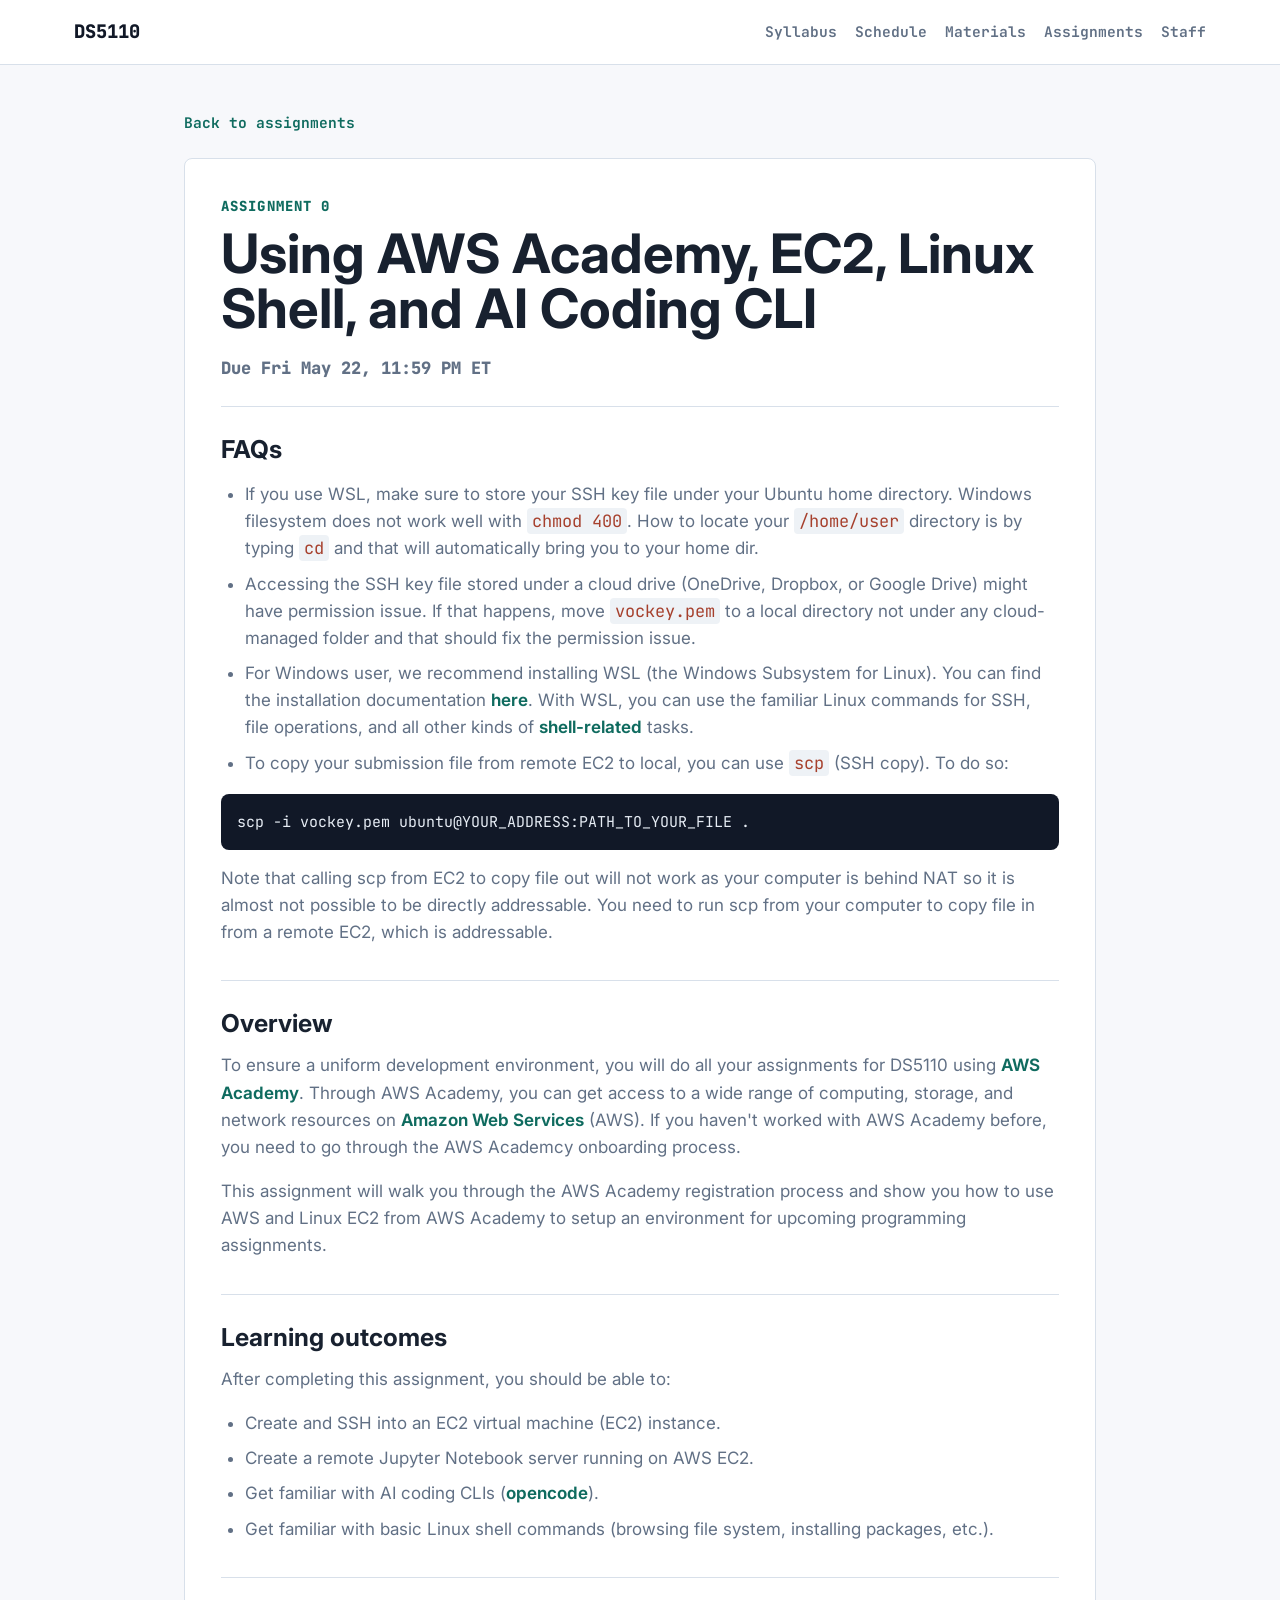
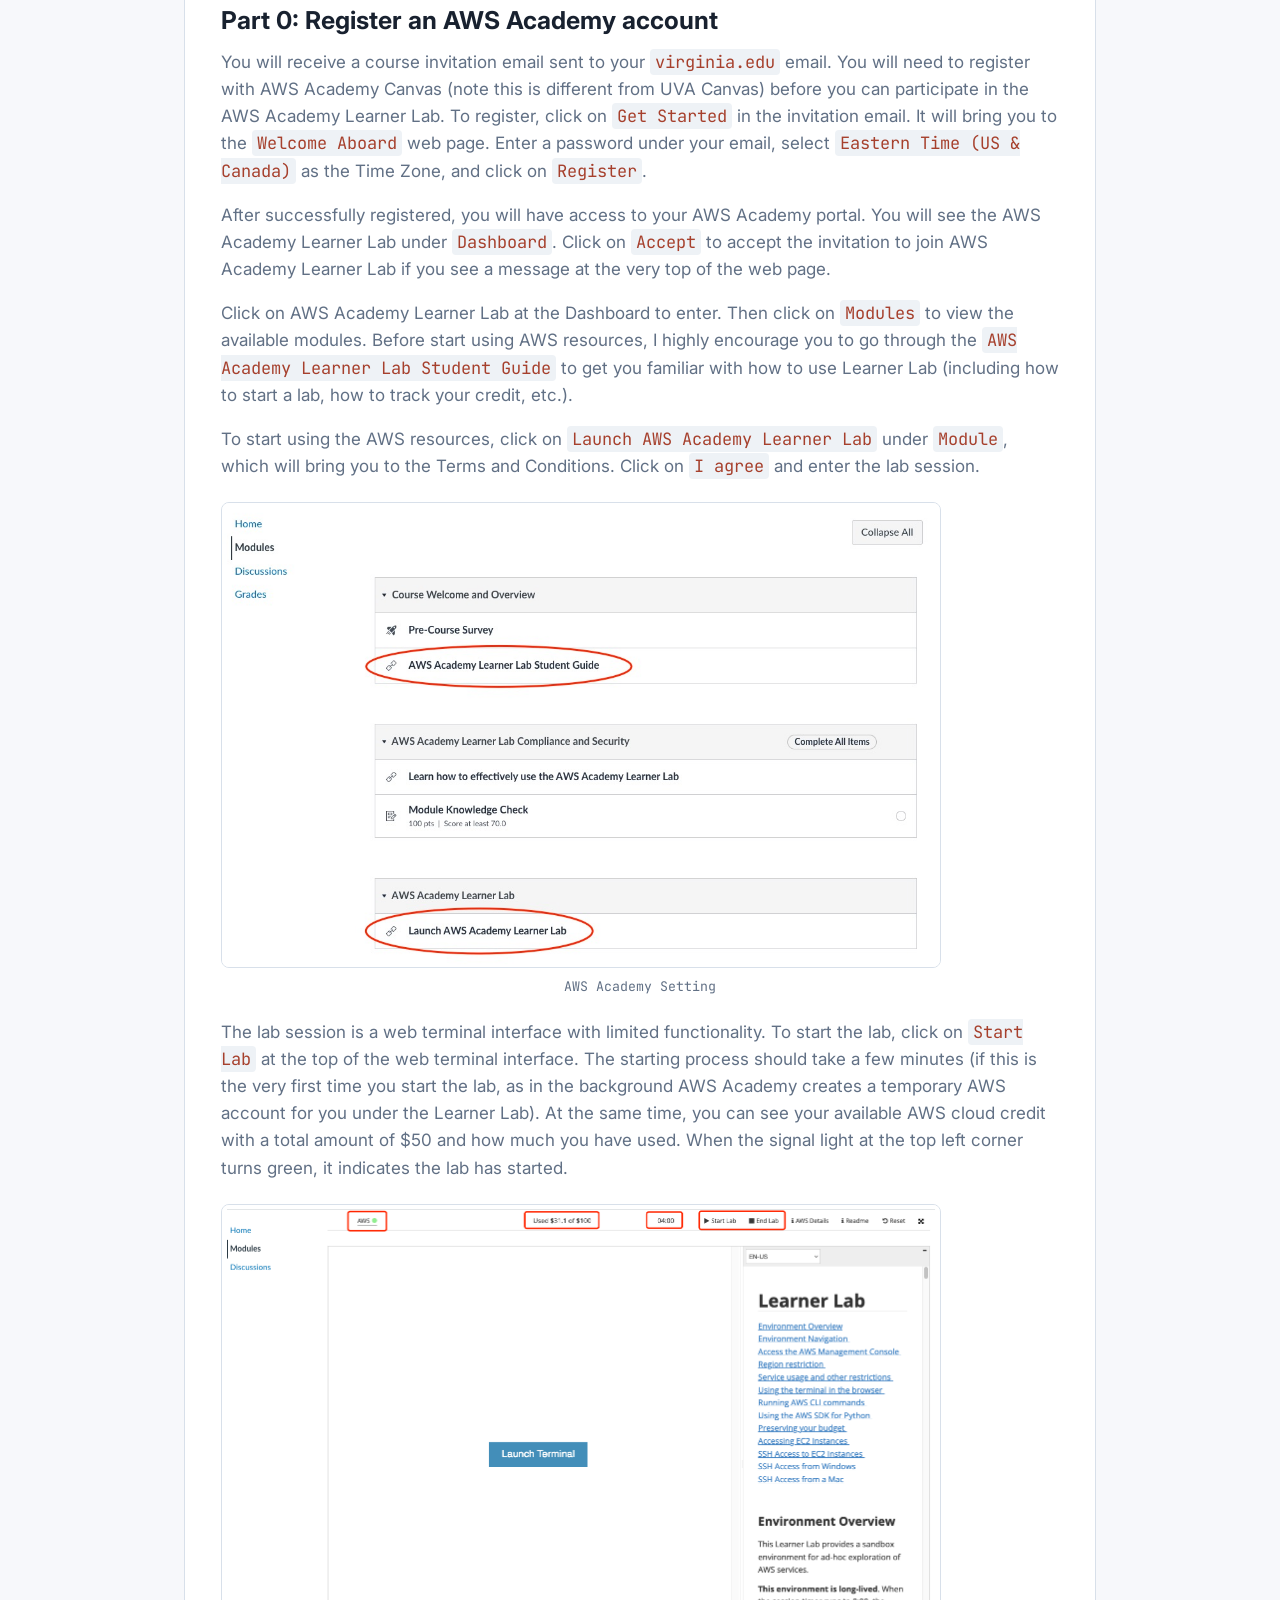
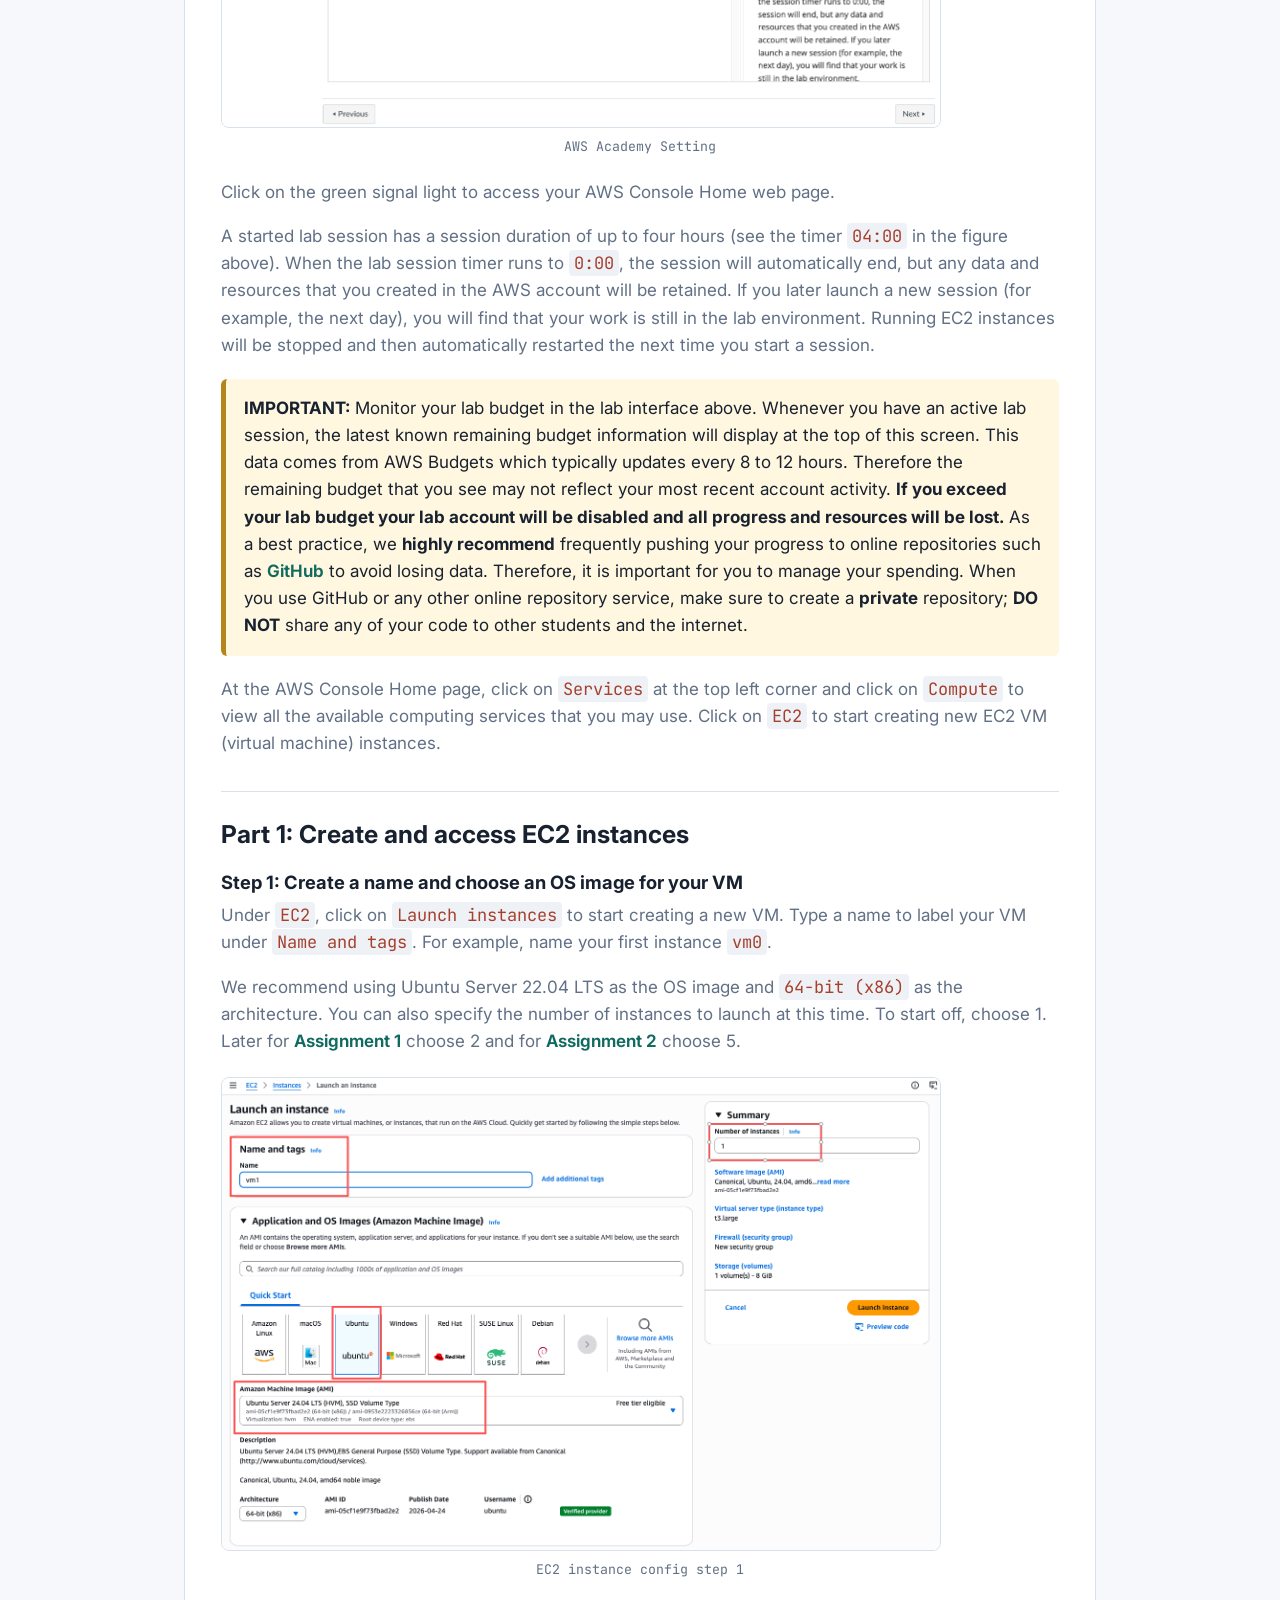
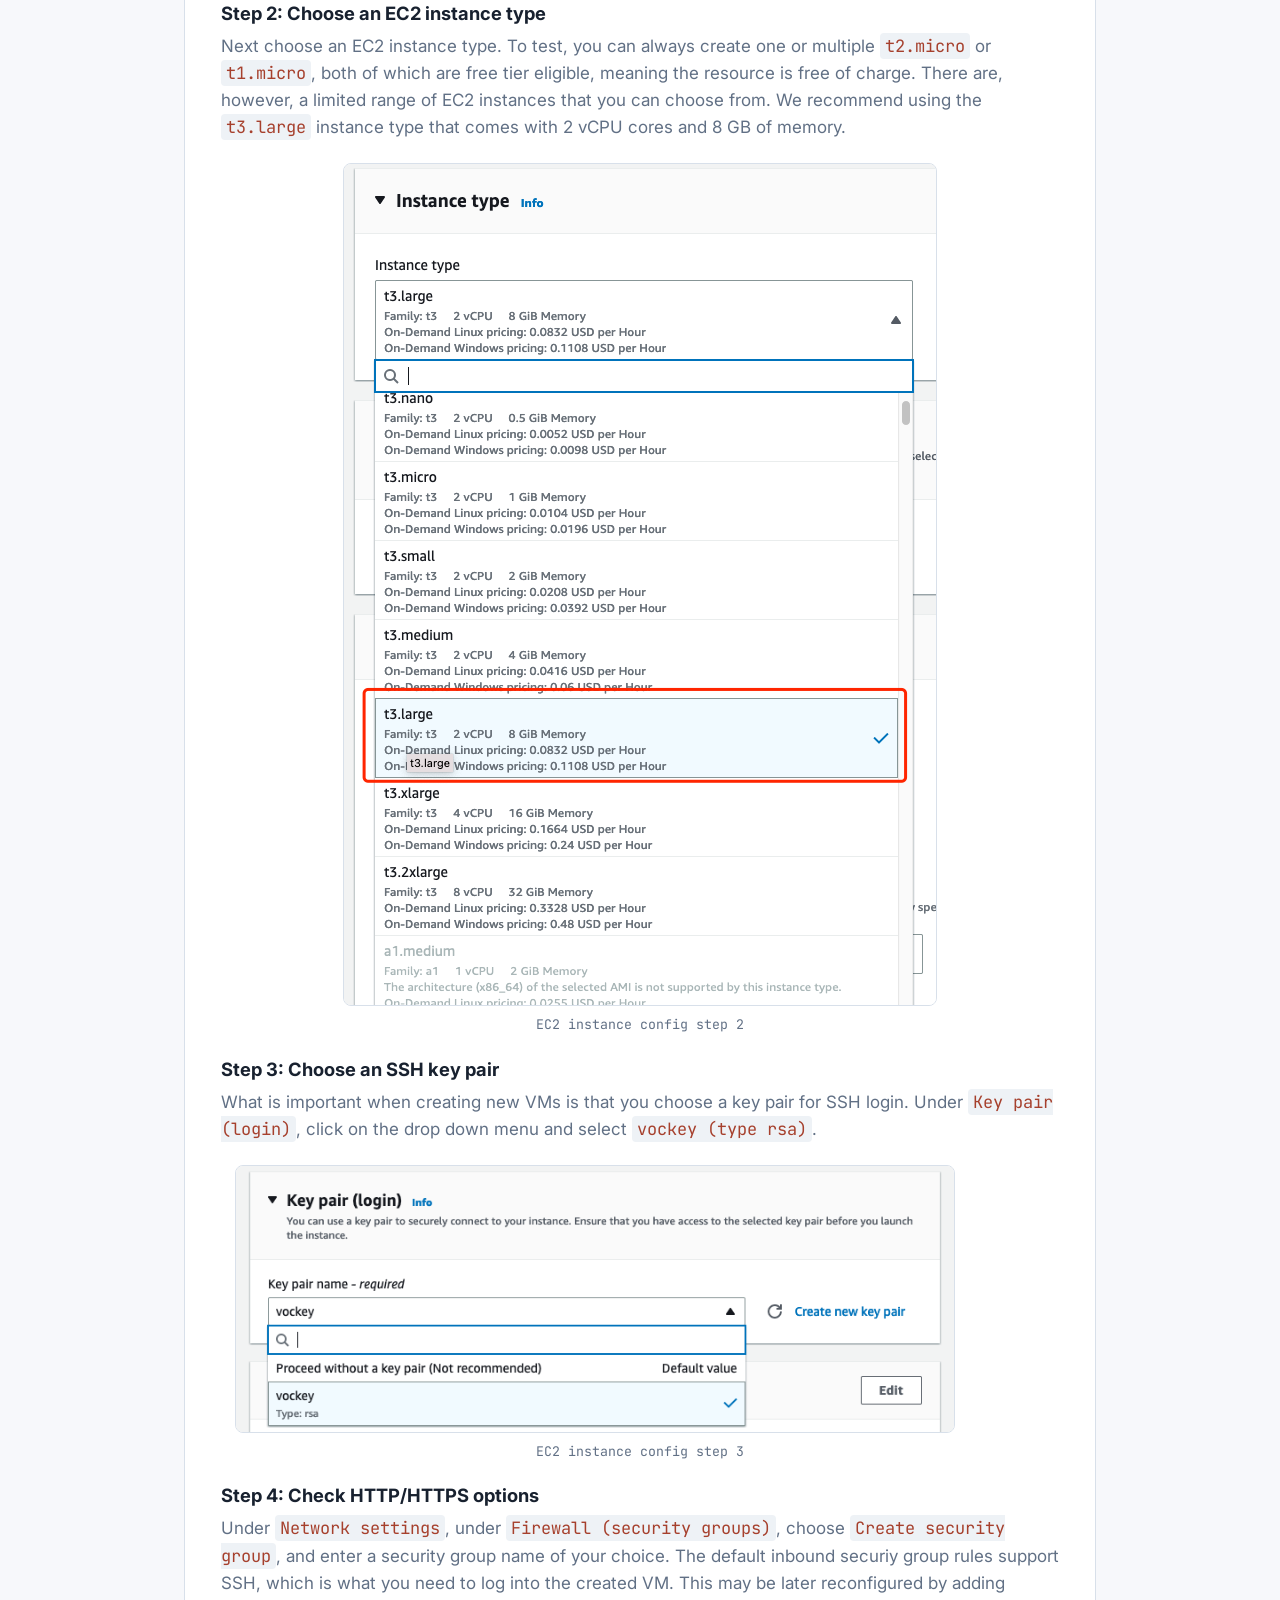
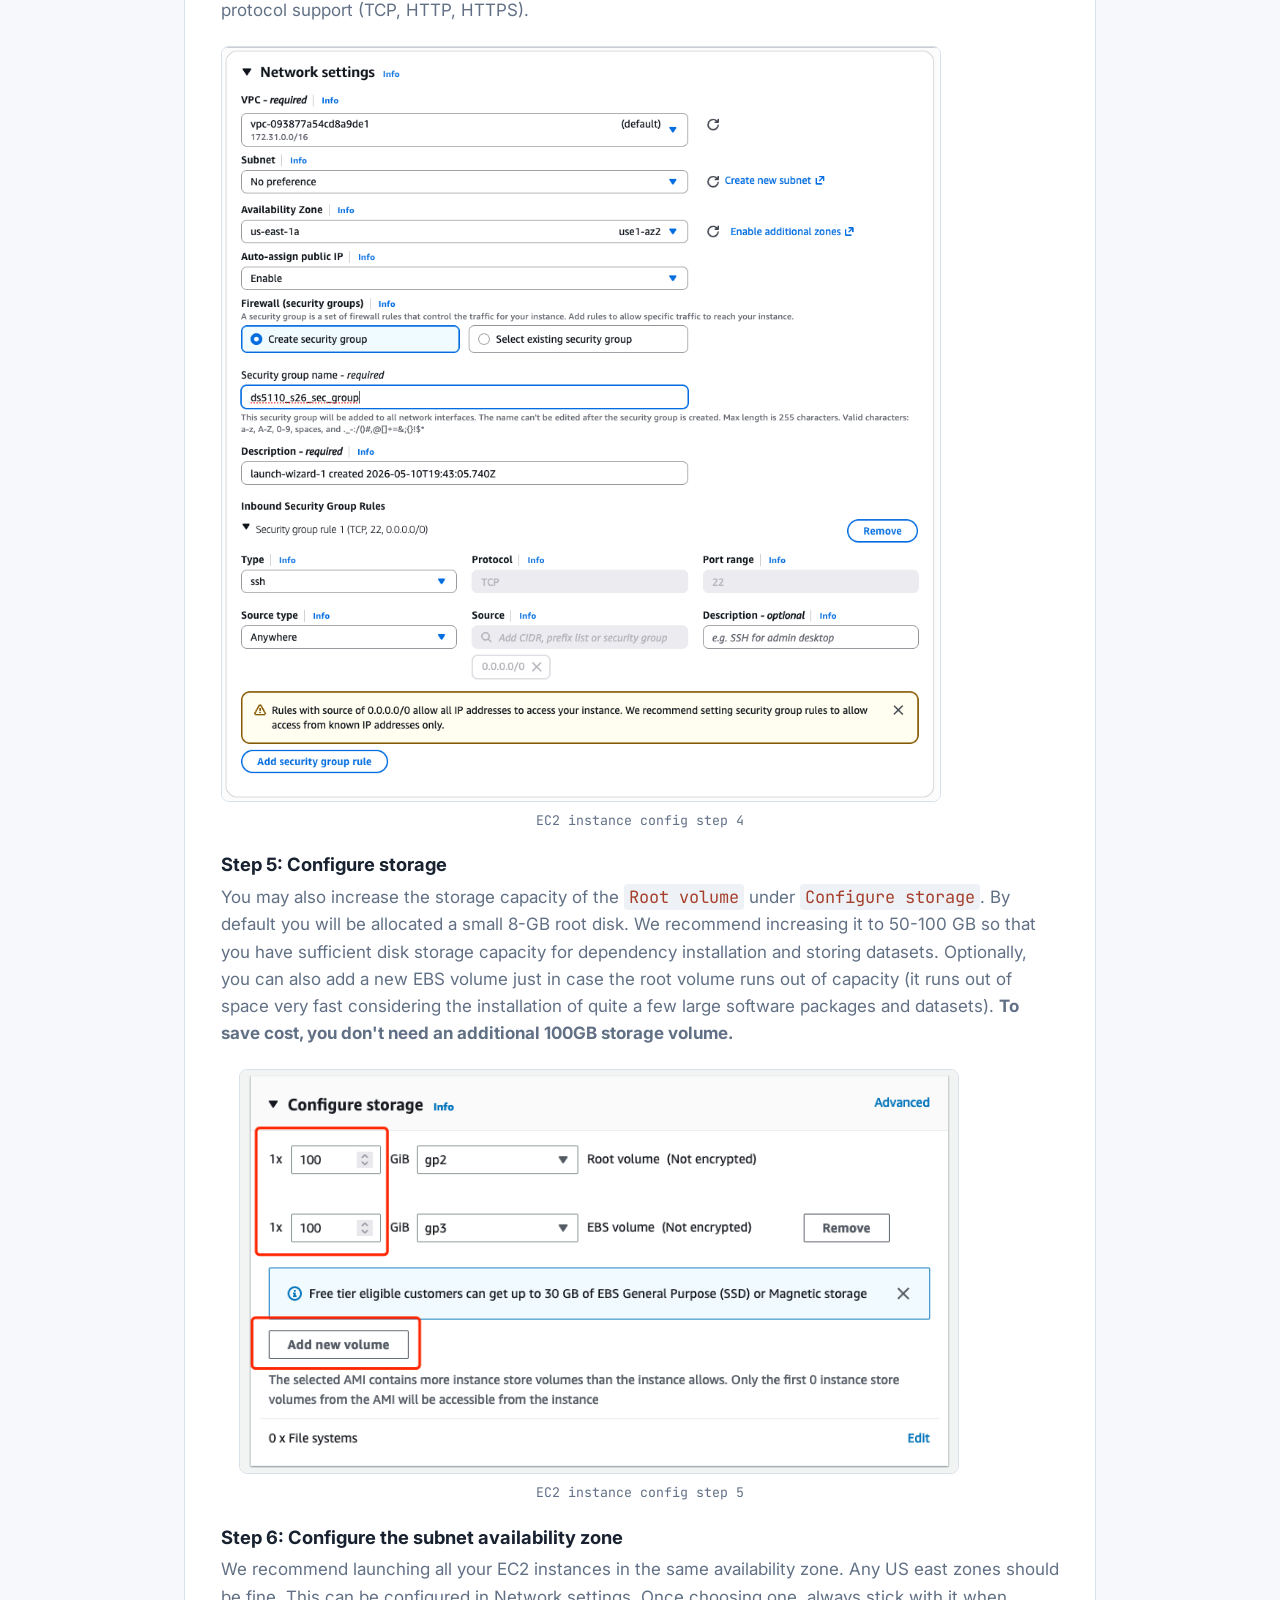
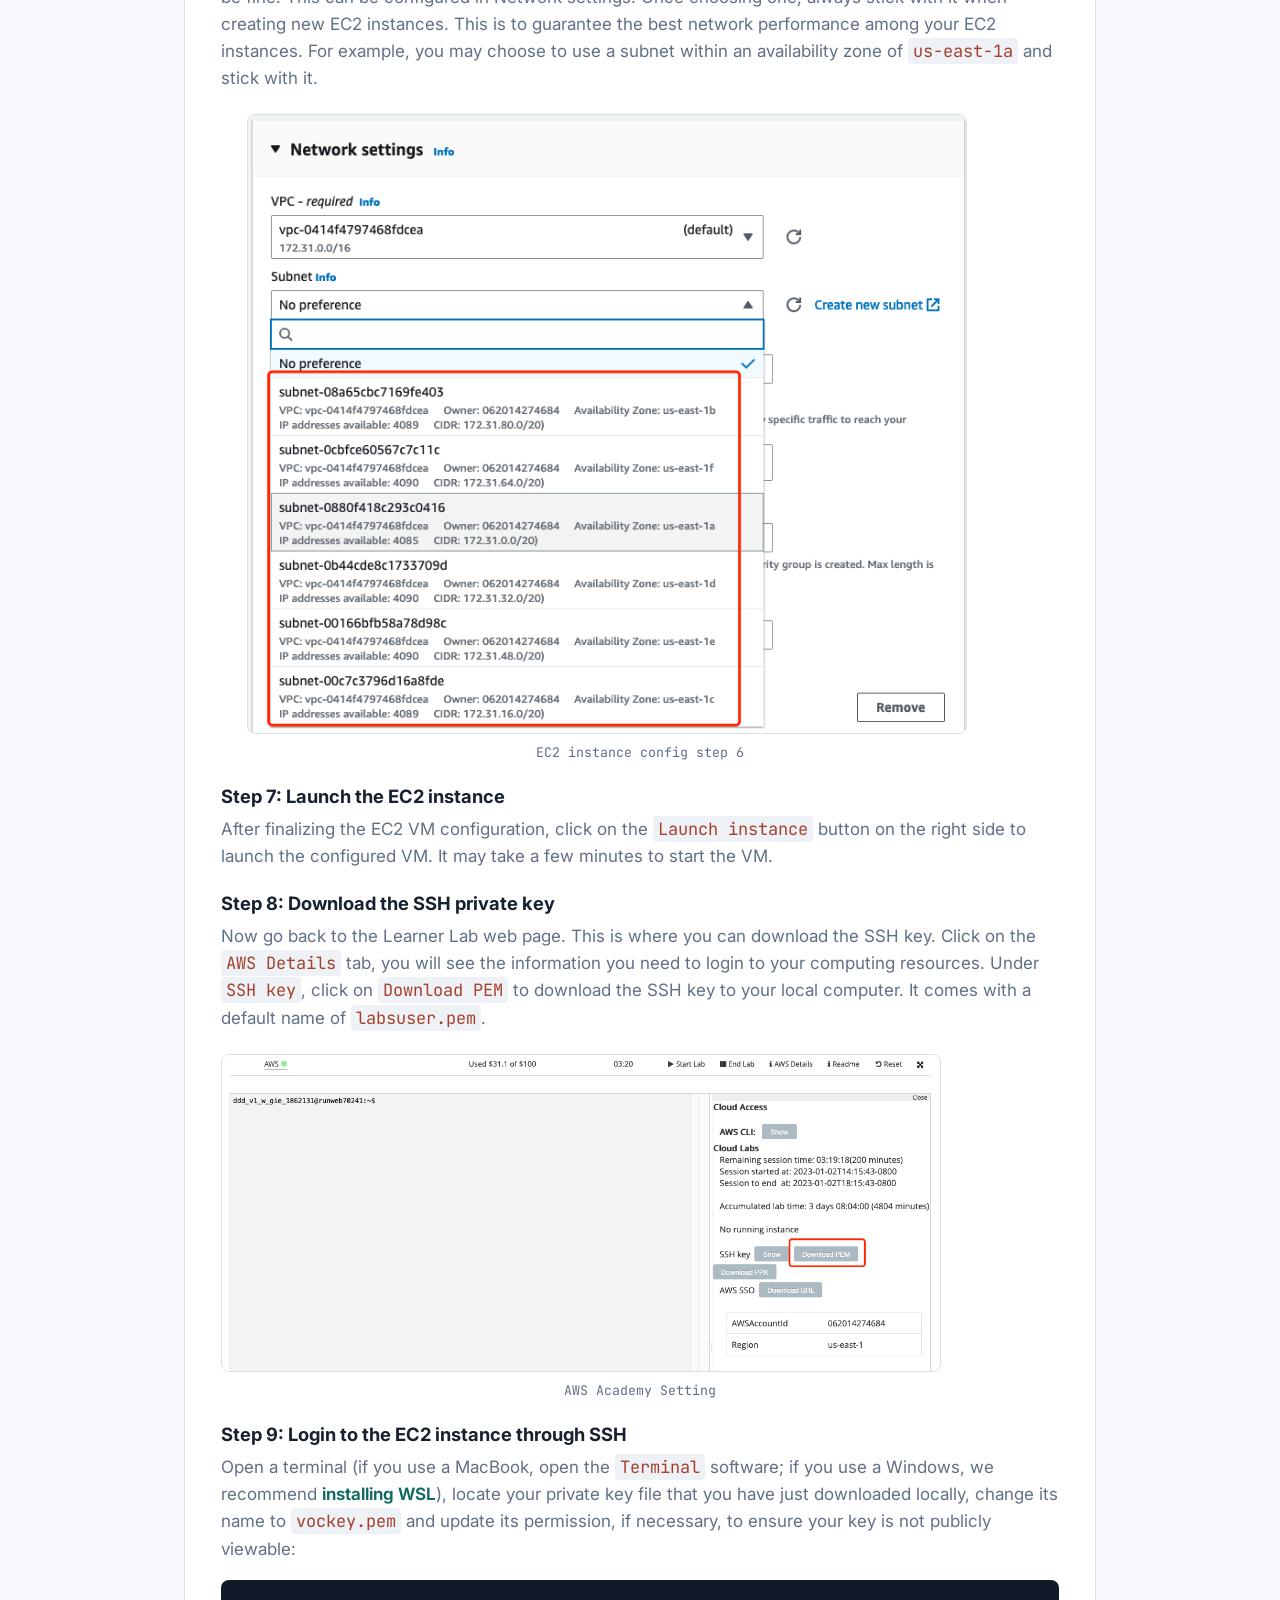
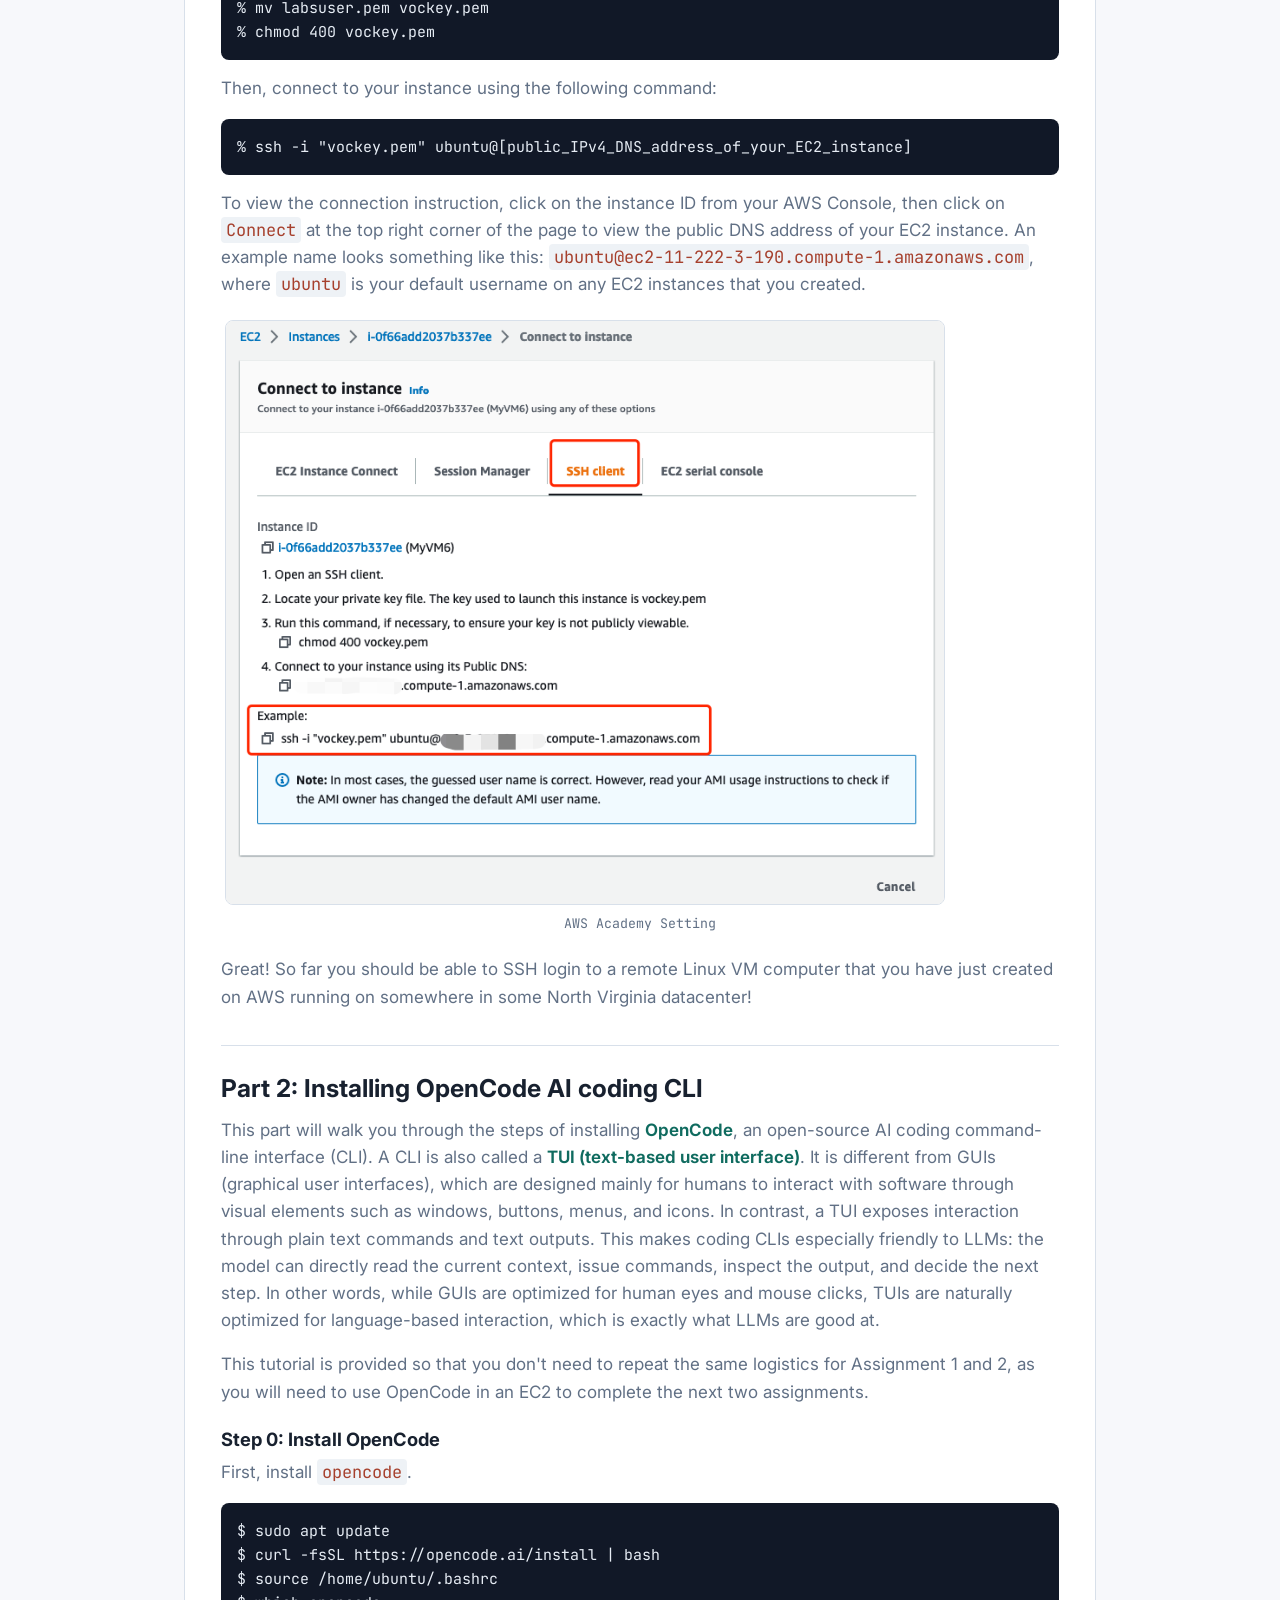
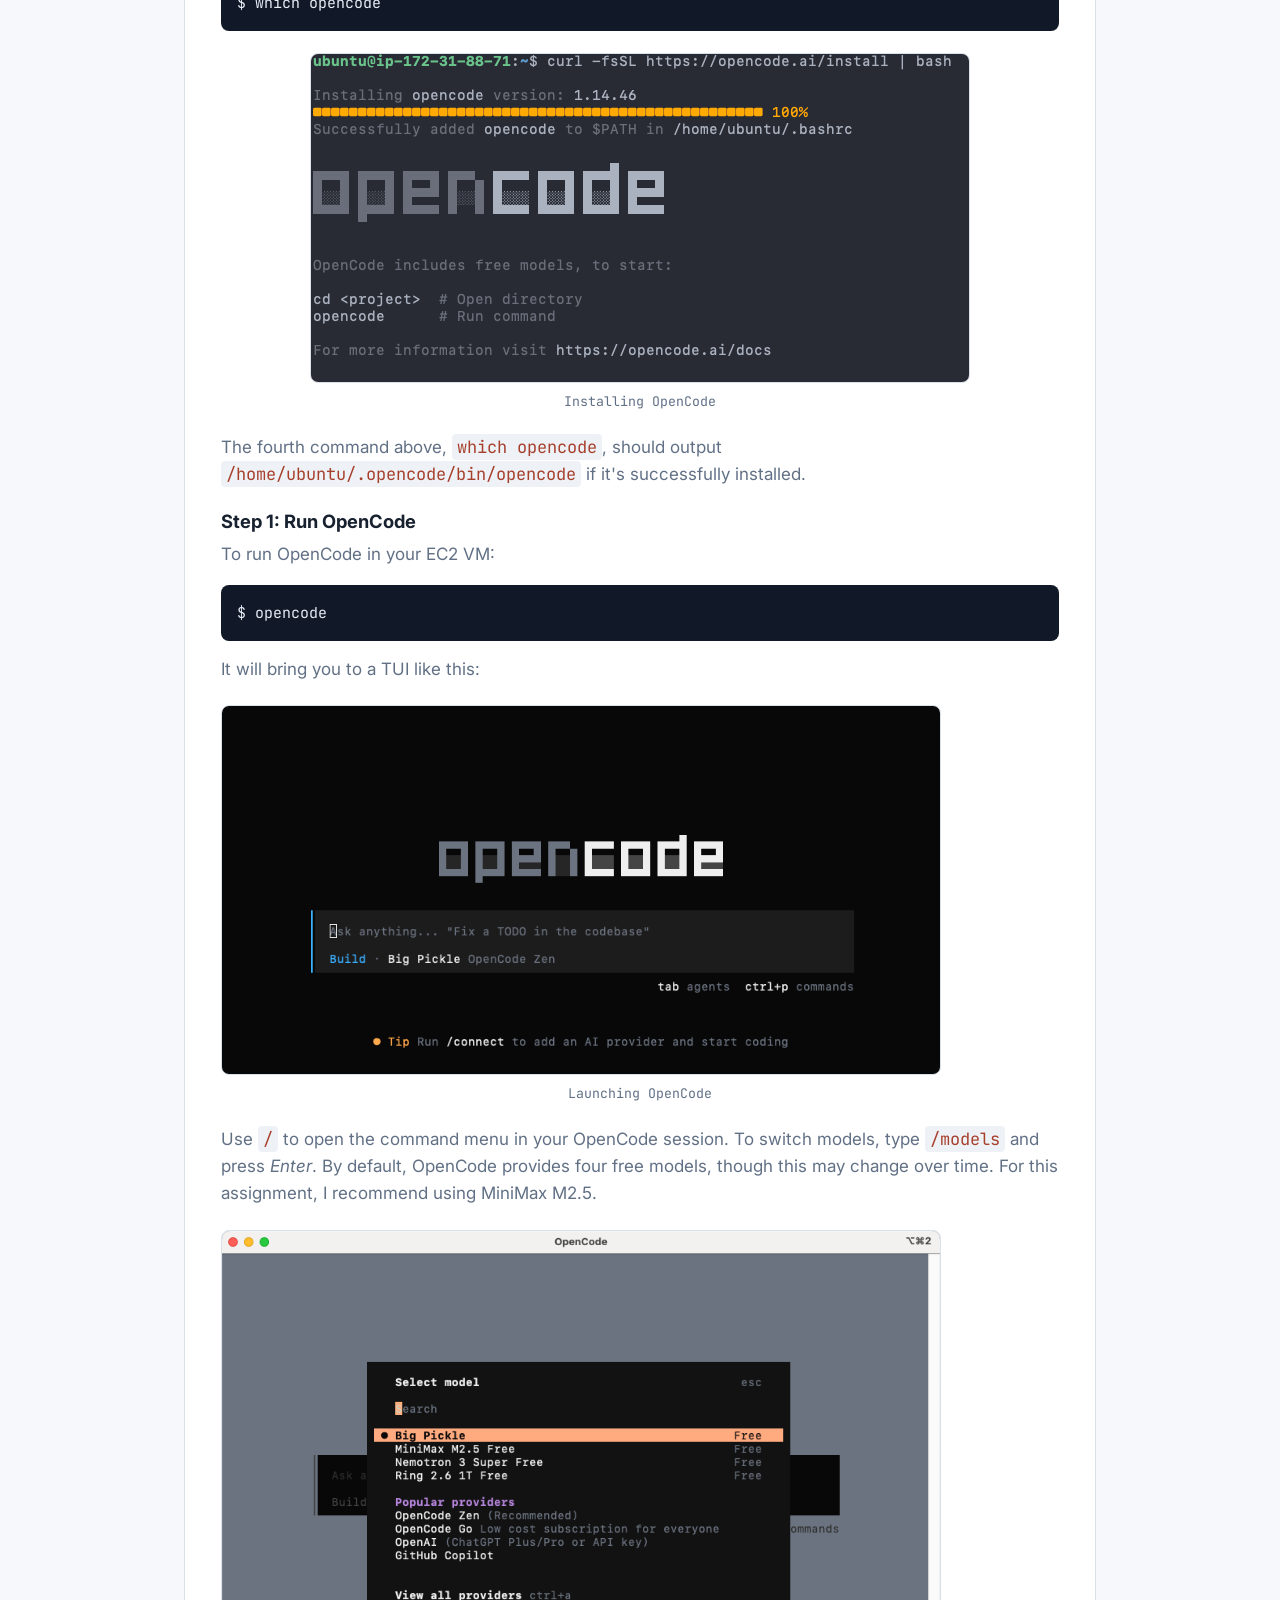
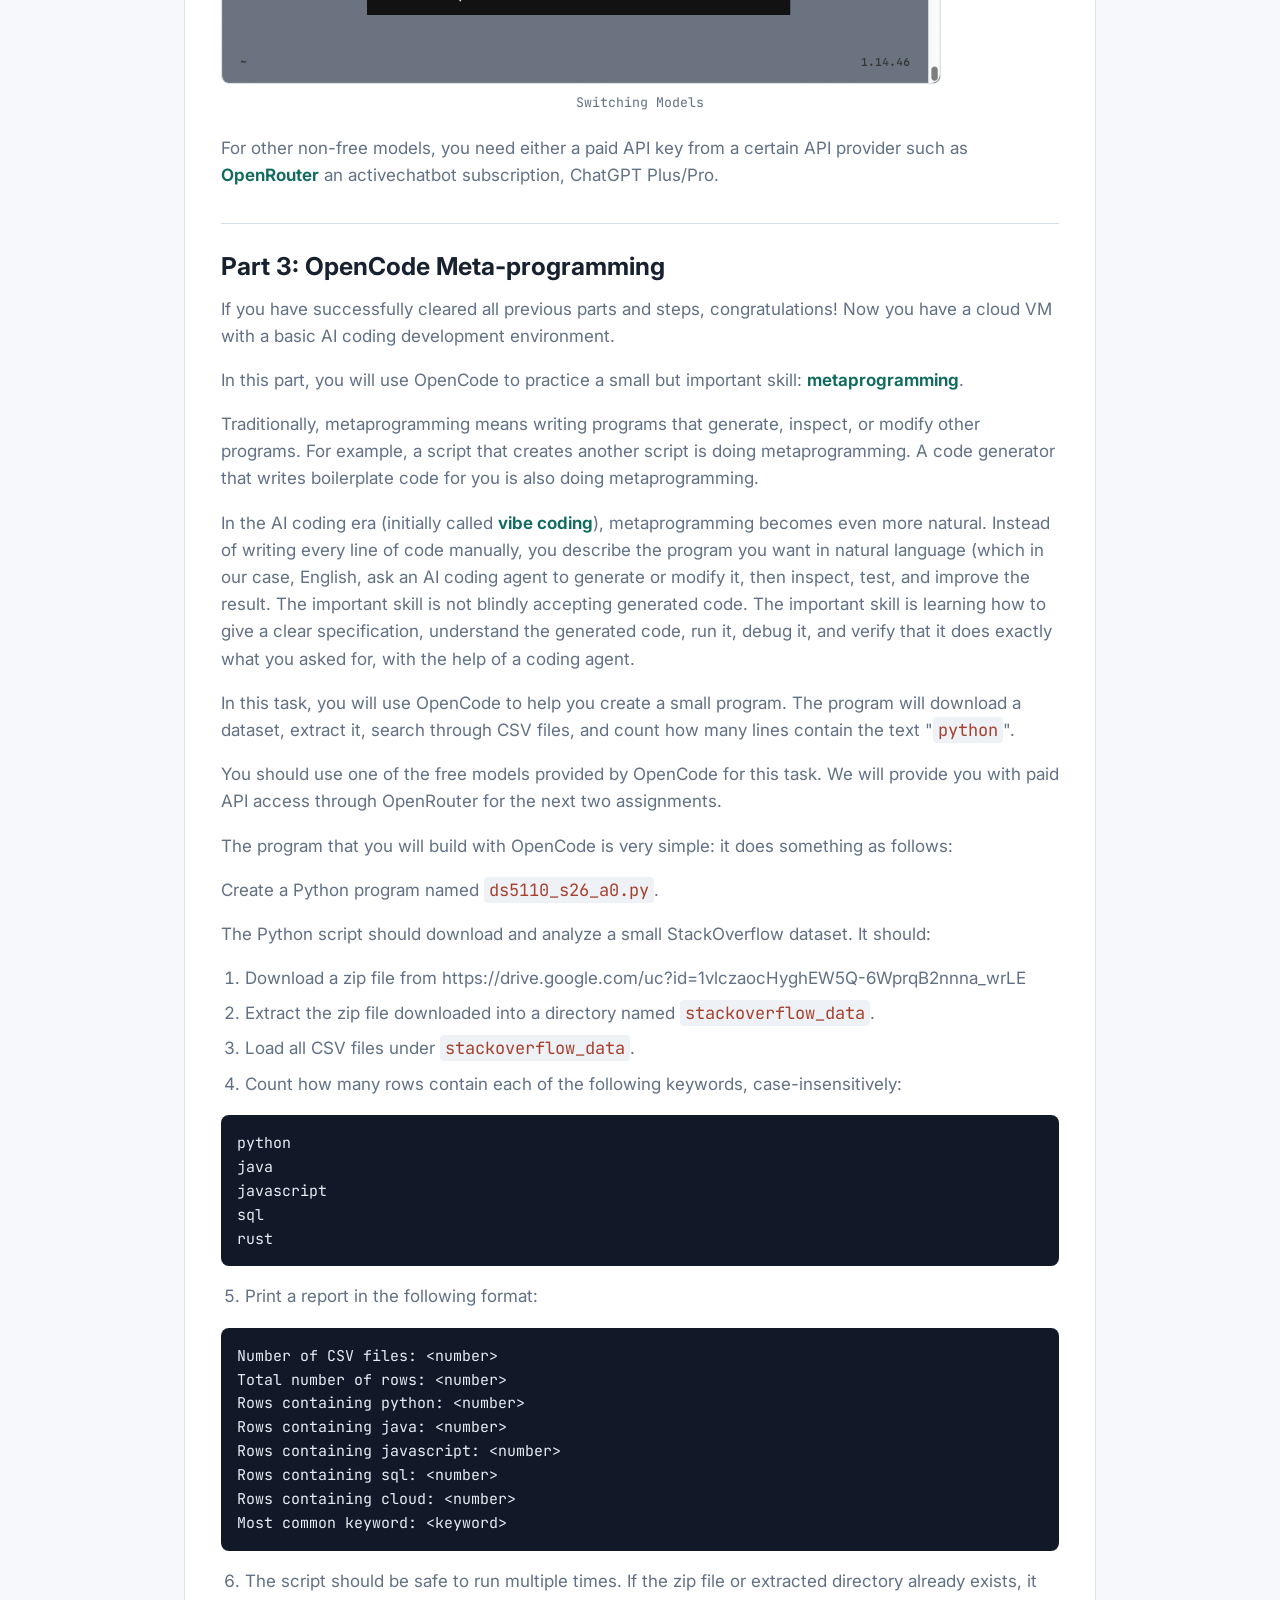
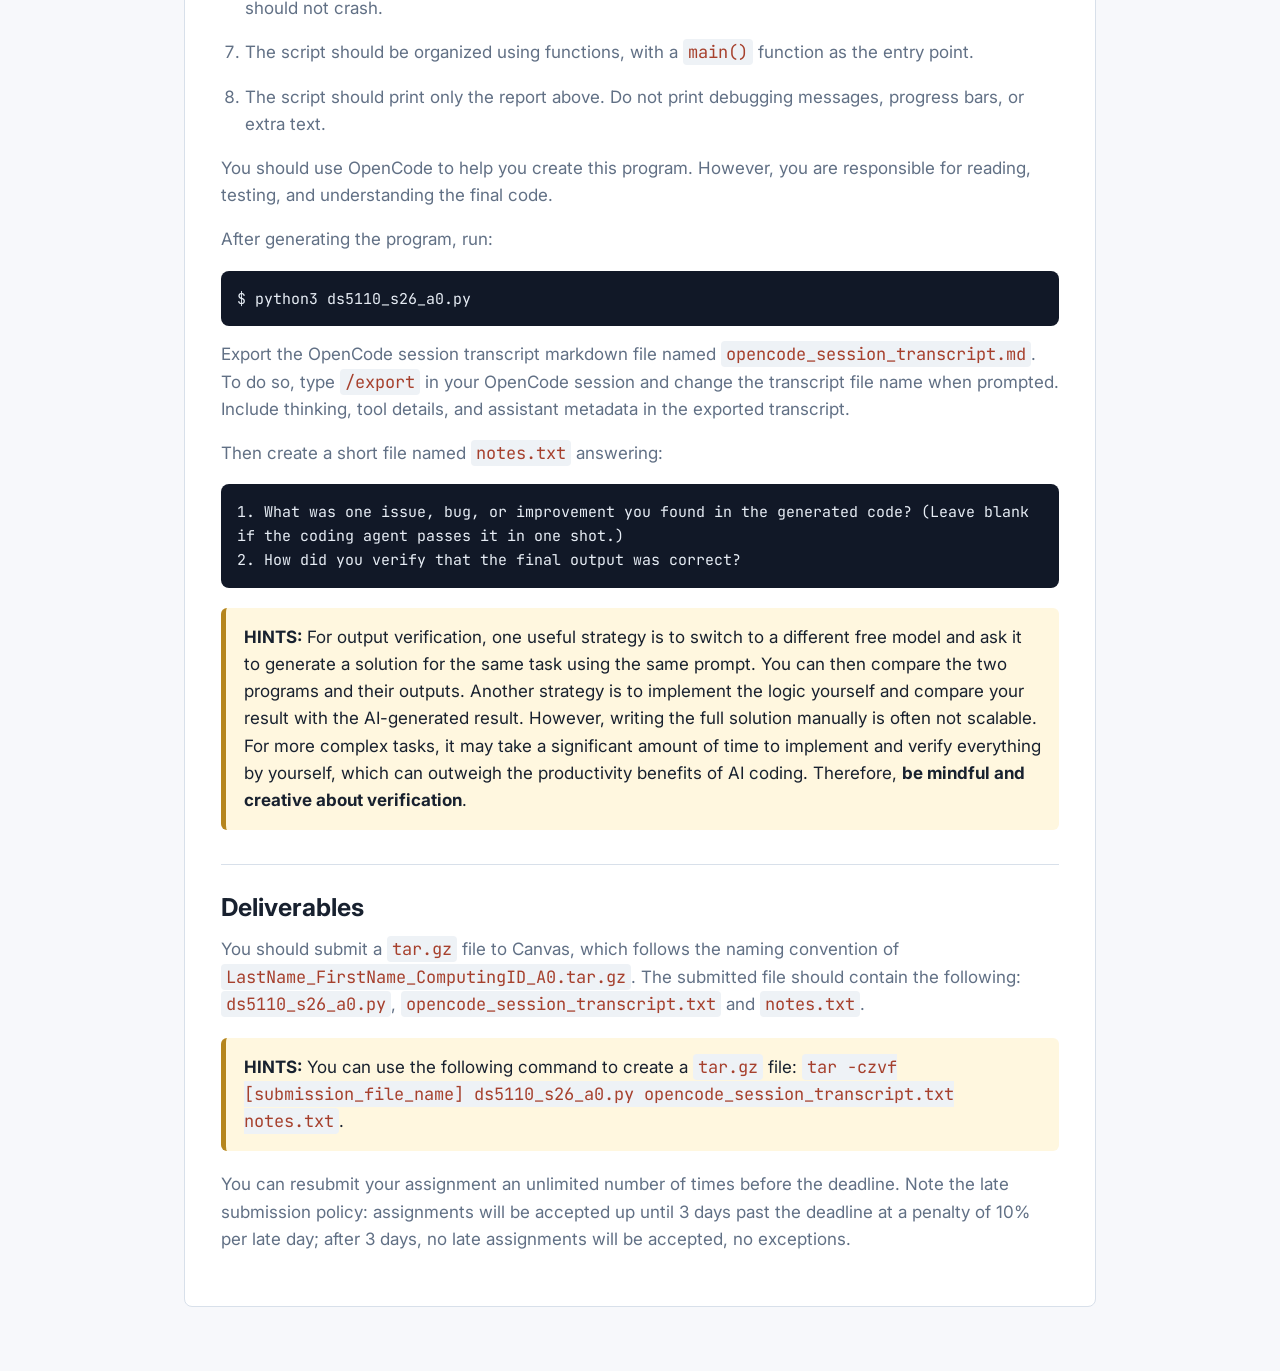
==== assignments/a0.html @ daa9c105 "added a0" ====
<!DOCTYPE html>
<html lang="en">
<head>
  <meta charset="UTF-8">
  <meta name="viewport" content="width=device-width, initial-scale=1.0">
  <title>Assignment 0 | DS5110 Summer 2026</title>
  <link rel="icon" href="../assets/images/uva.ico" type="image/x-icon">
  <link rel="preconnect" href="https://fonts.googleapis.com">
  <link rel="preconnect" href="https://fonts.gstatic.com" crossorigin>
  <link href="https://fonts.googleapis.com/css2?family=JetBrains+Mono:wght@400;500;600;700&family=Inter:wght@400;500;600;700;800&display=swap" rel="stylesheet">
  <link rel="stylesheet" href="../style.css?v=20260428-3">
</head>
<body class="doc-page">
  <nav class="nav">
    <div class="nav-inner">
      <a href="../index.html#home" class="nav-logo">DS5110</a>
      <div class="nav-links" aria-label="Course sections">
        <a href="../index.html#syllabus">Syllabus</a>
        <a href="../index.html#schedule">Schedule</a>
        <a href="../index.html#materials">Materials</a>
        <a href="../index.html#assignments">Assignments</a>
        <a href="../index.html#staff">Staff</a>
      </div>
    </div>
  </nav>

  <main class="doc-shell">
    <a class="doc-back" href="../index.html#assignments">Back to assignments</a>

    <article class="assignment-doc">
      <header>
        <p class="assignment-kicker">Assignment 0</p>
        <h1>Using AWS Academy, EC2, Linux Shell, and AI Coding CLI</h1>
        <p class="assignment-due">Due Fri May 22, 11:59 PM ET</p>
      </header>

<section>
<h2>FAQs</h2>
<ul>
<li>If you use WSL, make sure to store your SSH key file under your Ubuntu home directory. Windows filesystem does not work well with <code>chmod 400</code>. How to locate your <code>/home/user</code> directory is by typing <code>cd</code> and that will automatically bring you to your home dir.</li>
<li>Accessing the SSH key file stored under a cloud drive (OneDrive, Dropbox, or Google Drive) might have permission issue. If that happens, move <code>vockey.pem</code> to a local directory not under any cloud-managed folder and that should fix the permission issue.</li>
<li>For Windows user, we recommend installing WSL (the Windows Subsystem for Linux). You can find the installation documentation <a href="https://learn.microsoft.com/en-us/windows/wsl/install" target="_blank" rel="noreferrer">here</a>. With WSL, you can use the familiar Linux commands for SSH, file operations, and all other kinds of <a href="https://linuxcommand.org/lc3_lts0010.php" target="_blank" rel="noreferrer">shell-related</a> tasks.</li>
<li>To copy your submission file from remote EC2 to local, you can use <code>scp</code> (SSH copy). To do so:</li>
</ul>
<pre><code class="language-sh">scp -i vockey.pem ubuntu@YOUR_ADDRESS:PATH_TO_YOUR_FILE .</code></pre>
<p>Note that calling scp from EC2 to copy file out will not work as your computer is behind NAT so it is almost not possible to be directly addressable. You need to run scp from your computer to copy file in from a remote EC2, which is addressable.</p>
</section>
<section>
<h2>Overview</h2>
<p>To ensure a uniform development environment, you will do all your assignments for DS5110 using <a href="https://www.awsacademy.com/vforcesite/LMS_Login" target="_blank" rel="noreferrer">AWS Academy</a>. Through AWS Academy, you can get access to a wide range of computing, storage, and network resources on <a href="https://aws.amazon.com" target="_blank" rel="noreferrer">Amazon Web Services</a> (AWS). If you haven&#x27;t worked with AWS Academy before, you need to go through the AWS Academcy onboarding process.</p>
<p>This assignment will walk you through the AWS Academy registration process and show you how to use AWS and Linux EC2 from AWS Academy to setup an environment for upcoming programming assignments.</p>
</section>
<section>
<h2>Learning outcomes</h2>
<p>After completing this assignment, you should be able to:</p>
<ul>
<li>Create and SSH into an EC2 virtual machine (EC2) instance.</li>
<li>Create a remote Jupyter Notebook server running on AWS EC2.</li>
<li>Get familiar with AI coding CLIs (<a href="https://opencode.ai/" target="_blank" rel="noreferrer">opencode</a>).</li>
<li>Get familiar with basic Linux shell commands (browsing file system, installing packages, etc.).</li>
</ul>
</section>
<section>
<h2>Part 0: Register an AWS Academy account</h2>
<p>You will receive a course invitation email sent to your <code>virginia.edu</code> email. You will need to register with AWS Academy Canvas (note this is different from UVA Canvas) before you can participate in the AWS Academy Learner Lab. To register, click on <code>Get Started</code> in the invitation email. It will bring you to the <code>Welcome Aboard</code> web page. Enter a password under your email, select <code>Eastern Time (US &amp; Canada)</code> as the Time Zone, and click on <code>Register</code>.</p>
<p>After successfully registered, you will have access to your AWS Academy portal. You will see the AWS Academy Learner Lab under <code>Dashboard</code>. Click on <code>Accept</code> to accept the invitation to join AWS Academy Learner Lab if you see a message at the very top of the web page.</p>
<p>Click on AWS Academy Learner Lab at the Dashboard to enter. Then click on <code>Modules</code> to view the available modules. Before start using AWS resources, I highly encourage you to go through the <code>AWS Academy Learner Lab Student Guide</code> to get you familiar with how to use Learner Lab (including how to start a lab, how to track your credit, etc.).</p>
<p>To start using the AWS resources, click on <code>Launch AWS Academy Learner Lab</code> under <code>Module</code>, which will bring you to the Terms and Conditions. Click on <code>I agree</code> and enter the lab session.</p>
<figure><img src="../assets/images/a0/aws_academy_guide_launch_lab.jpg" alt="AWS Academy Setting"><figcaption>AWS Academy Setting</figcaption></figure>
<p>The lab session is a web terminal interface with limited functionality. To start the lab, click on <code>Start Lab</code> at the top of the web terminal interface. The starting process should take a few minutes (if this is the very first time you start the lab, as in the background AWS Academy creates a temporary AWS account for you under the Learner Lab). At the same time, you can see your available AWS cloud credit with a total amount of $50 and how much you have used. When the signal light at the top left corner turns green, it indicates the lab has started.</p>
<figure><img src="../assets/images/a0/aws_academy_dash1.png" alt="AWS Academy Setting"><figcaption>AWS Academy Setting</figcaption></figure>
<p>Click on the green signal light to access your AWS Console Home web page.</p>
<p>A started lab session has a session duration of up to four hours (see the timer <code>04:00</code> in the figure above). When the lab session timer runs to <code>0:00</code>, the session will automatically end, but any data and resources that you created in the AWS account will be retained. If you later launch a new session (for example, the next day), you will find that your work is still in the lab environment. Running EC2 instances will be stopped and then automatically restarted the next time you start a session.</p>
<div class="assignment-callout"><strong>IMPORTANT:</strong> Monitor your lab budget in the lab interface above. Whenever you have an active lab session, the latest known remaining budget information will display at the top of this screen. This data comes from AWS Budgets which typically updates every 8 to 12 hours. Therefore the remaining budget that you see may not reflect your most recent account activity.  <strong>If you exceed your lab budget your lab account will be disabled and all progress and resources will be lost.</strong> As a best practice, we <strong>highly recommend</strong> frequently pushing your progress to online repositories such as <a href="https://github.com/" target="_blank" rel="noreferrer">GitHub</a> to avoid losing data. Therefore, it is important for you to manage your spending. When you use GitHub or any other online repository service, make sure to create a <strong>private</strong> repository; <strong>DO NOT</strong> share any of your code to other students and the internet.</div>
<p>At the AWS Console Home page, click on <code>Services</code> at the top left corner and click on <code>Compute</code> to view all the available computing services that you may use. Click on <code>EC2</code> to start creating new EC2 VM (virtual machine) instances.</p>
</section>
<section>
<h2>Part 1: Create and access EC2 instances</h2>
<h3>Step 1: Create a name and choose an OS image for your VM</h3>
<p>Under <code>EC2</code>, click on <code>Launch instances</code> to start creating a new VM. Type a name to label your VM under <code>Name and tags</code>. For example, name your first instance <code>vm0</code>.</p>
<p>We recommend using Ubuntu Server 22.04 LTS as the OS image and <code>64-bit (x86)</code> as the architecture. You can also specify the number of instances to launch at this time. To start off, choose 1. Later for <a href="/ds5110-spring23/assignments/a1">Assignment 1</a> choose 2 and for <a href="/ds5110-spring23/assignments/a2">Assignment 2</a> choose 5.</p>
<figure><img src="../assets/images/a0/ec2_create_vm0.png" alt="EC2 instance config step 1"><figcaption>EC2 instance config step 1</figcaption></figure>
<h3>Step 2: Choose an EC2 instance type</h3>
<p>Next choose an EC2 instance type.  To test, you can always create one or multiple <code>t2.micro</code> or <code>t1.micro</code>, both of which are free tier eligible, meaning the resource is free of charge. There are, however, a limited range of EC2 instances that you can choose from. We recommend using the <code>t3.large</code> instance type that comes with 2 vCPU cores and 8 GB of memory.</p>
<figure><img src="../assets/images/a0/ec2_create_vm1.png" alt="EC2 instance config step 2"><figcaption>EC2 instance config step 2</figcaption></figure>
<h3>Step 3: Choose an SSH key pair</h3>
<p>What is important when creating new VMs is that you choose a key pair for SSH login. Under <code>Key pair (login)</code>, click on the drop down menu and select <code>vockey (type rsa)</code>.</p>
<figure><img src="../assets/images/a0/ec2_create_vm2.png" alt="EC2 instance config step 3"><figcaption>EC2 instance config step 3</figcaption></figure>
<h3>Step 4: Check HTTP/HTTPS options</h3>
<p>Under <code>Network settings</code>, under <code>Firewall (security groups)</code>, choose <code>Create security group</code>, and enter a security group name of your choice. The default inbound securiy group rules support SSH, which is what you need to log into the created VM. This may be later reconfigured by adding protocol support (TCP, HTTP, HTTPS).</p>
<figure><img src="../assets/images/a0/ec2_create_vm3.png" alt="EC2 instance config step 4"><figcaption>EC2 instance config step 4</figcaption></figure>
<h3>Step 5: Configure storage</h3>
<p>You may also increase the storage capacity of the <code>Root volume</code> under <code>Configure storage</code>. By default you will be allocated a small 8-GB root disk. We recommend increasing it to 50-100 GB so that you have sufficient disk storage capacity for dependency installation and storing datasets. Optionally, you can also add a new EBS volume just in case the root volume runs out of capacity (it runs out of space very fast considering the installation of quite a few large software packages and datasets). <strong>To save cost, you don&#x27;t need an additional 100GB storage volume.</strong></p>
<figure><img src="../assets/images/a0/ec2_create_vm4.png" alt="EC2 instance config step 5"><figcaption>EC2 instance config step 5</figcaption></figure>
<h3>Step 6: Configure the subnet availability zone</h3>
<p>We recommend launching all your EC2 instances in the same availability zone. Any US east zones should be fine. This can be configured in Network settings. Once choosing one, always stick with it when creating new EC2 instances. This is to guarantee the best network performance among your EC2 instances. For example, you may choose to use a subnet within an availability zone of <code>us-east-1a</code> and stick with it.</p>
<figure><img src="../assets/images/a0/ec2_create_vm5.png" alt="EC2 instance config step 6"><figcaption>EC2 instance config step 6</figcaption></figure>
<h3>Step 7: Launch the EC2 instance</h3>
<p>After finalizing the EC2 VM configuration, click on the <code>Launch instance</code> button on the right side to launch the configured VM. It may take a few minutes to start the VM.</p>
<h3>Step 8: Download the SSH private key</h3>
<p>Now go back to the Learner Lab web page. This is where you can download the SSH key. Click on the <code>AWS Details</code> tab, you will see the information you need to login to your computing resources. Under <code>SSH key</code>, click on <code>Download PEM</code> to download the SSH key to your local computer. It comes with a default name of <code>labsuser.pem</code>.</p>
<figure><img src="../assets/images/a0/aws_academy_ssh_key.png" alt="AWS Academy Setting"><figcaption>AWS Academy Setting</figcaption></figure>
<h3>Step 9: Login to the EC2 instance through SSH</h3>
<p>Open a terminal (if you use a MacBook, open the <code>Terminal</code> software; if you use a Windows, we recommend <a href="#01242023">installing WSL</a>), locate your private key file that you have just downloaded locally, change its name to <code>vockey.pem</code> and update its permission, if necessary, to ensure your key is not publicly viewable:</p>
<pre><code class="language-bash">% mv labsuser.pem vockey.pem
% chmod 400 vockey.pem</code></pre>
<p>Then, connect to your instance using the following command:</p>
<pre><code class="language-bash">% ssh -i &quot;vockey.pem&quot; ubuntu@[public_IPv4_DNS_address_of_your_EC2_instance]</code></pre>
<p>To view the connection instruction, click on the instance ID from your AWS Console, then click on <code>Connect</code> at the top right corner of the page to view the public DNS address of your EC2 instance. An example name looks something like this: <code>ubuntu@ec2-11-222-3-190.compute-1.amazonaws.com</code>, where <code>ubuntu</code> is your default username on any EC2 instances that you created.</p>
<figure><img src="../assets/images/a0/ec2_create_vm6.png" alt="AWS Academy Setting"><figcaption>AWS Academy Setting</figcaption></figure>
<p>Great! So far you should be able to SSH login to a remote Linux VM computer that you have just created on AWS running on somewhere in some North Virginia datacenter!</p>
</section>
<section>
<h2>Part 2: Installing OpenCode AI coding CLI</h2>
<p>This part will walk you through the steps of installing <a href="https://opencode.ai/" target="_blank" rel="noreferrer">OpenCode</a>, an open-source AI coding command-line interface (CLI). A CLI is also called a <a href="https://en.wikipedia.org/wiki/Text-based_user_interface" target="_blank" rel="noreferrer">TUI (text-based user interface)</a>. It is different from GUIs (graphical user interfaces), which are designed mainly for humans to interact with software through visual elements such as windows, buttons, menus, and icons. In contrast, a TUI exposes interaction through plain text commands and text outputs. This makes coding CLIs especially friendly to LLMs: the model can directly read the current context, issue commands, inspect the output, and decide the next step. In other words, while GUIs are optimized for human eyes and mouse clicks, TUIs are naturally optimized for language-based interaction, which is exactly what LLMs are good at.</p>
<p>This tutorial is provided so that you don&#x27;t need to repeat the same logistics for Assignment 1 and 2, as you will need to use OpenCode in an EC2 to complete the next two assignments.</p>
<h3>Step 0: Install OpenCode</h3>
<p>First, install <code>opencode</code>.</p>
<pre><code class="language-sh">$ sudo apt update
$ curl -fsSL https://opencode.ai/install | bash
$ source /home/ubuntu/.bashrc
$ which opencode</code></pre>
<figure><img src="../assets/images/a0/ec2_install_opencode.png" alt="Installing OpenCode"><figcaption>Installing OpenCode</figcaption></figure>
<p>The fourth command above, <code>which opencode</code>, should output <code>/home/ubuntu/.opencode/bin/opencode</code> if it&#x27;s successfully installed.</p>
<h3>Step 1: Run OpenCode</h3>
<p>To run OpenCode in your EC2 VM:</p>
<pre><code class="language-sh">$ opencode</code></pre>
<p>It will bring you to a TUI like this:</p>
<figure><img src="../assets/images/a0/ec2_1st_time_run_opencode.png" alt="Launching OpenCode"><figcaption>Launching OpenCode</figcaption></figure>
<p>Use <code>/</code> to open the command menu in your OpenCode session. To switch models, type <code>/models</code> and press <em>Enter</em>. By default, OpenCode provides four free models, though this may change over time. For this assignment, I recommend using MiniMax M2.5.</p>
<figure><img src="../assets/images/a0/ec2_opencode_switch_models.png" alt="Switching Models"><figcaption>Switching Models</figcaption></figure>
<p>For other non-free models, you need either a paid API key from a certain API provider such as <a href="https://openrouter.ai/" target="_blank" rel="noreferrer">OpenRouter</a> an activechatbot subscription, ChatGPT Plus/Pro.</p>
</section>
<section>
<h2>Part 3: OpenCode Meta-programming</h2>
<p>If you have successfully cleared all previous parts and steps, congratulations! Now you have a cloud VM with a basic AI coding development environment.</p>
<p>In this part, you will use OpenCode to practice a small but important skill: <strong><a href="https://en.wikipedia.org/wiki/Metaprogramming" target="_blank" rel="noreferrer">metaprogramming</a></strong>.</p>
<p>Traditionally, metaprogramming means writing programs that generate, inspect, or modify other programs. For example, a script that creates another script is doing metaprogramming. A code generator that writes boilerplate code for you is also doing metaprogramming.</p>
<p>In the AI coding era (initially called <a href="https://x.com/karpathy/status/1886192184808149383?lang=en" target="_blank" rel="noreferrer">vibe coding</a>), metaprogramming becomes even more natural. Instead of writing every line of code manually, you describe the program you want in natural language (which in our case, English, ask an AI coding agent to generate or modify it, then inspect, test, and improve the result.  The important skill is not blindly accepting generated code. The important skill is learning how to give a clear specification, understand the generated code, run it, debug it, and verify that it does exactly what you asked for, with the help of a coding agent.</p>
<p>In this task, you will use OpenCode to help you create a small program. The program will download a dataset, extract it, search through CSV files, and count how many lines contain the text &quot;<code>python</code>&quot;.</p>
<p>You should use one of the free models provided by OpenCode for this task. We will provide you with paid API access through OpenRouter for the next two assignments.</p>
<p>The program that you will build with OpenCode is very simple: it does something as follows:</p>
<p>Create a Python program named <code>ds5110_s26_a0.py</code>.</p>
<p>The Python script should download and analyze a small StackOverflow dataset. It should:</p>
<ol>
<li>Download a zip file from https://drive.google.com/uc?id=1vlczaocHyghEW5Q-6WprqB2nnna_wrLE</li>
<li>Extract the zip file downloaded into a directory named <code>stackoverflow_data</code>.</li>
<li>Load all CSV files under <code>stackoverflow_data</code>.</li>
<li>Count how many rows contain each of the following keywords, case-insensitively:</li>
</ol>
<pre><code class="language-text">python
java
javascript
sql
rust</code></pre>
<ol start="5">
<li>Print a report in the following format:</li>
</ol>
<pre><code class="language-text">Number of CSV files: &lt;number&gt;
Total number of rows: &lt;number&gt;
Rows containing python: &lt;number&gt;
Rows containing java: &lt;number&gt;
Rows containing javascript: &lt;number&gt;
Rows containing sql: &lt;number&gt;
Rows containing cloud: &lt;number&gt;
Most common keyword: &lt;keyword&gt;</code></pre>
<ol start="6">
<li>The script should be safe to run multiple times. If the zip file or extracted directory already exists, it should not crash.</li>
</ol>
<ol start="7">
<li>The script should be organized using functions, with a <code>main()</code> function as the entry point.</li>
</ol>
<ol start="8">
<li>The script should print only the report above. Do not print debugging messages, progress bars, or extra text.</li>
</ol>
<p>You should use OpenCode to help you create this program. However, you are responsible for reading, testing, and understanding the final code.</p>
<p>After generating the program, run:</p>
<pre><code class="language-sh">$ python3 ds5110_s26_a0.py</code></pre>
<p>Export the OpenCode session transcript markdown file named <code>opencode_session_transcript.md</code>. To do so, type <code>/export</code> in your OpenCode session and change the transcript file name when prompted. Include thinking, tool details, and assistant metadata in the exported transcript.</p>
<p>Then create a short file named <code>notes.txt</code> answering:</p>
<pre><code class="language-text">1. What was one issue, bug, or improvement you found in the generated code? (Leave blank if the coding agent passes it in one shot.)
2. How did you verify that the final output was correct?</code></pre>
<div class="assignment-callout"><strong>HINTS:</strong> For output verification, one useful strategy is to switch to a different free model and ask it to generate a solution for the same task using the same prompt. You can then compare the two programs and their outputs. Another strategy is to implement the logic yourself and compare your result with the AI-generated result. However, writing the full solution manually is often not scalable. For more complex tasks, it may take a significant amount of time to implement and verify everything by yourself, which can outweigh the productivity benefits of AI coding. Therefore, <strong>be mindful and creative about verification</strong>.</div>
</section>
<section>
<h2>Deliverables</h2>
<p>You should submit a <code>tar.gz</code> file to Canvas, which follows the naming convention of <code>LastName_FirstName_ComputingID_A0.tar.gz</code>. The submitted file should contain the following: <code>ds5110_s26_a0.py</code>, <code>opencode_session_transcript.txt</code> and <code>notes.txt</code>.</p>
<div class="assignment-callout"><strong>HINTS:</strong> You can use the following command to create a <code>tar.gz</code> file: <code>tar -czvf [submission_file_name] ds5110_s26_a0.py opencode_session_transcript.txt notes.txt</code>.</div>
<p>You can resubmit your assignment an unlimited number of times before the deadline. Note the late submission policy: assignments will be accepted up until 3 days past the deadline at a penalty of 10% per late day; after 3 days, no late assignments will be accepted, no exceptions.</p>
</section>
    </article>
  </main>
</body>
</html>
---- style.css ----
*, *::before, *::after { box-sizing: border-box; }

:root {
  --bg: #f7f8fb;
  --surface: #ffffff;
  --surface-2: #eef2f6;
  --ink: #18212f;
  --muted: #617085;
  --line: #d8e0ea;
  --accent: #0f6b5f;
  --accent-2: #a6402d;
  --gold: #b5851d;
  --nav: #111827;
  --font-sans: "Inter", -apple-system, BlinkMacSystemFont, "Segoe UI", sans-serif;
  --font-mono: "JetBrains Mono", "SFMono-Regular", Consolas, monospace;
  --max-w: 1180px;
}

html {
  scroll-behavior: smooth;
  background: var(--bg);
  color: var(--ink);
  font-family: var(--font-sans);
  font-size: 17px;
  line-height: 1.6;
}

body {
  margin: 0;
  background: var(--bg);
}

a {
  color: var(--accent);
  font-weight: 650;
  text-decoration: none;
}

a:hover { text-decoration: underline; }

.nav {
  position: sticky;
  top: 0;
  z-index: 20;
  background: rgba(255, 255, 255, .94);
  border-bottom: 1px solid var(--line);
  backdrop-filter: blur(12px);
}

.nav-inner {
  max-width: var(--max-w);
  min-height: 64px;
  margin: 0 auto;
  padding: 0 24px;
  display: flex;
  align-items: center;
  justify-content: space-between;
  gap: 24px;
}

.nav-logo {
  color: var(--nav);
  font-family: var(--font-mono);
  font-size: 1.1rem;
  font-weight: 800;
  letter-spacing: 0;
}

.nav-links {
  display: flex;
  align-items: center;
  gap: 18px;
  font-family: var(--font-mono);
  font-size: .86rem;
  white-space: nowrap;
}

.nav-links a { color: var(--muted); }
.nav-links a:hover { color: var(--ink); }

.hero {
  background: var(--nav);
  color: #fff;
  border-bottom: 5px solid var(--accent);
}

.hero-content {
  max-width: var(--max-w);
  margin: 0 auto;
  padding: 72px 24px 42px;
}

.term,
.eyebrow {
  margin: 0 0 10px;
  color: var(--accent);
  font-family: var(--font-mono);
  font-size: .82rem;
  font-weight: 800;
  letter-spacing: .08em;
  text-transform: uppercase;
}

.hero .term { color: #7dd3c7; }

h1, h2, h3, p { margin-top: 0; }

h1 {
  max-width: 820px;
  margin-bottom: 18px;
  font-size: clamp(2.4rem, 7vw, 4.8rem);
  line-height: 1.02;
  letter-spacing: 0;
}

h2 {
  margin-bottom: 14px;
  font-size: 2rem;
  line-height: 1.18;
  letter-spacing: 0;
}

h3 {
  margin-bottom: 8px;
  font-size: 1.08rem;
  line-height: 1.25;
}

.hero-copy {
  max-width: 760px;
  color: #d3dae5;
  font-size: 1.18rem;
}

.hero-meta {
  display: grid;
  grid-template-columns: repeat(4, minmax(0, 1fr));
  gap: 18px;
  margin-top: 34px;
}

.meta-card {
  min-height: 96px;
  padding: 16px;
  background: rgba(255, 255, 255, .08);
  border: 1px solid rgba(255, 255, 255, .14);
  border-radius: 8px;
}

.meta-label {
  display: block;
  margin-bottom: 8px;
  color: #aab6c7;
  font-family: var(--font-mono);
  font-size: .72rem;
  text-transform: uppercase;
}

.meta-card strong {
  color: #fff;
  font-size: .98rem;
}

.section {
  max-width: var(--max-w);
  margin: 0 auto;
  padding: 42px 24px;
}

.announcement-section { padding-bottom: 20px; }

.announcement {
  display: grid;
  grid-template-columns: minmax(240px, 360px) 1fr;
  gap: 28px;
  padding: 24px;
  background: #fff7df;
  border: 1px solid #e8cf8f;
  border-left: 6px solid var(--gold);
  border-radius: 8px;
}

.announcement h2 { margin-bottom: 0; }
.announcement p:last-child { margin-bottom: 0; }

.announcement-list {
  display: grid;
  gap: 34px;
}

.announcement-item {
  padding-top: 34px;
  margin-top: 0;
  border-top: 1px solid rgba(181, 133, 29, .35);
}

.announcement-item:first-child {
  padding-top: 0;
  border-top: 0;
}

.announcement-item + .announcement-item {
  margin-top: 10px;
}

.announcement-item h3 {
  margin-bottom: 4px;
}

.announcement-item.latest h3 {
  color: var(--accent-2);
}

.announcement-date {
  display: block;
  margin-bottom: 4px;
  color: var(--gold);
  font-family: var(--font-mono);
  font-size: .76rem;
  font-weight: 800;
  text-transform: uppercase;
}

.announcement-toggle {
  justify-self: start;
  min-height: 38px;
  margin-top: 18px;
  padding: 0;
  color: var(--accent);
  background: transparent;
  border: 0;
  border-bottom: 1px solid currentColor;
  font-family: var(--font-mono);
  font-size: .84rem;
  font-weight: 800;
  cursor: pointer;
}

.announcement-toggle:hover {
  color: var(--accent-2);
}

.overview-grid {
  display: grid;
  grid-template-columns: minmax(0, 1.25fr) minmax(300px, .75fr);
  gap: 28px;
  align-items: start;
}

.overview-grid p { color: var(--muted); }

.info-panel,
.content-card,
.material-card,
.assignment-row,
.staff-card {
  background: var(--surface);
  border: 1px solid var(--line);
  border-radius: 8px;
}

.info-panel { padding: 22px; }

.info-panel ul {
  margin: 0;
  padding-left: 20px;
}

.info-panel li + li { margin-top: 8px; }

.course-tabs { padding-top: 24px; }

.tab-list {
  display: flex;
  gap: 8px;
  margin-bottom: 18px;
  overflow-x: auto;
  border-bottom: 1px solid var(--line);
}

.tab-button {
  appearance: none;
  min-height: 44px;
  padding: 10px 16px;
  background: transparent;
  color: var(--muted);
  border: 0;
  border-bottom: 3px solid transparent;
  font-family: var(--font-mono);
  font-size: .88rem;
  font-weight: 700;
  cursor: pointer;
}

.tab-button.active {
  color: var(--accent);
  border-bottom-color: var(--accent);
}

.tab-panel {
  display: none;
  padding-top: 20px;
}

.tab-panel.active { display: block; }

.panel-header {
  max-width: 780px;
  margin-bottom: 24px;
}

.content-grid {
  display: grid;
  grid-template-columns: repeat(2, minmax(0, 1fr));
  gap: 16px;
}

.syllabus-doc {
  max-width: 900px;
  padding: 28px;
  background: var(--surface);
  border: 1px solid var(--line);
  border-radius: 8px;
}

.syllabus-doc section + section {
  margin-top: 34px;
  padding-top: 28px;
  border-top: 1px solid var(--line);
}

.syllabus-doc h3 {
  margin-bottom: 12px;
  font-size: 1.35rem;
}

.syllabus-doc h4 {
  margin: 24px 0 10px;
  font-size: 1.05rem;
}

.syllabus-doc h5 {
  margin: 18px 0 8px;
  color: var(--accent-2);
  font-family: var(--font-mono);
  font-size: .86rem;
  text-transform: uppercase;
}

.syllabus-doc p,
.syllabus-doc li {
  color: var(--muted);
}

.syllabus-doc ul,
.syllabus-doc ol {
  margin-top: 0;
  padding-left: 24px;
}

.syllabus-doc li + li {
  margin-top: 6px;
}

.syllabus-doc blockquote {
  margin: 18px 0;
  padding: 14px 18px;
  color: var(--ink);
  background: #fff7df;
  border-left: 5px solid var(--gold);
  border-radius: 6px;
}

.source-note {
  color: var(--muted);
  font-family: var(--font-mono);
  font-size: .82rem;
}

.syllabus-toc {
  display: flex;
  flex-wrap: wrap;
  gap: 8px;
  margin: 18px 0 28px;
}

.syllabus-toc a {
  padding: 6px 10px;
  background: var(--surface-2);
  border-radius: 6px;
  font-family: var(--font-mono);
  font-size: .78rem;
}

.content-card,
.material-card,
.staff-card {
  padding: 20px;
}

.content-card p,
.assignment-row p,
.staff-card p,
.material-card p {
  margin-bottom: 0;
  color: var(--muted);
}

.schedule-tools {
  display: flex;
  align-items: center;
  gap: 10px;
  margin-bottom: 14px;
  font-family: var(--font-mono);
  font-size: .88rem;
}

.schedule-tools select {
  min-height: 38px;
  padding: 6px 10px;
  color: var(--ink);
  background: var(--surface);
  border: 1px solid var(--line);
  border-radius: 6px;
  font: inherit;
}

.schedule-table-wrap {
  overflow-x: auto;
  background: var(--surface);
  border: 1px solid var(--line);
  border-radius: 8px;
}

.schedule-table {
  width: 100%;
  border-collapse: collapse;
  min-width: 780px;
}

.schedule-table th,
.schedule-table td {
  padding: 14px 16px;
  text-align: left;
  vertical-align: top;
  border-bottom: 1px solid var(--line);
}

.schedule-table th {
  background: var(--surface-2);
  color: var(--muted);
  font-family: var(--font-mono);
  font-size: .78rem;
  text-transform: uppercase;
}

.schedule-table tr:last-child td { border-bottom: 0; }

.date-cell strong {
  display: block;
  white-space: nowrap;
}

.week-label {
  display: block;
  margin-bottom: 4px;
  color: var(--accent-2);
  font-family: var(--font-mono);
  font-size: .74rem;
  font-weight: 800;
  text-transform: uppercase;
}

.materials-cell,
.note-cell {
  color: var(--muted);
}

.materials-grid,
.staff-grid {
  display: grid;
  grid-template-columns: repeat(2, minmax(0, 1fr));
  gap: 16px;
}

.material-links {
  display: flex;
  flex-wrap: wrap;
  gap: 10px;
  margin-top: 14px;
  font-family: var(--font-mono);
  font-size: .86rem;
}

.muted { color: var(--muted); }

.assignment-list {
  display: grid;
  gap: 12px;
}

.assignment-row {
  display: grid;
  grid-template-columns: 1fr auto;
  gap: 18px;
  align-items: center;
  padding: 18px 20px;
}

.assignment-row h3 a {
  color: var(--ink);
}

.assignment-row h3 a:hover {
  color: var(--accent);
}

.assignment-meta {
  display: flex;
  flex-wrap: wrap;
  gap: 8px;
  justify-content: flex-end;
}

.assignment-meta span {
  padding: 4px 8px;
  background: var(--surface-2);
  border-radius: 6px;
  color: var(--muted);
  font-family: var(--font-mono);
  font-size: .78rem;
}

.assignment-meta .status-open {
  color: #0f5132;
  background: #dff3e8;
}

.assignment-meta .status-closed {
  color: #842029;
  background: #f8d7da;
}

.assignment-action {
  justify-self: end;
}

.doc-page {
  background: var(--bg);
}

.doc-shell {
  max-width: 960px;
  margin: 0 auto;
  padding: 44px 24px 64px;
}

.doc-back {
  display: inline-flex;
  margin-bottom: 24px;
  font-family: var(--font-mono);
  font-size: .86rem;
}

.assignment-doc {
  padding: 36px;
  background: var(--surface);
  border: 1px solid var(--line);
  border-radius: 8px;
}

.assignment-doc header {
  padding-bottom: 24px;
  margin-bottom: 28px;
  border-bottom: 1px solid var(--line);
}

.assignment-doc .assignment-kicker {
  margin-bottom: 8px;
  color: var(--accent);
  font-family: var(--font-mono);
  font-size: .82rem;
  font-weight: 800;
  letter-spacing: .08em;
  text-transform: uppercase;
}

.assignment-doc h1 {
  color: var(--ink);
  font-size: clamp(2rem, 5vw, 3.2rem);
}

.assignment-due {
  margin-bottom: 0;
  color: var(--accent-2);
  font-family: var(--font-mono);
  font-weight: 800;
}

.assignment-doc section + section {
  margin-top: 34px;
  padding-top: 28px;
  border-top: 1px solid var(--line);
}

.assignment-doc h2 {
  font-size: 1.45rem;
}

.assignment-doc h3 {
  margin-top: 22px;
  color: var(--ink);
}

.assignment-doc p,
.assignment-doc li {
  color: var(--muted);
}

.assignment-doc ul,
.assignment-doc ol {
  padding-left: 24px;
}

.assignment-doc li + li {
  margin-top: 8px;
}

.assignment-doc pre {
  overflow-x: auto;
  white-space: pre-wrap;
  overflow-wrap: anywhere;
  padding: 16px;
  color: #e7edf5;
  background: #111827;
  border-radius: 8px;
  font-family: var(--font-mono);
  font-size: .88rem;
  line-height: 1.6;
}

.assignment-doc code {
  font-family: var(--font-mono);
}

.assignment-doc :not(pre) > code {
  padding: 2px 5px;
  color: var(--accent-2);
  background: var(--surface-2);
  border-radius: 4px;
}

.assignment-callout {
  margin: 20px 0;
  padding: 16px 18px;
  color: var(--ink);
  background: #fff7df;
  border-left: 5px solid var(--gold);
  border-radius: 6px;
}

.assignment-doc figure {
  width: fit-content;
  max-width: 100%;
  margin: 22px auto;
}

.assignment-doc img {
  display: block;
  max-width: min(100%, 720px);
  height: auto;
  border: 1px solid var(--line);
  border-radius: 8px;
}

.assignment-doc figcaption {
  margin-top: 8px;
  color: var(--muted);
  font-family: var(--font-mono);
  font-size: .78rem;
  text-align: center;
}

.staff-role {
  display: inline-block;
  margin-bottom: 10px;
  color: var(--accent-2);
  font-family: var(--font-mono);
  font-size: .76rem;
  font-weight: 800;
  text-transform: uppercase;
}

.footer {
  max-width: var(--max-w);
  margin: 28px auto 0;
  padding: 28px 24px 46px;
  border-top: 1px solid var(--line);
  color: var(--muted);
  font-size: .9rem;
}

.footer p { margin-bottom: 4px; }

@media (max-width: 900px) {
  .hero-meta,
  .overview-grid,
  .content-grid,
  .materials-grid,
  .staff-grid,
  .announcement {
    grid-template-columns: 1fr;
  }

  .assignment-row {
    grid-template-columns: 1fr;
    align-items: start;
  }

  .assignment-meta { justify-content: flex-start; }
}

@media (max-width: 680px) {
  html { font-size: 16px; }

  .nav-inner {
    align-items: flex-start;
    flex-direction: column;
    padding-top: 12px;
    padding-bottom: 12px;
    gap: 8px;
  }

  .nav-links {
    width: 100%;
    gap: 12px;
    overflow-x: auto;
  }

  .hero-content { padding-top: 48px; }
  .section { padding-left: 16px; padding-right: 16px; }
}
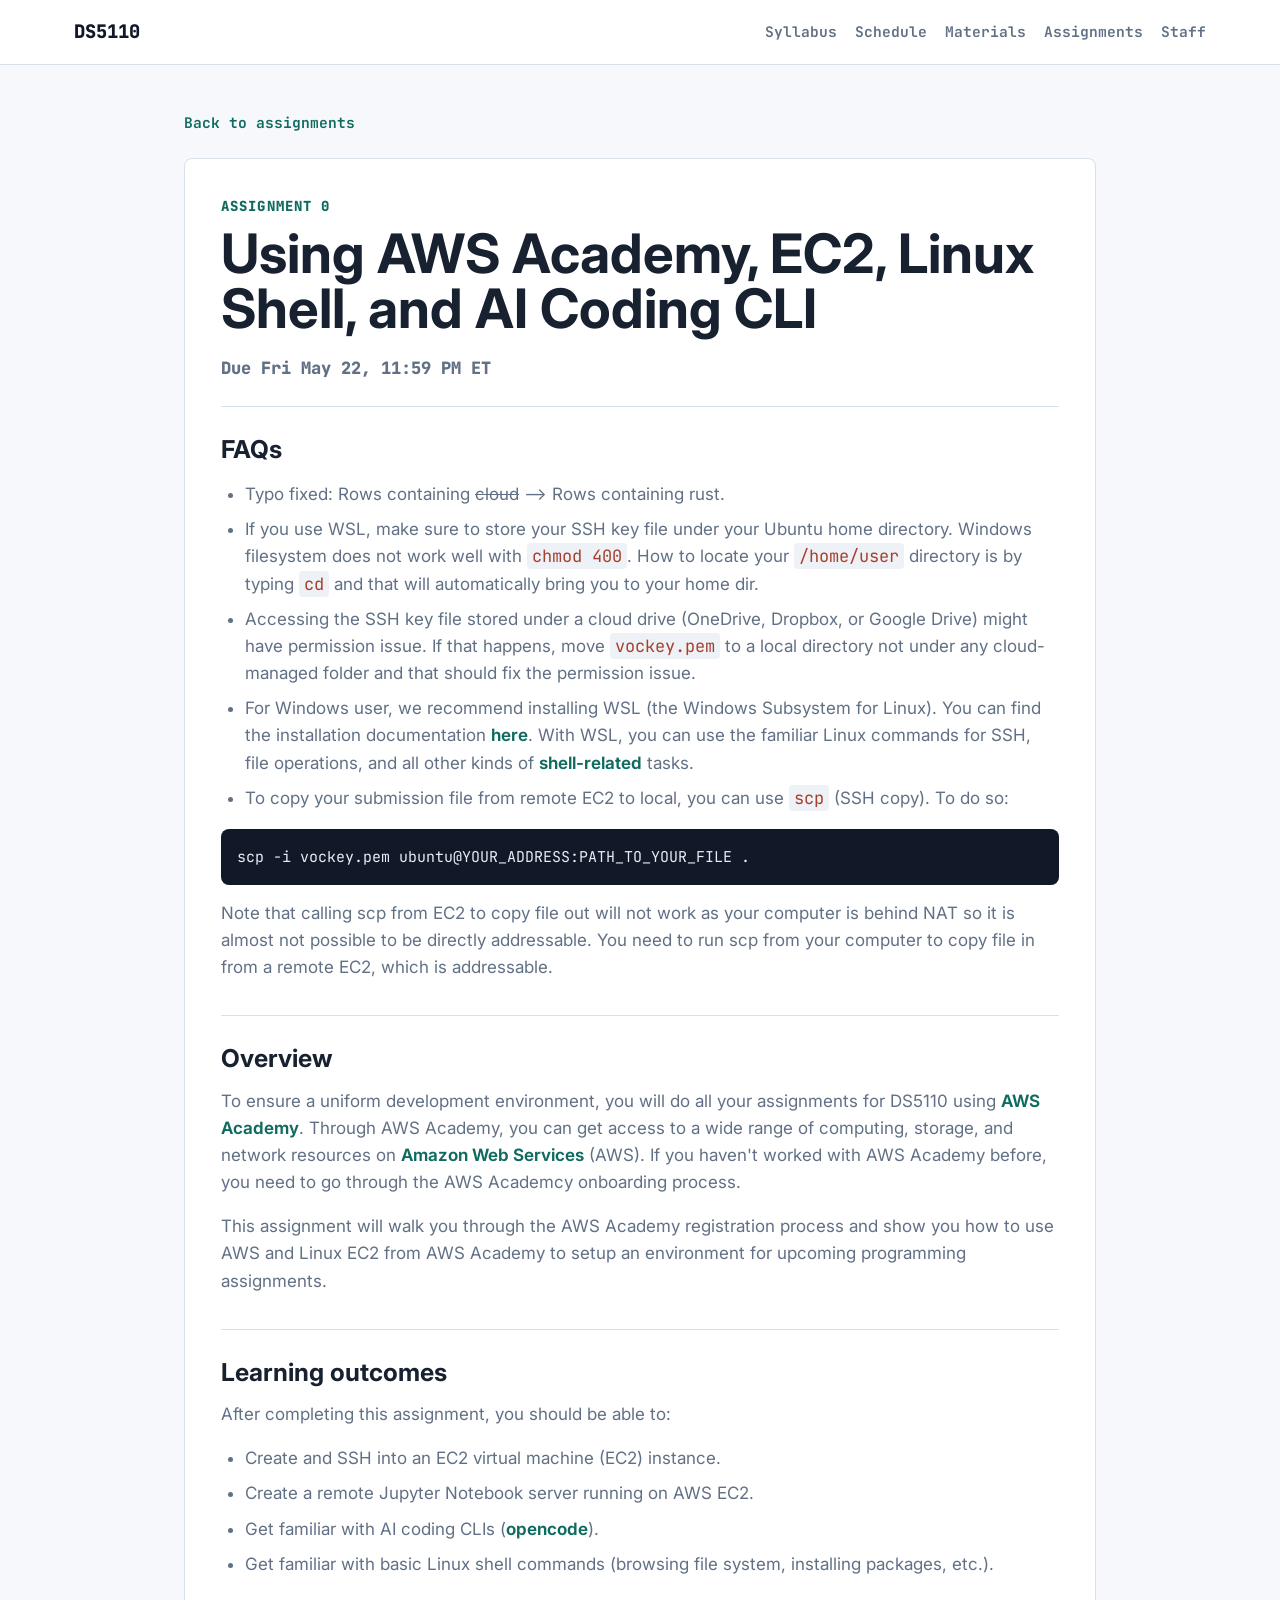
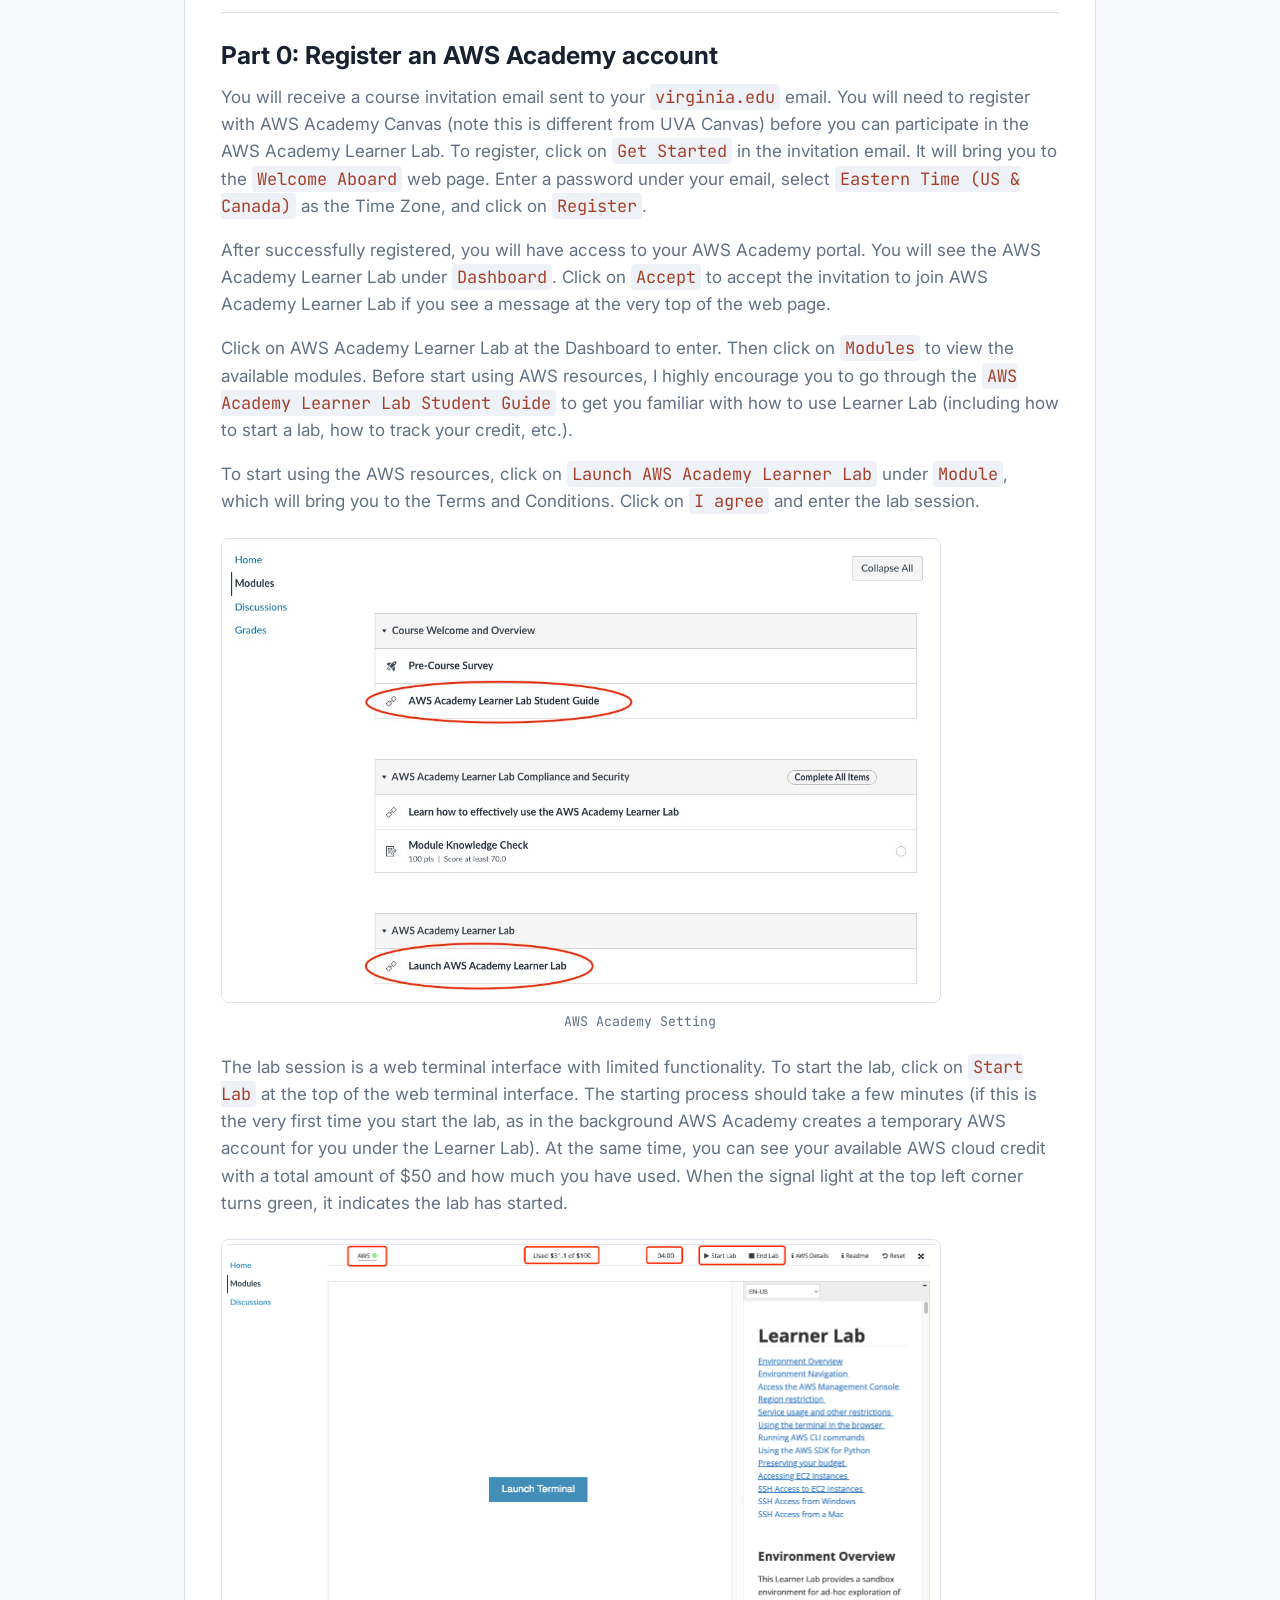
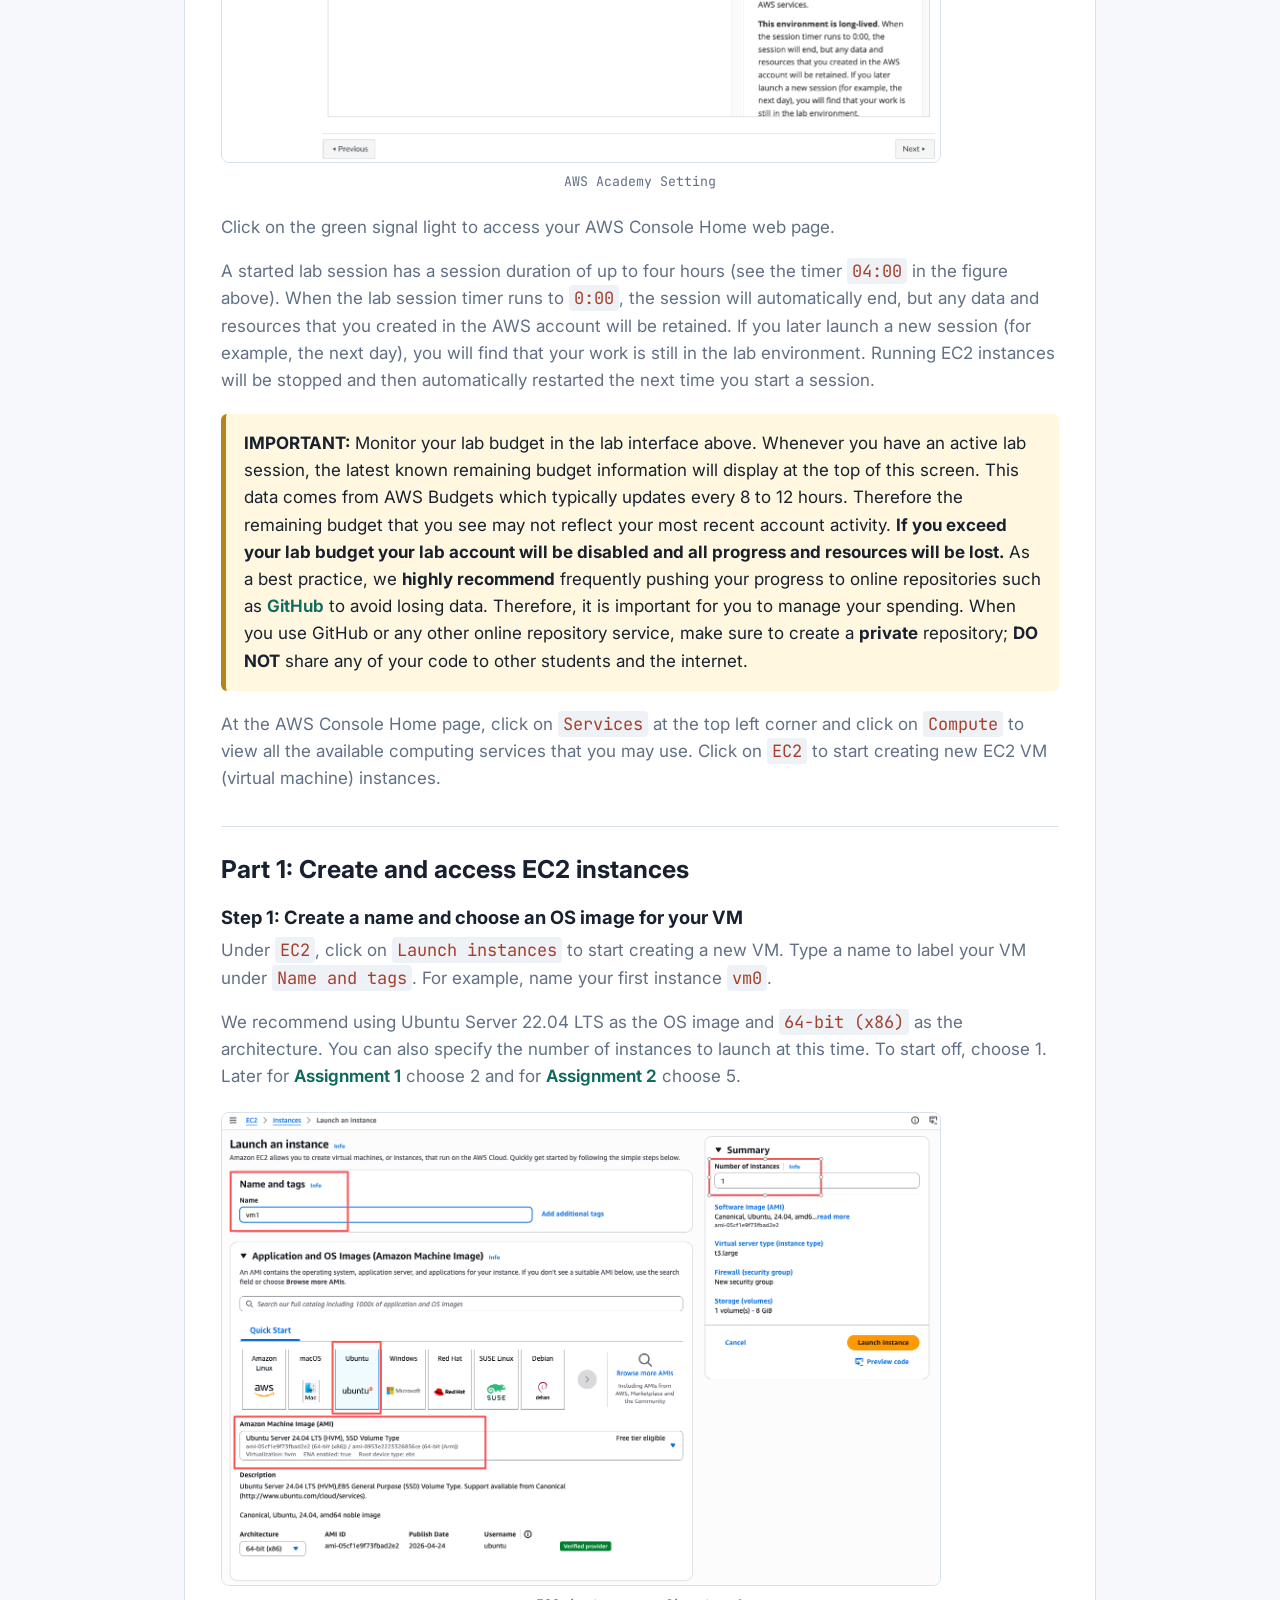
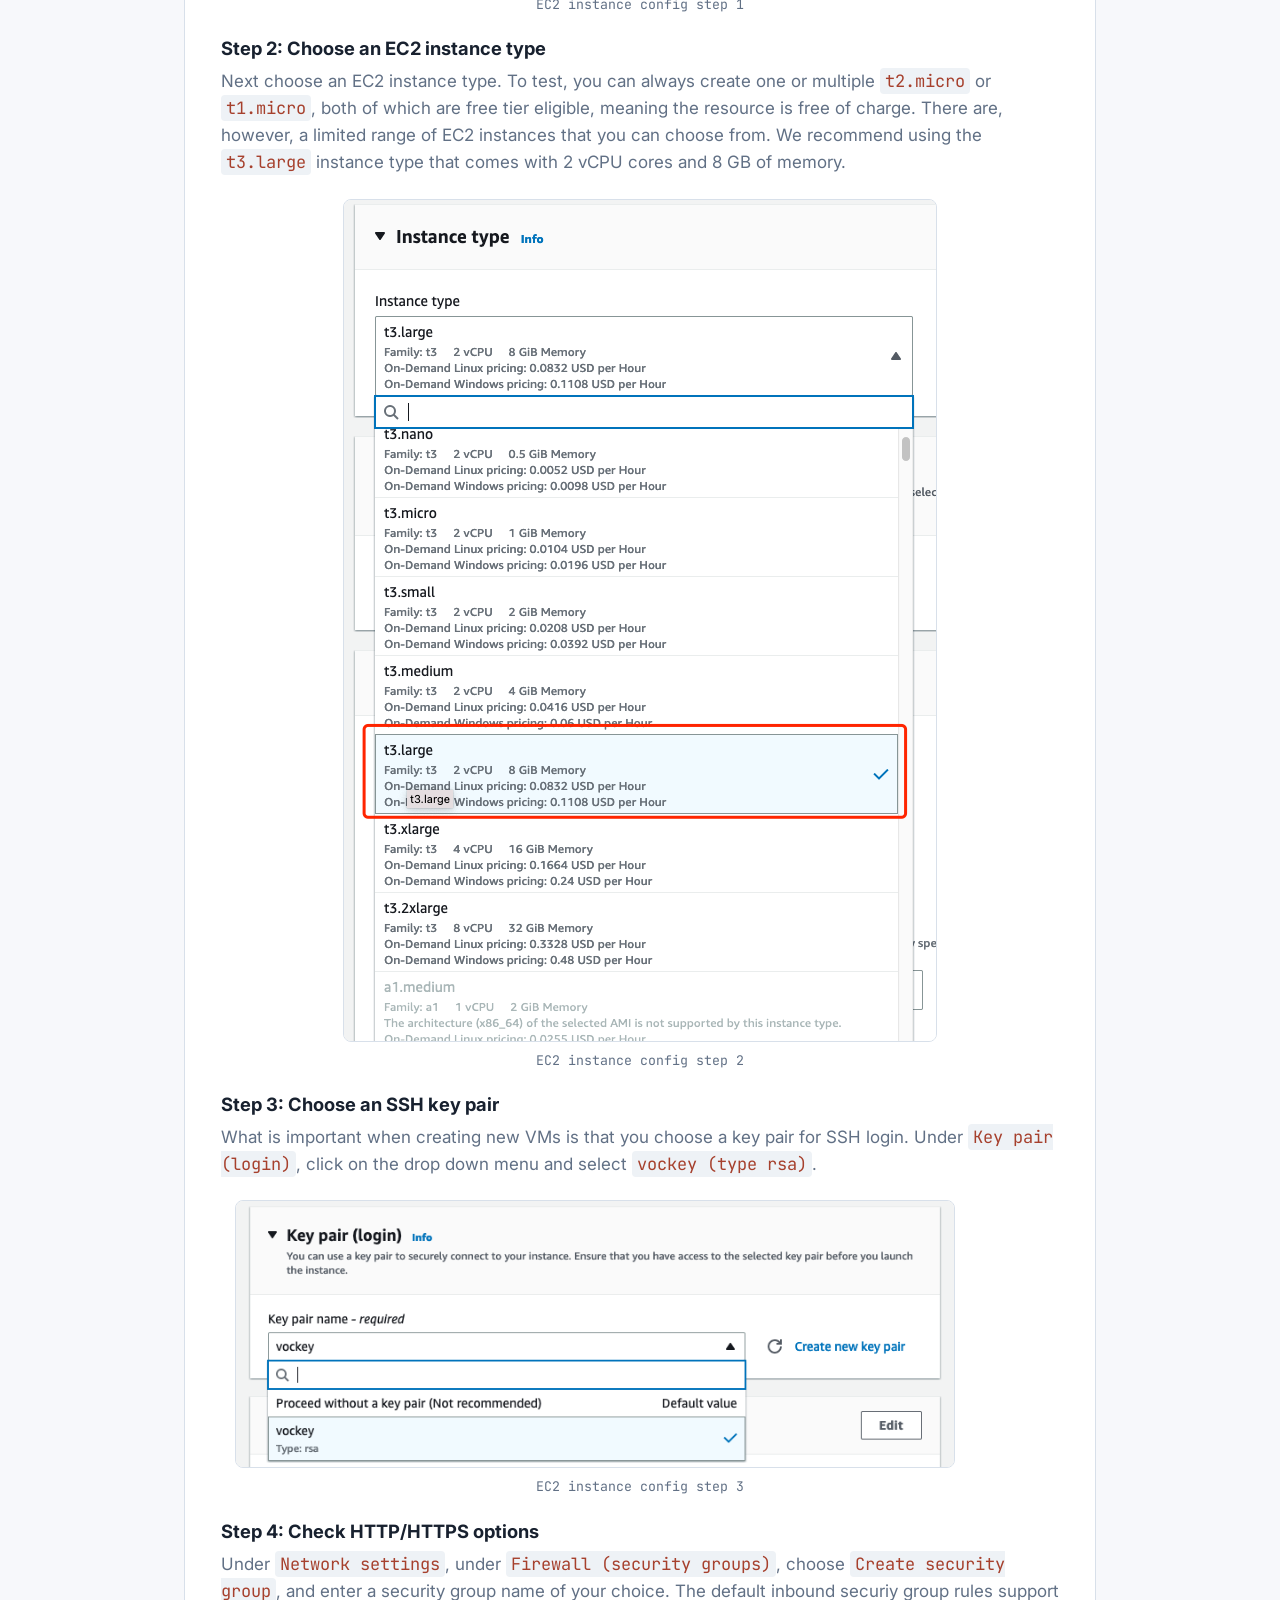
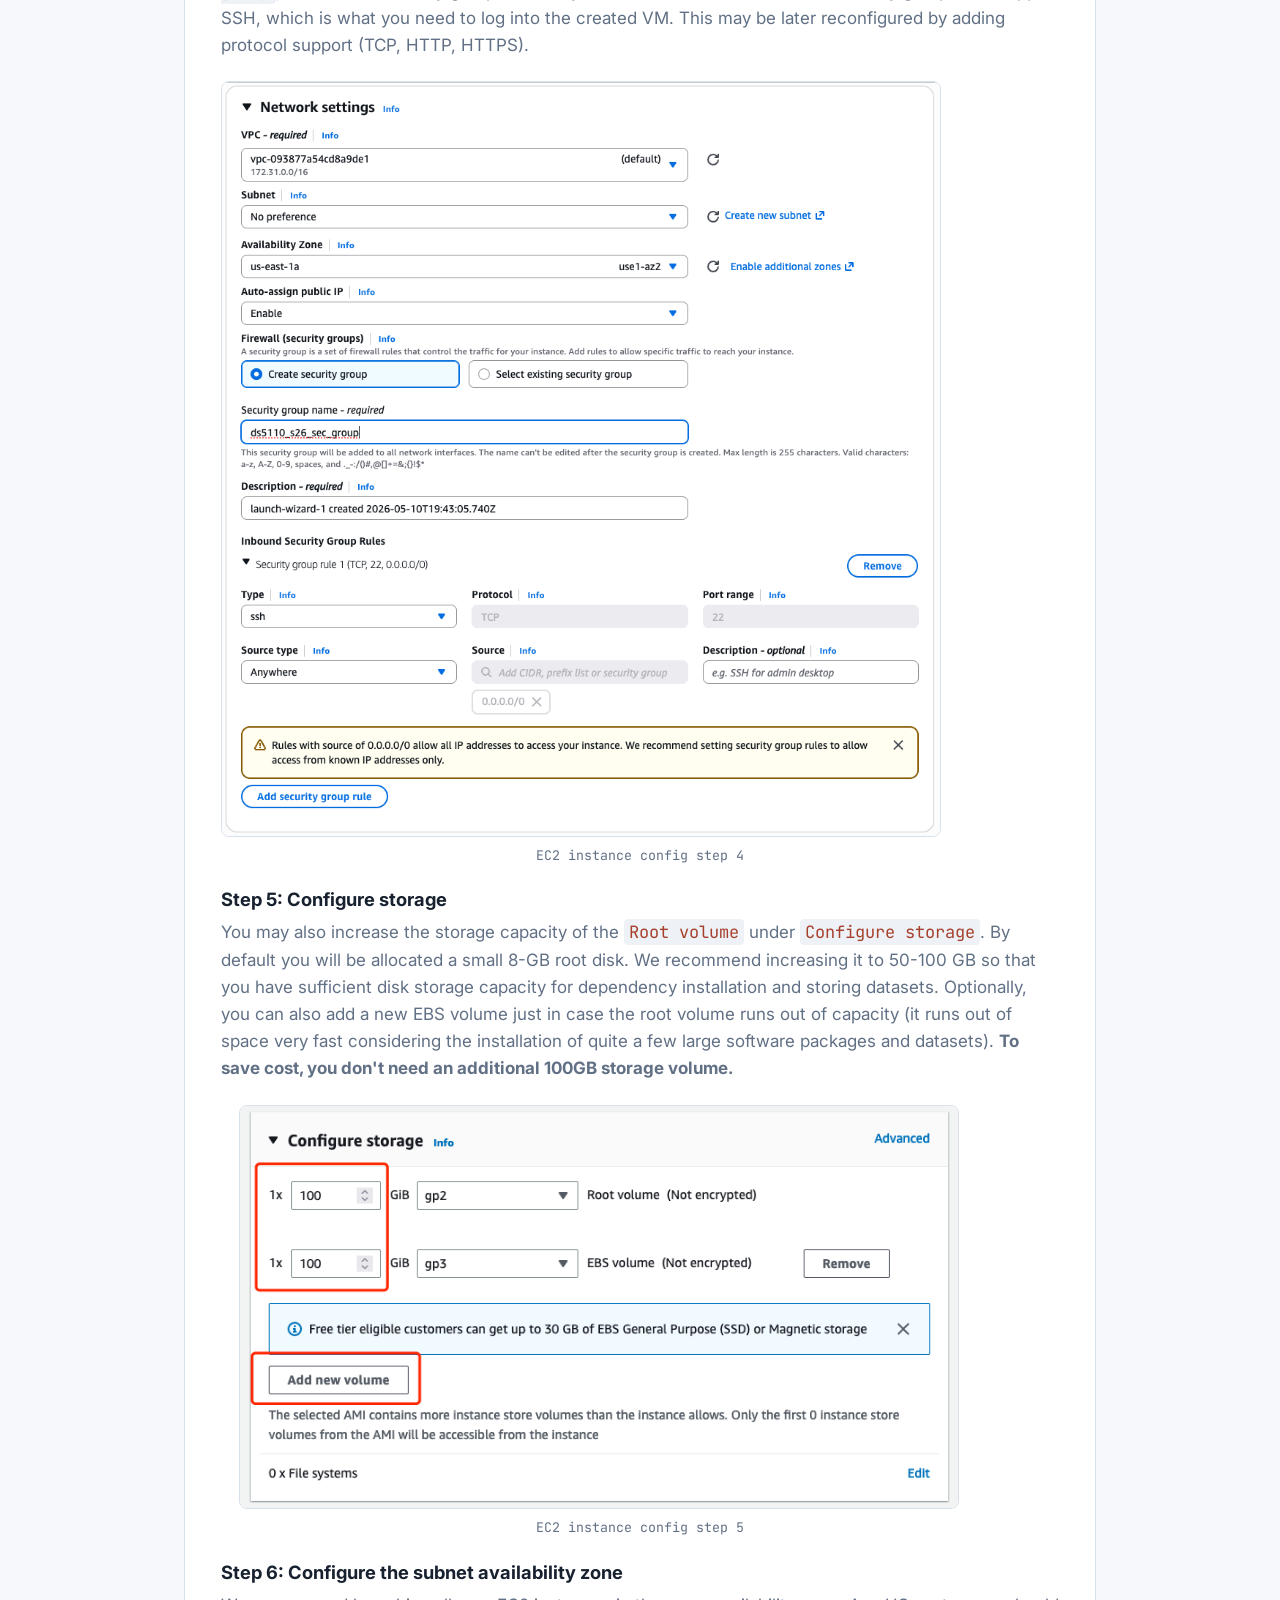
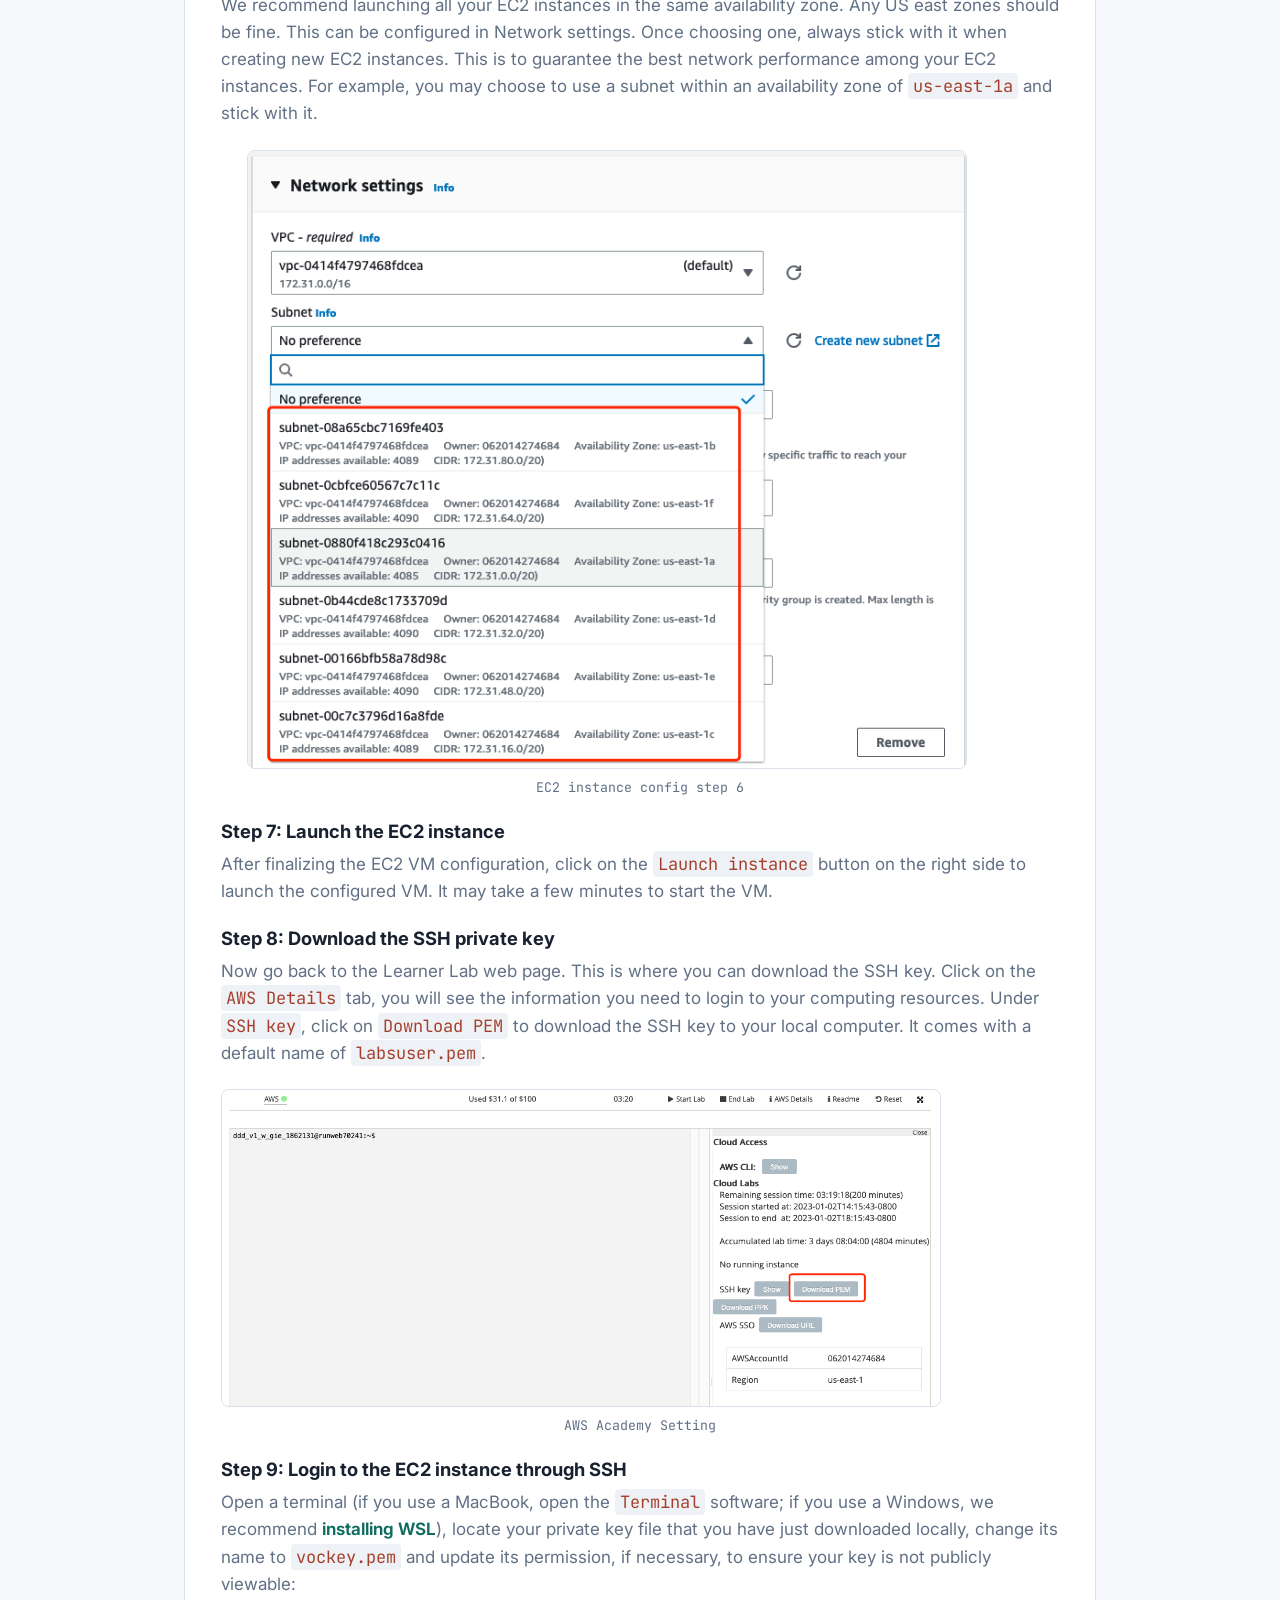
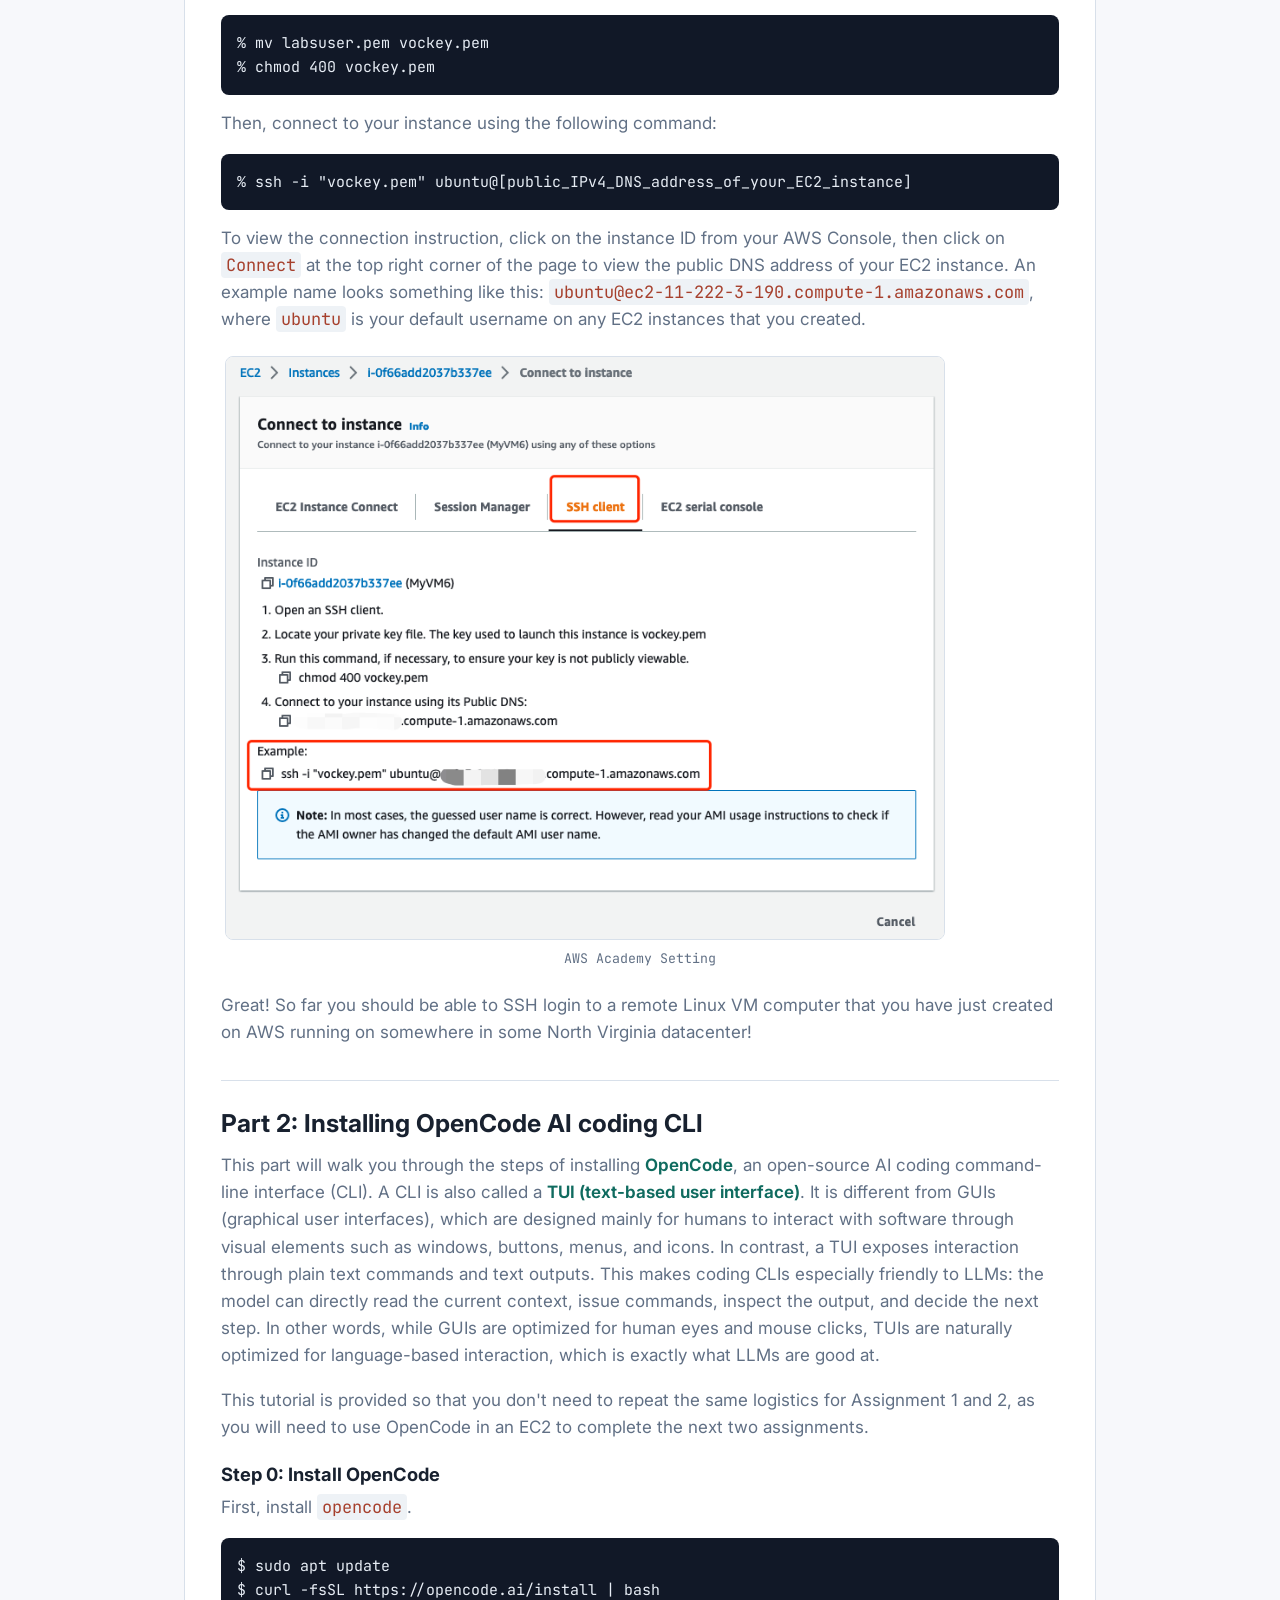
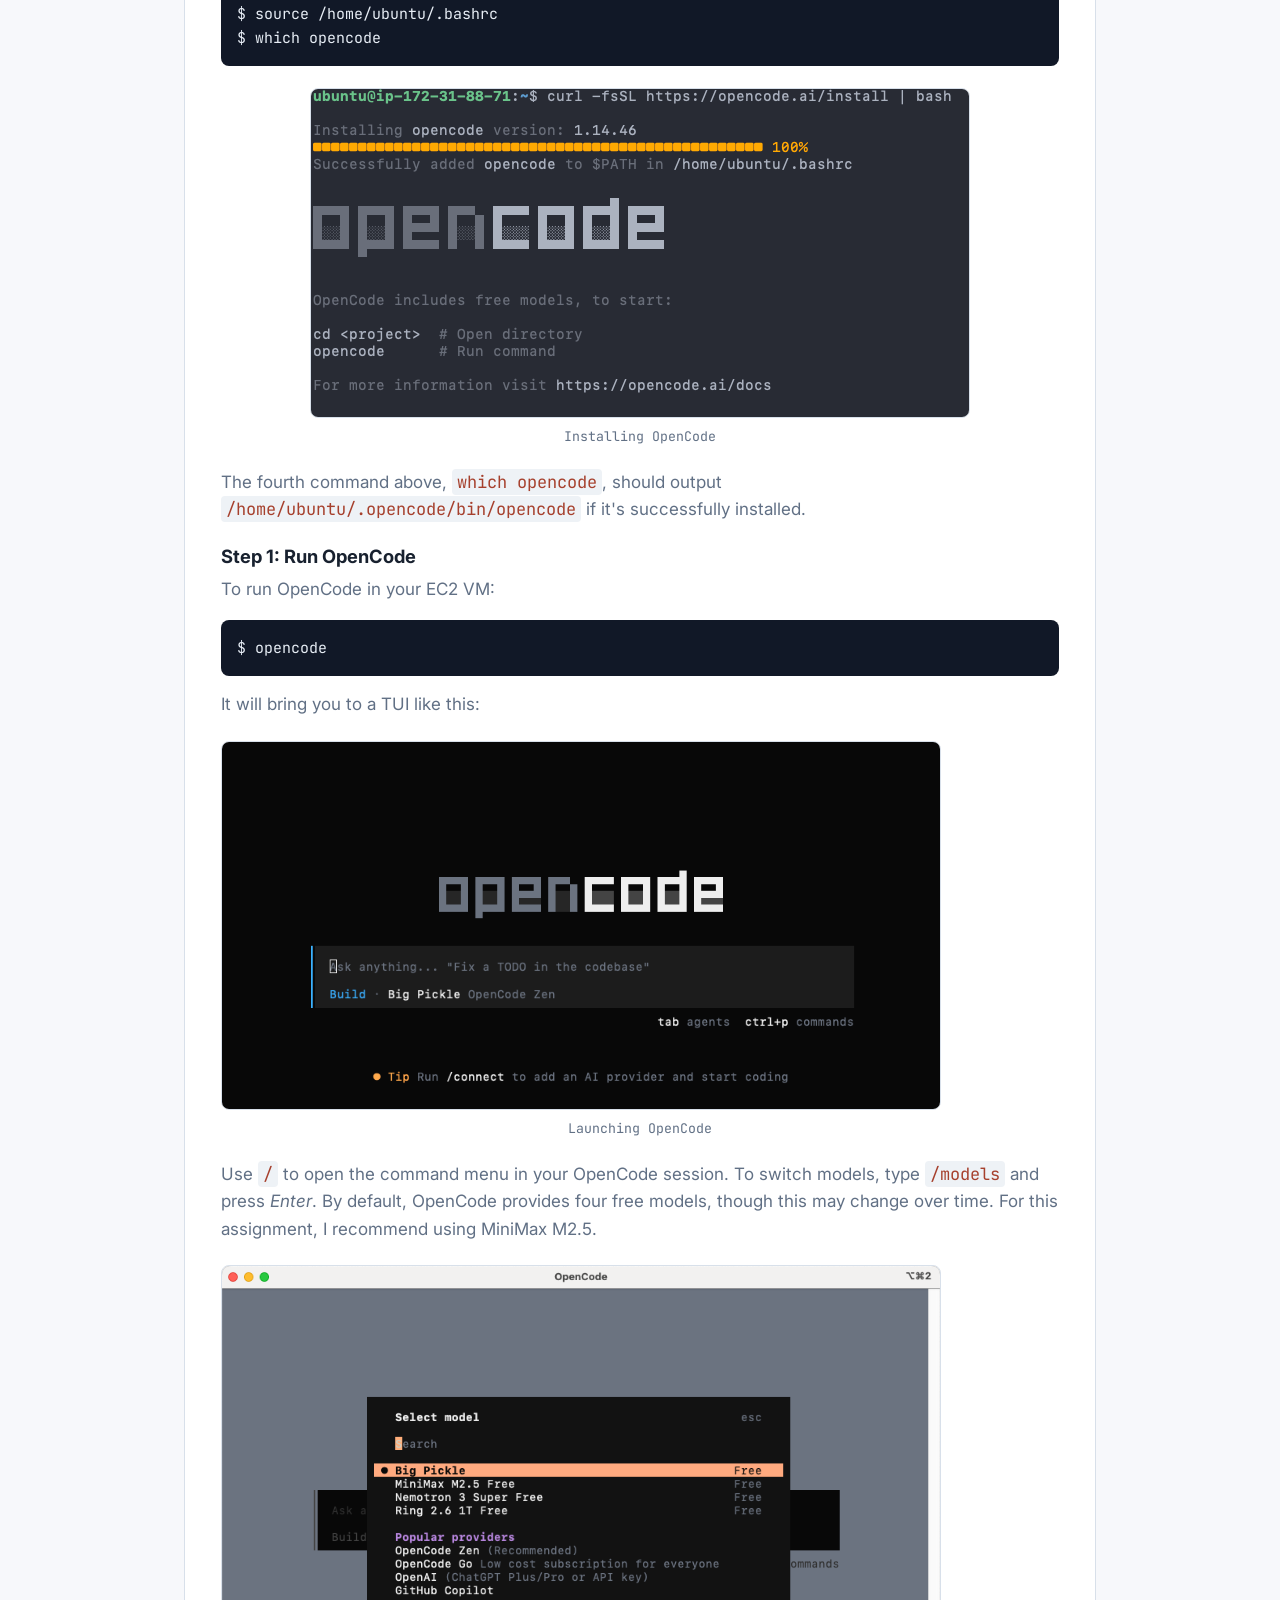
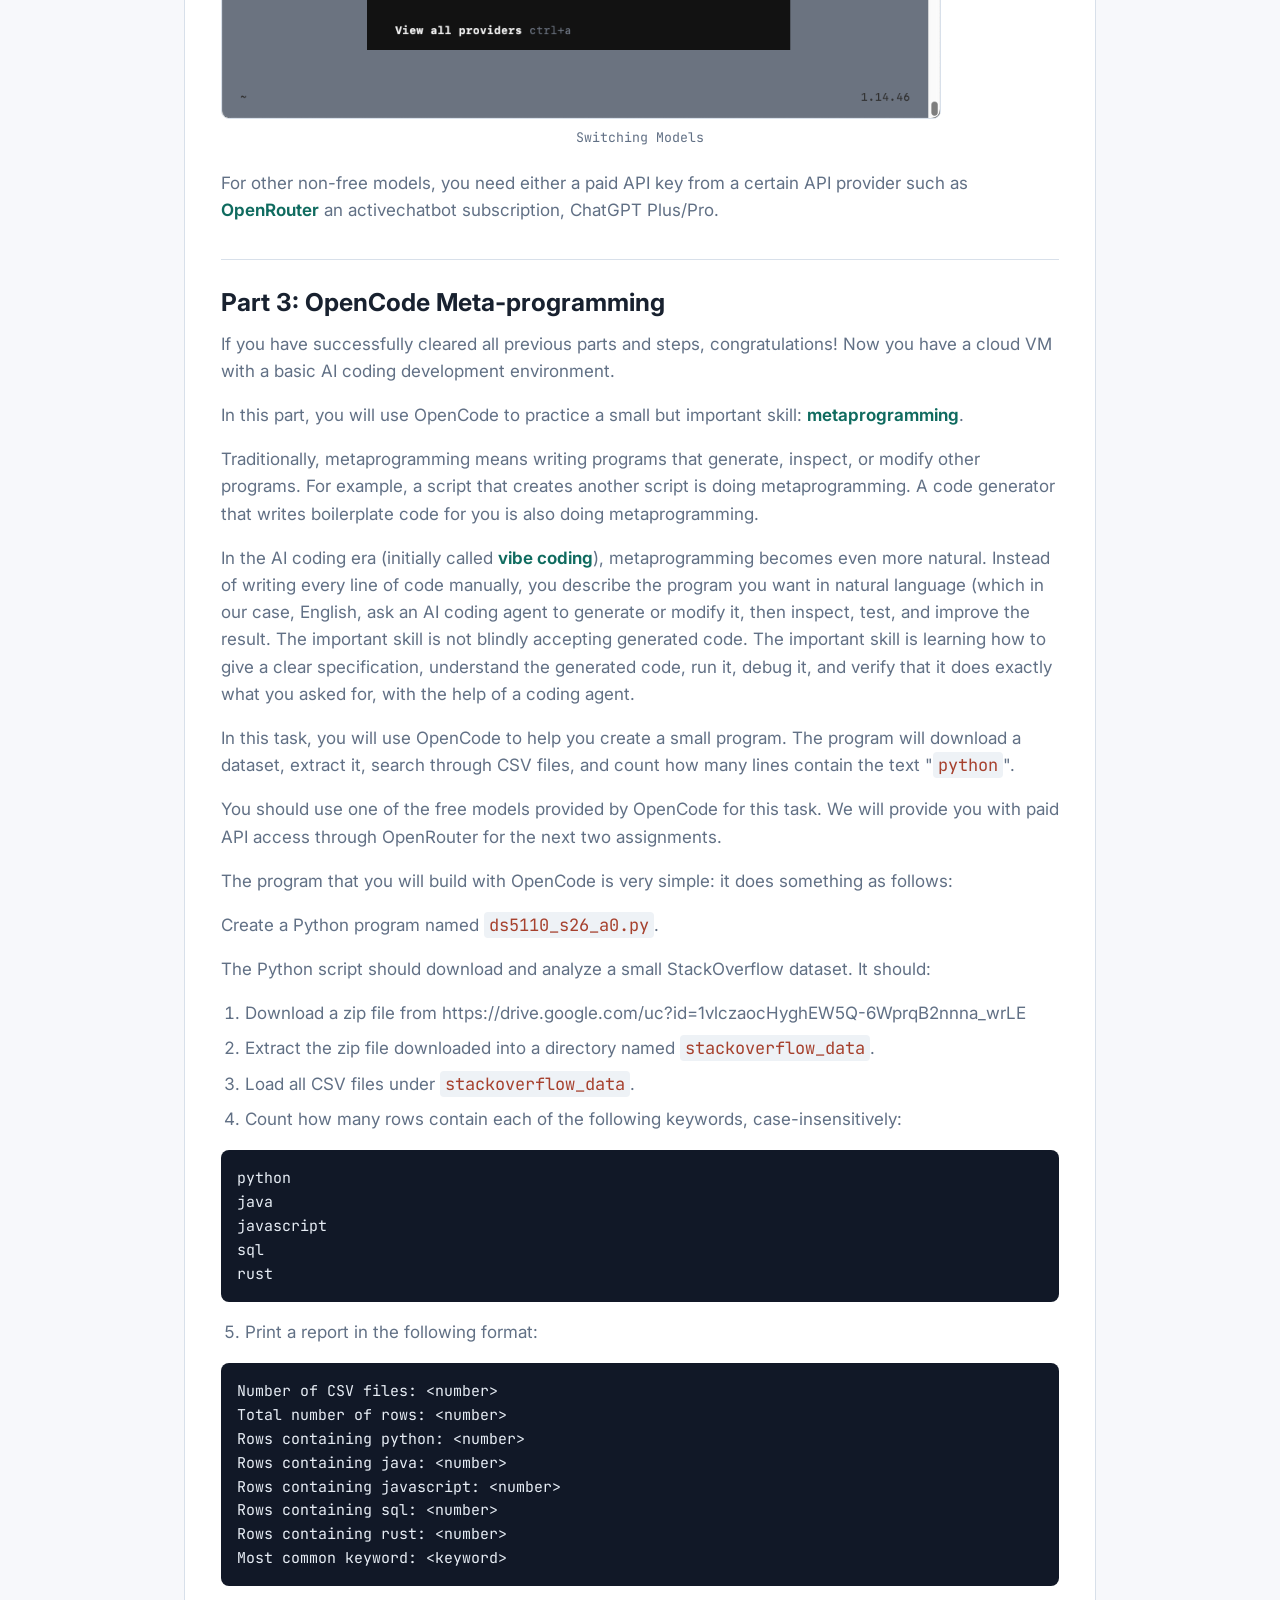
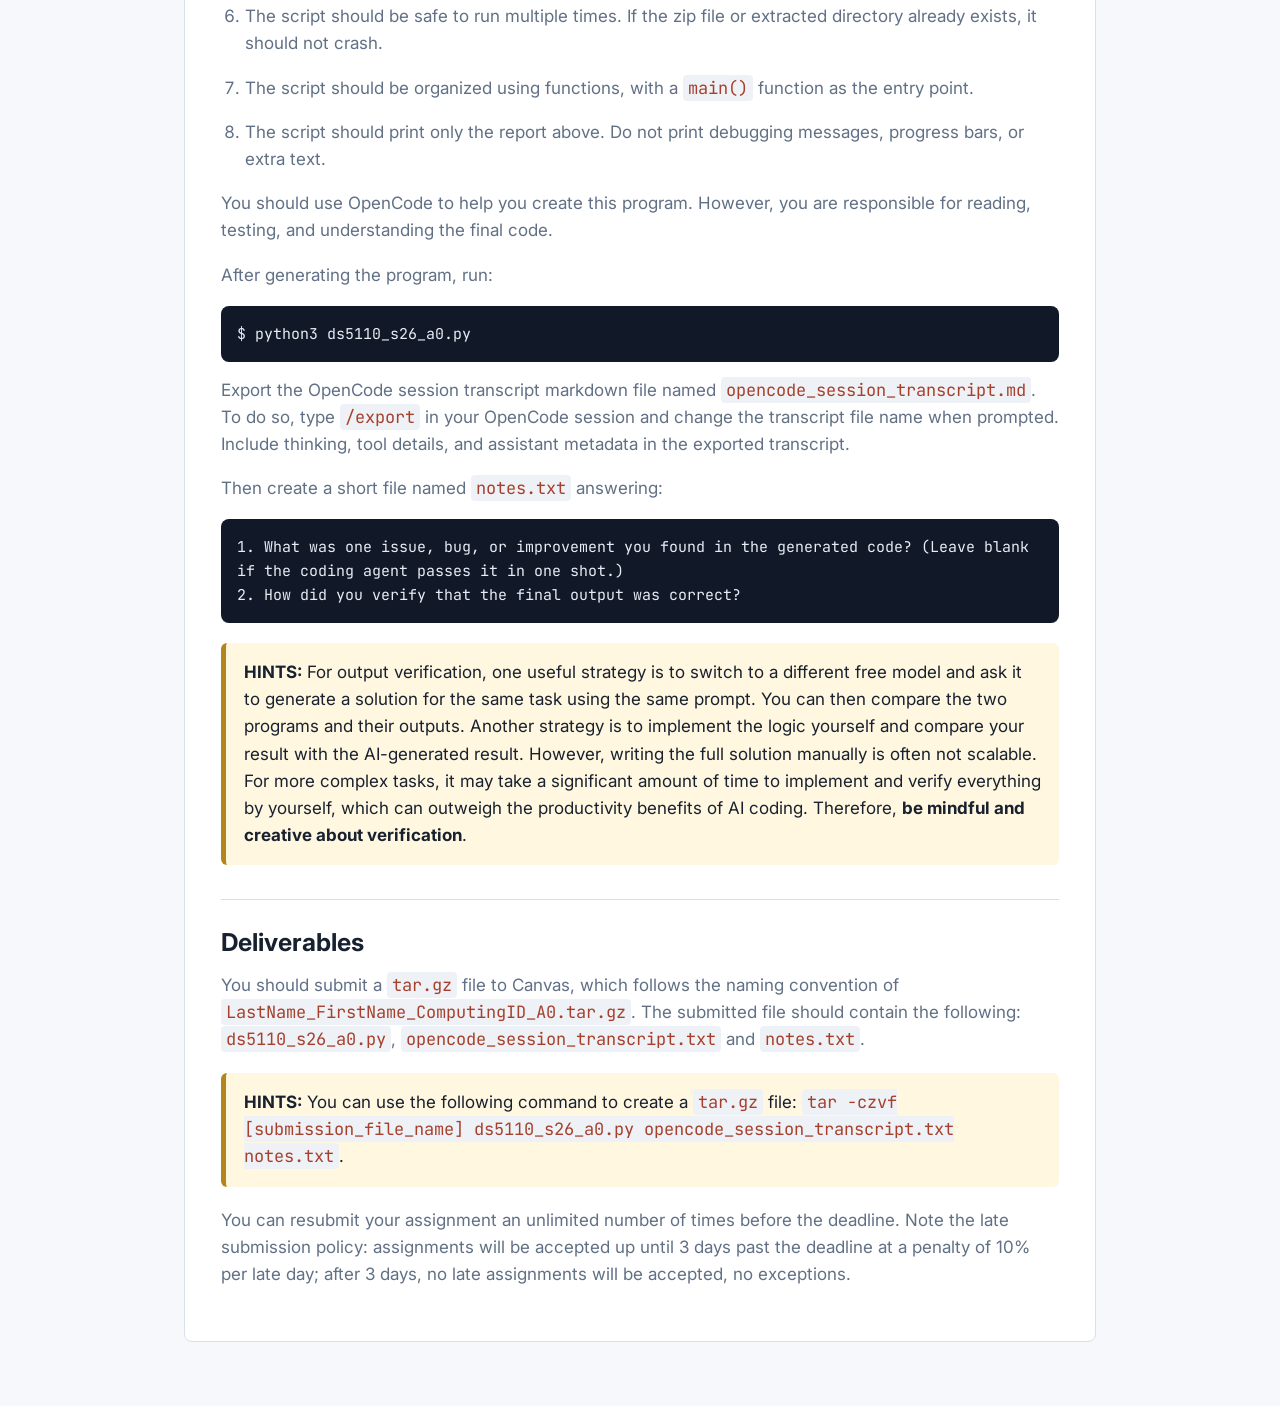
==== commit 64b8d471: "added strikethrough support" ====
--- a/assignments/a0.html
+++ b/assignments/a0.html
@@ -37,6 +37,7 @@
 <section>
 <h2>FAQs</h2>
 <ul>
+<li>Typo fixed: Rows containing <del>cloud</del> --&gt; Rows containing rust.</li>
 <li>If you use WSL, make sure to store your SSH key file under your Ubuntu home directory. Windows filesystem does not work well with <code>chmod 400</code>. How to locate your <code>/home/user</code> directory is by typing <code>cd</code> and that will automatically bring you to your home dir.</li>
 <li>Accessing the SSH key file stored under a cloud drive (OneDrive, Dropbox, or Google Drive) might have permission issue. If that happens, move <code>vockey.pem</code> to a local directory not under any cloud-managed folder and that should fix the permission issue.</li>
 <li>For Windows user, we recommend installing WSL (the Windows Subsystem for Linux). You can find the installation documentation <a href="https://learn.microsoft.com/en-us/windows/wsl/install" target="_blank" rel="noreferrer">here</a>. With WSL, you can use the familiar Linux commands for SSH, file operations, and all other kinds of <a href="https://linuxcommand.org/lc3_lts0010.php" target="_blank" rel="noreferrer">shell-related</a> tasks.</li>
@@ -162,7 +163,7 @@
 Rows containing java: &lt;number&gt;
 Rows containing javascript: &lt;number&gt;
 Rows containing sql: &lt;number&gt;
-Rows containing cloud: &lt;number&gt;
+Rows containing rust: &lt;number&gt;
 Most common keyword: &lt;keyword&gt;</code></pre>
 <ol start="6">
 <li>The script should be safe to run multiple times. If the zip file or extracted directory already exists, it should not crash.</li>
--- a/style.css
+++ b/style.css
@@ -476,6 +476,10 @@
   color: var(--muted);
 }
 
+.materials-cell .material-line + .material-line {
+  margin-top: 6px;
+}
+
 .materials-grid,
 .staff-grid {
   display: grid;
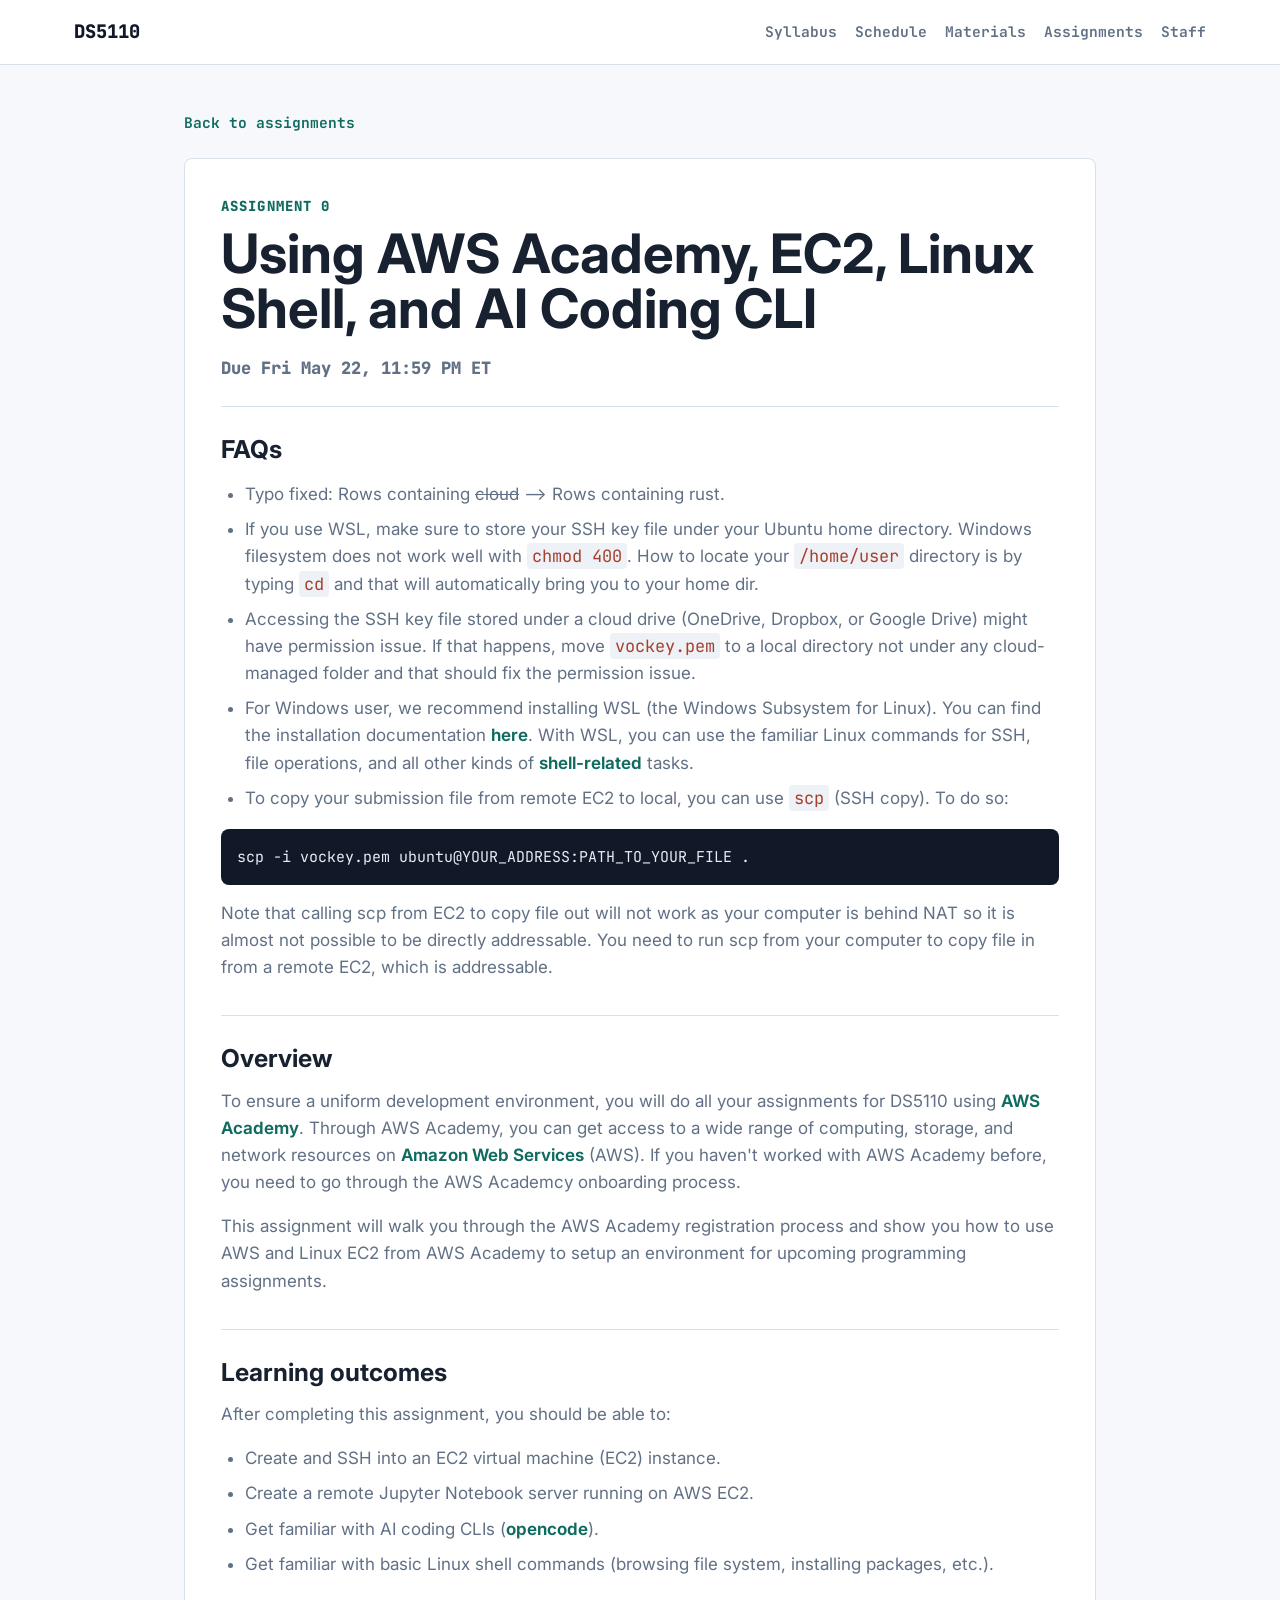
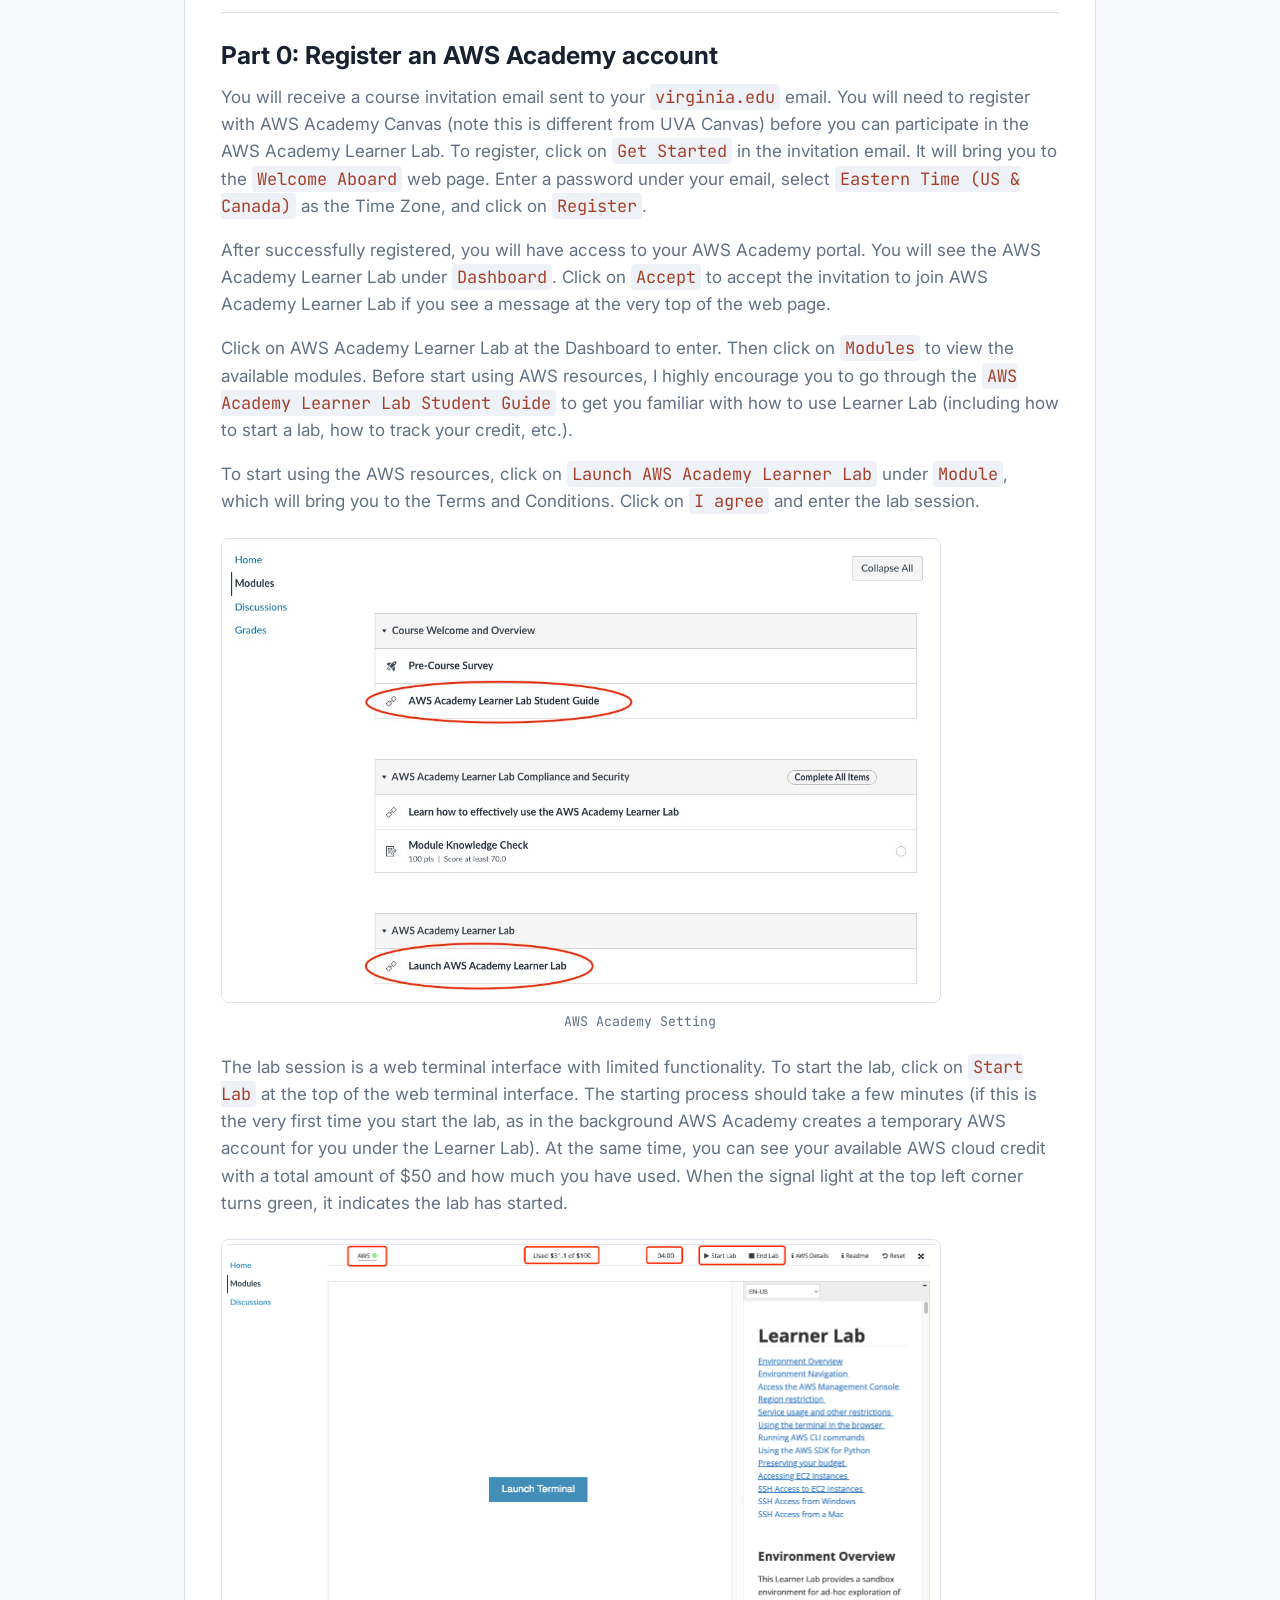
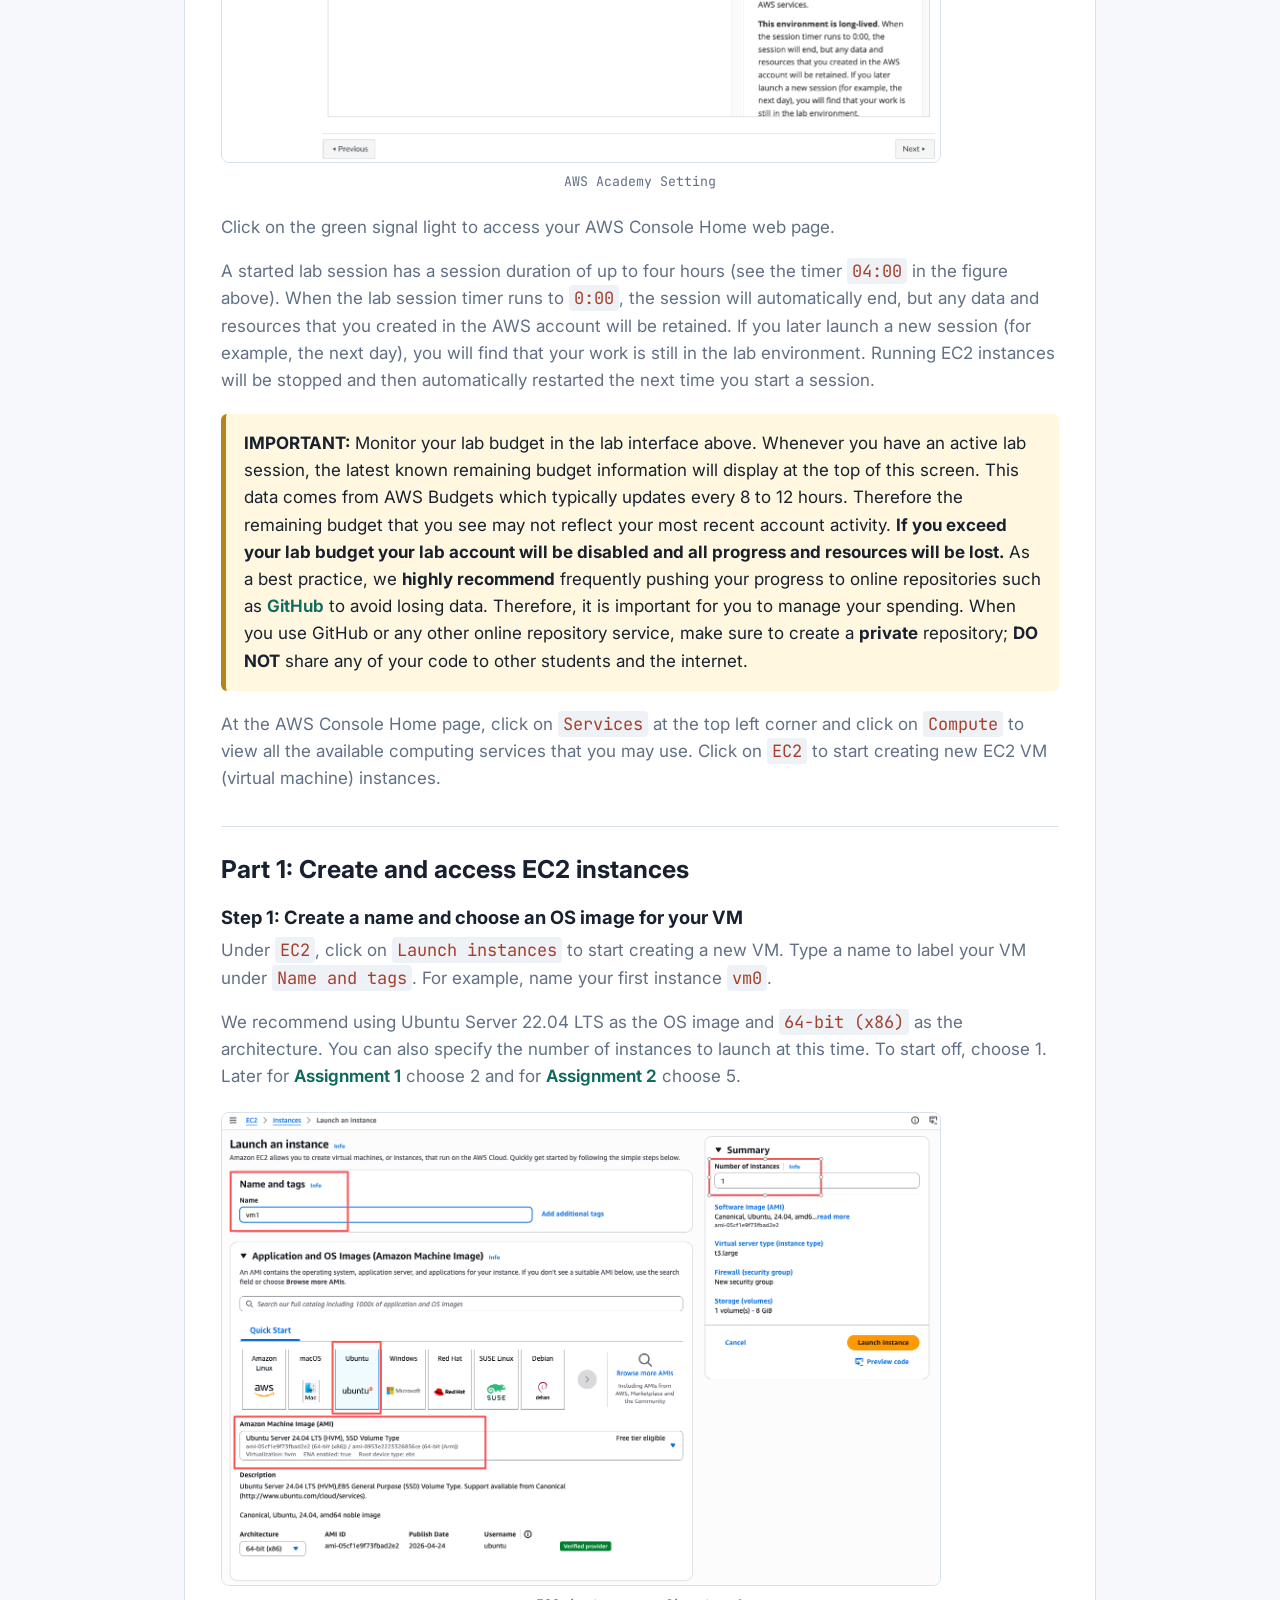
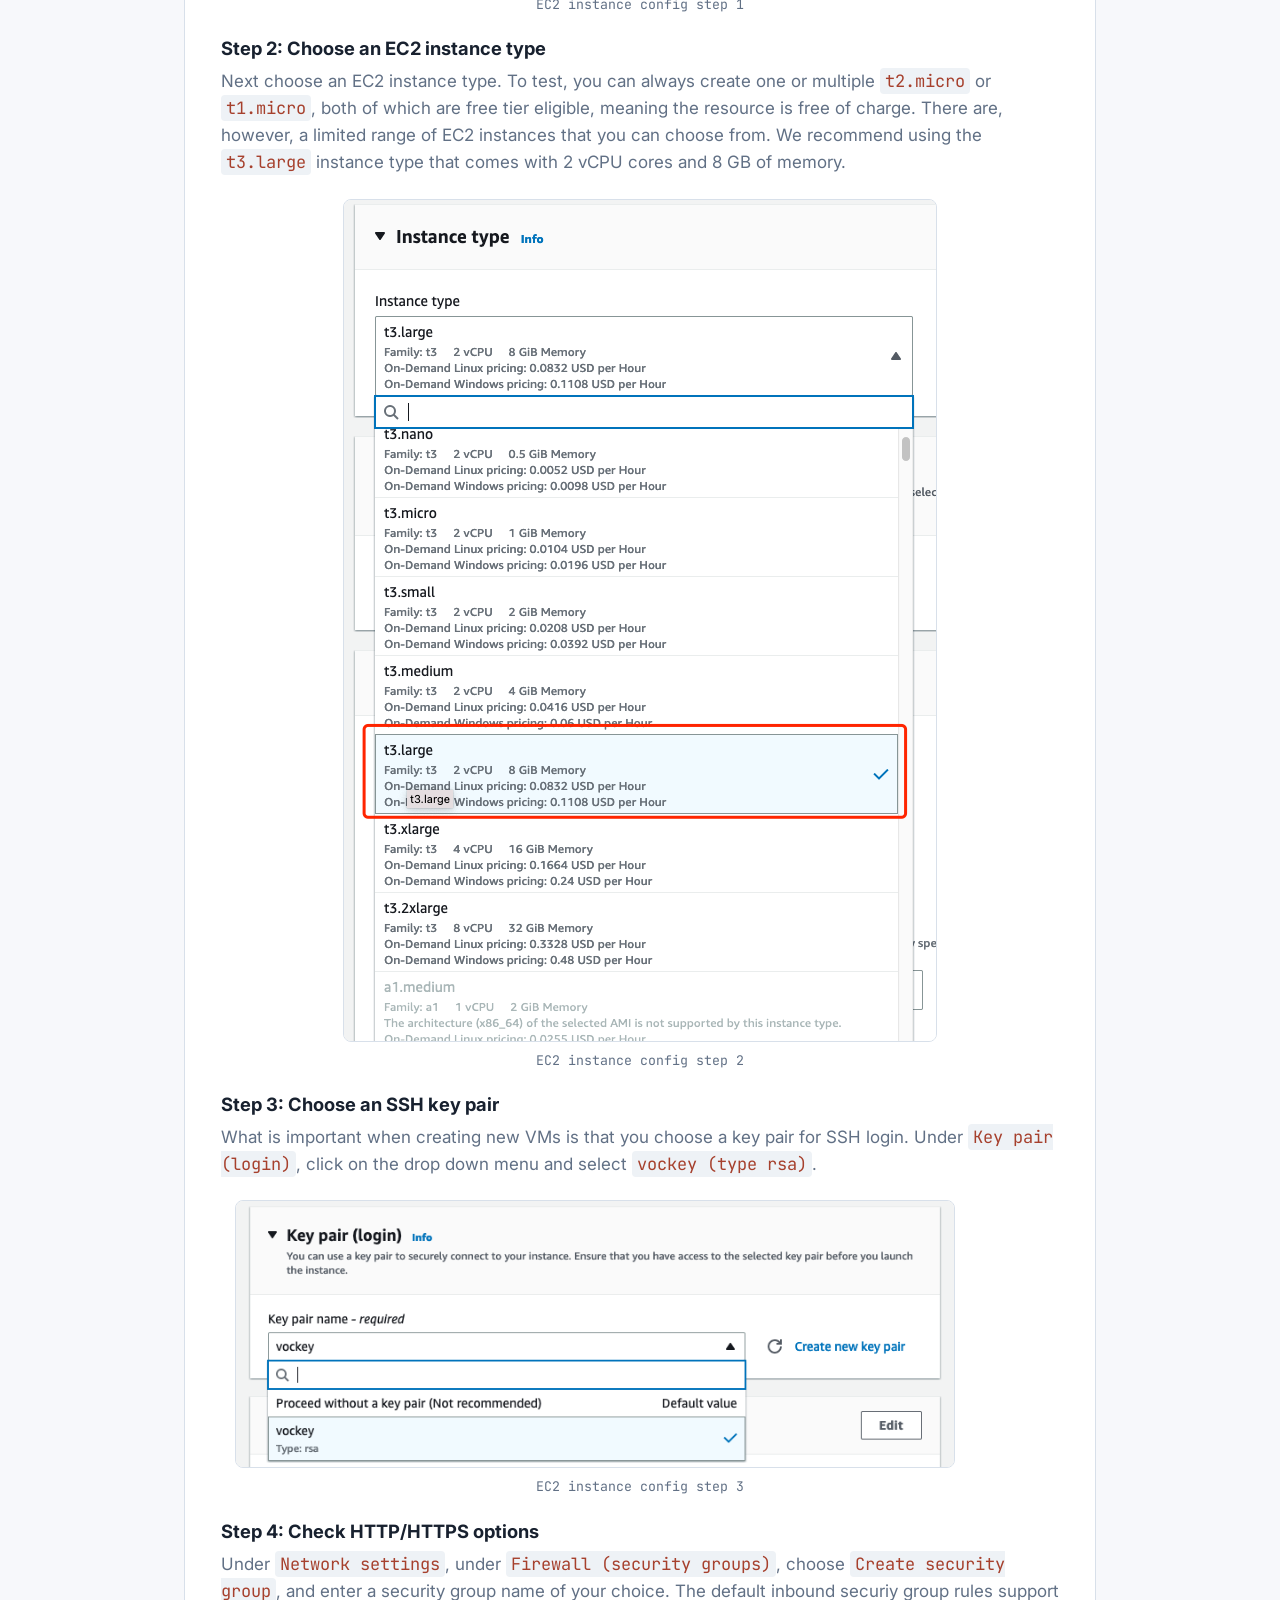
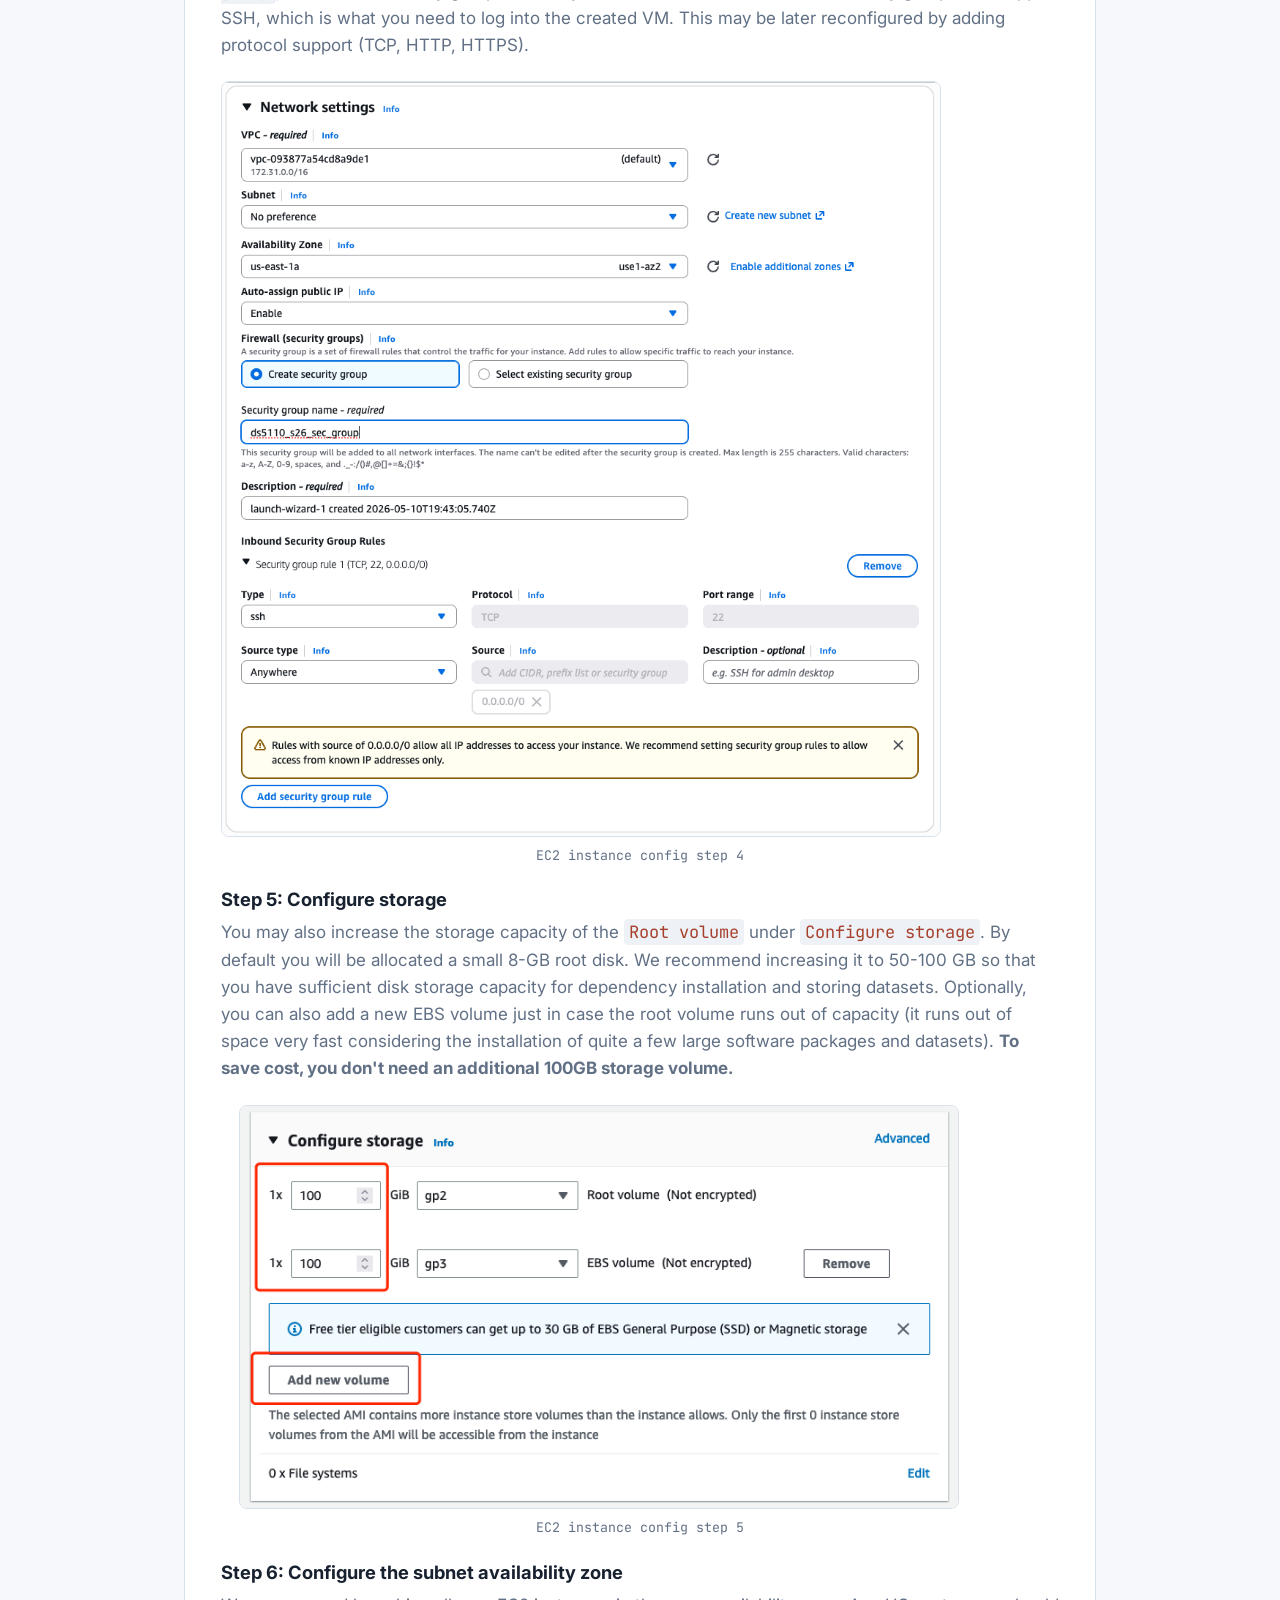
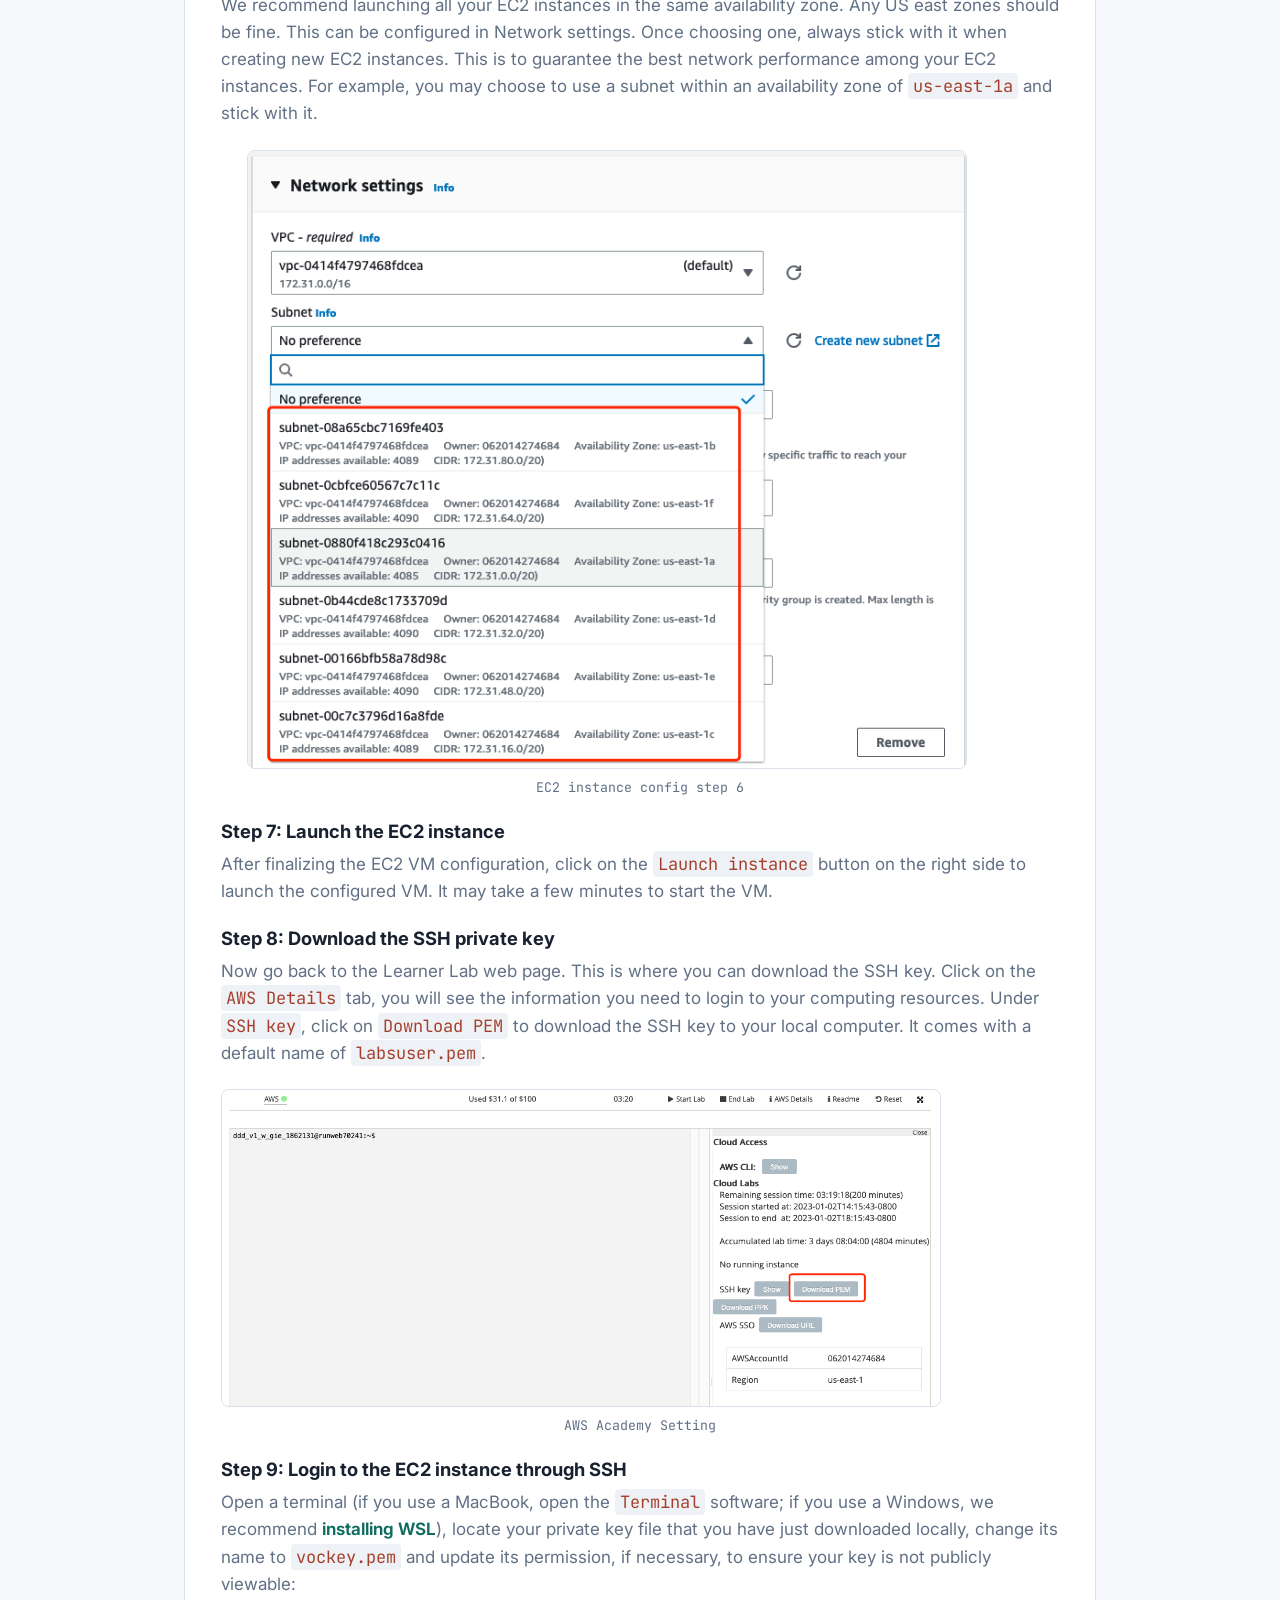
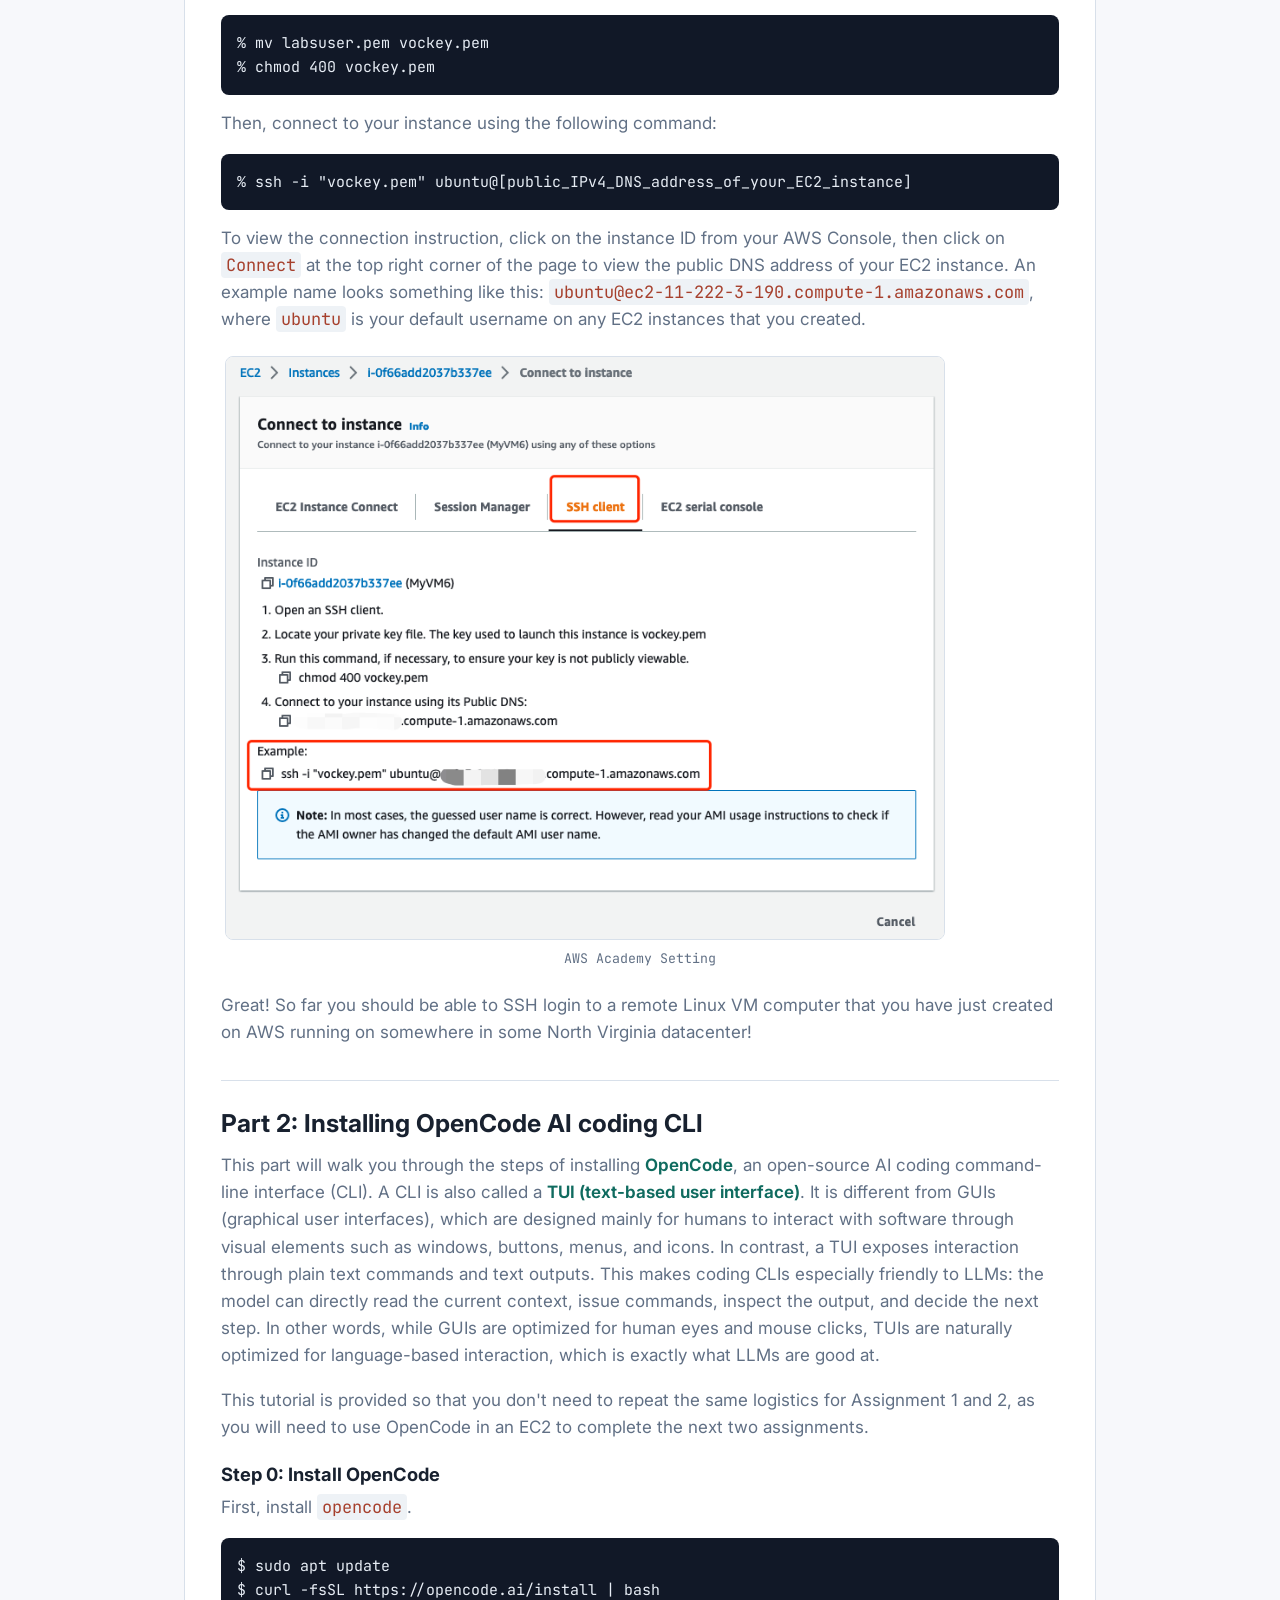
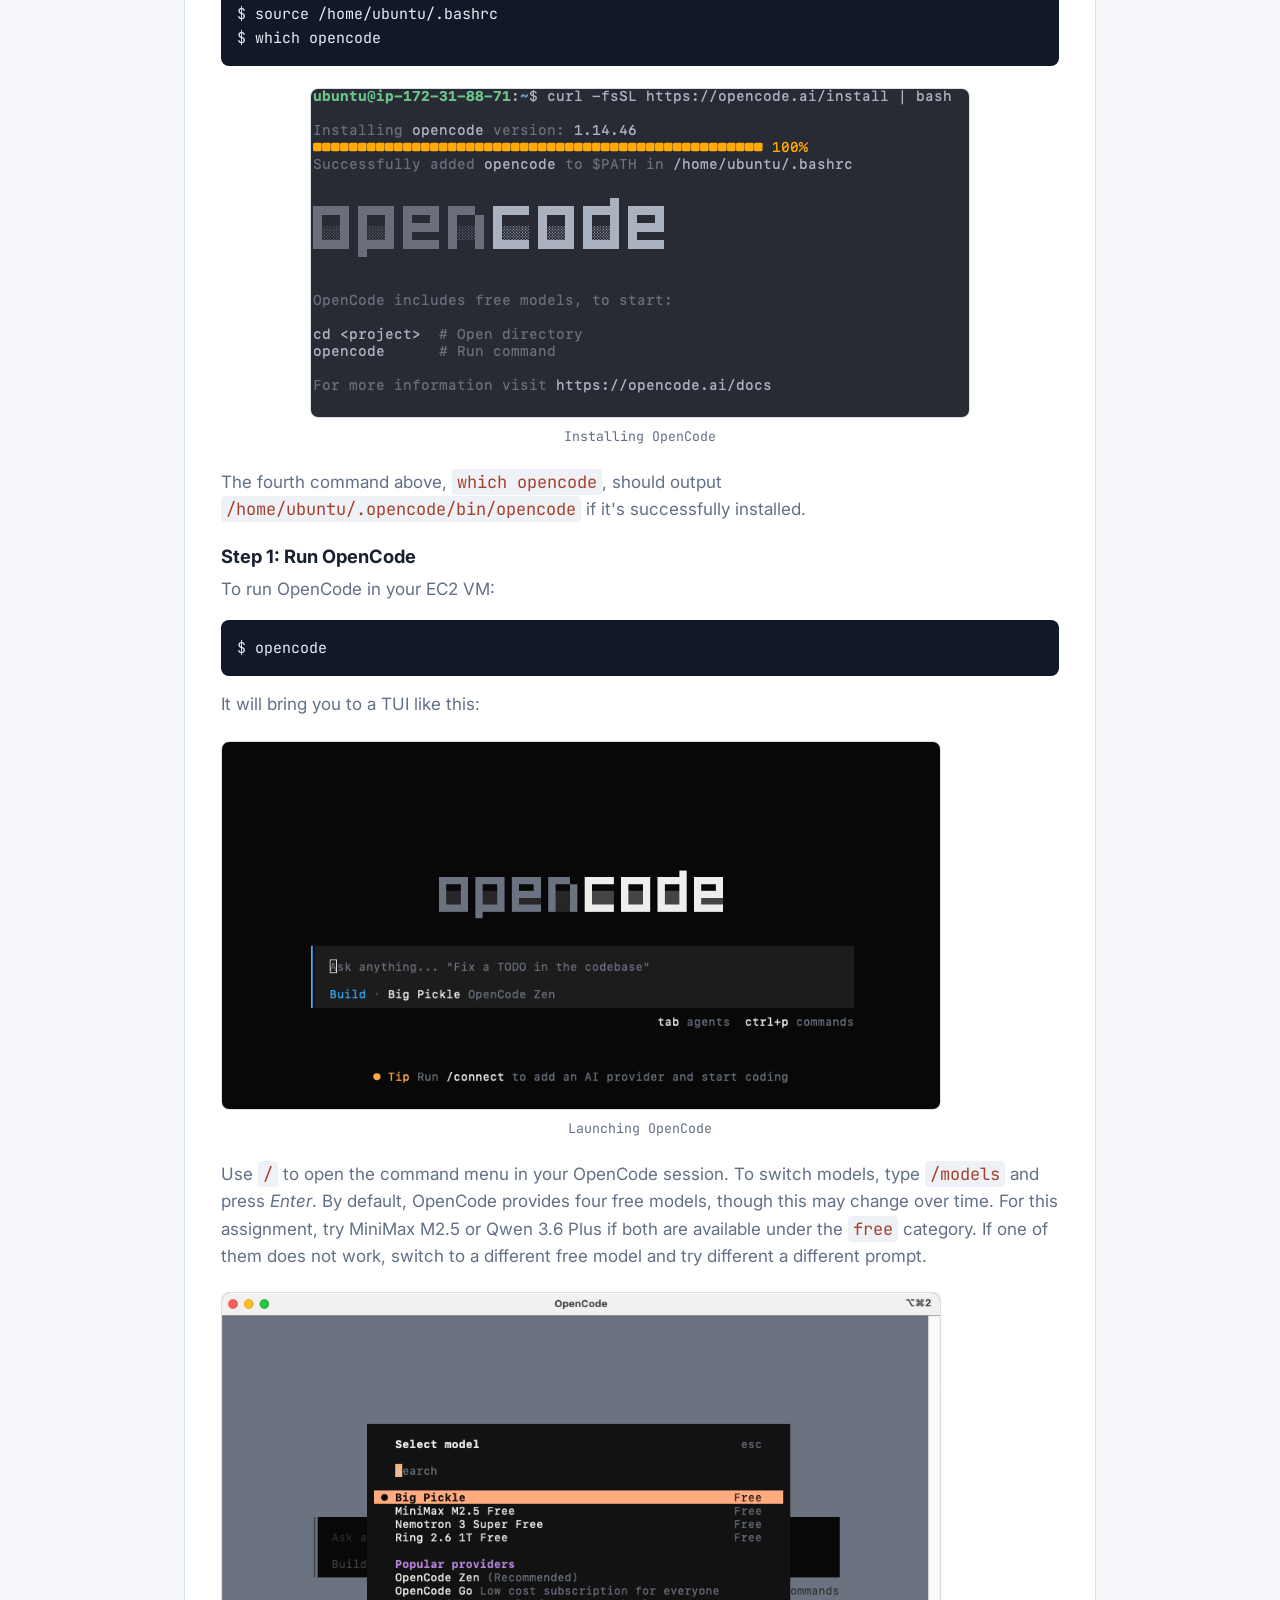
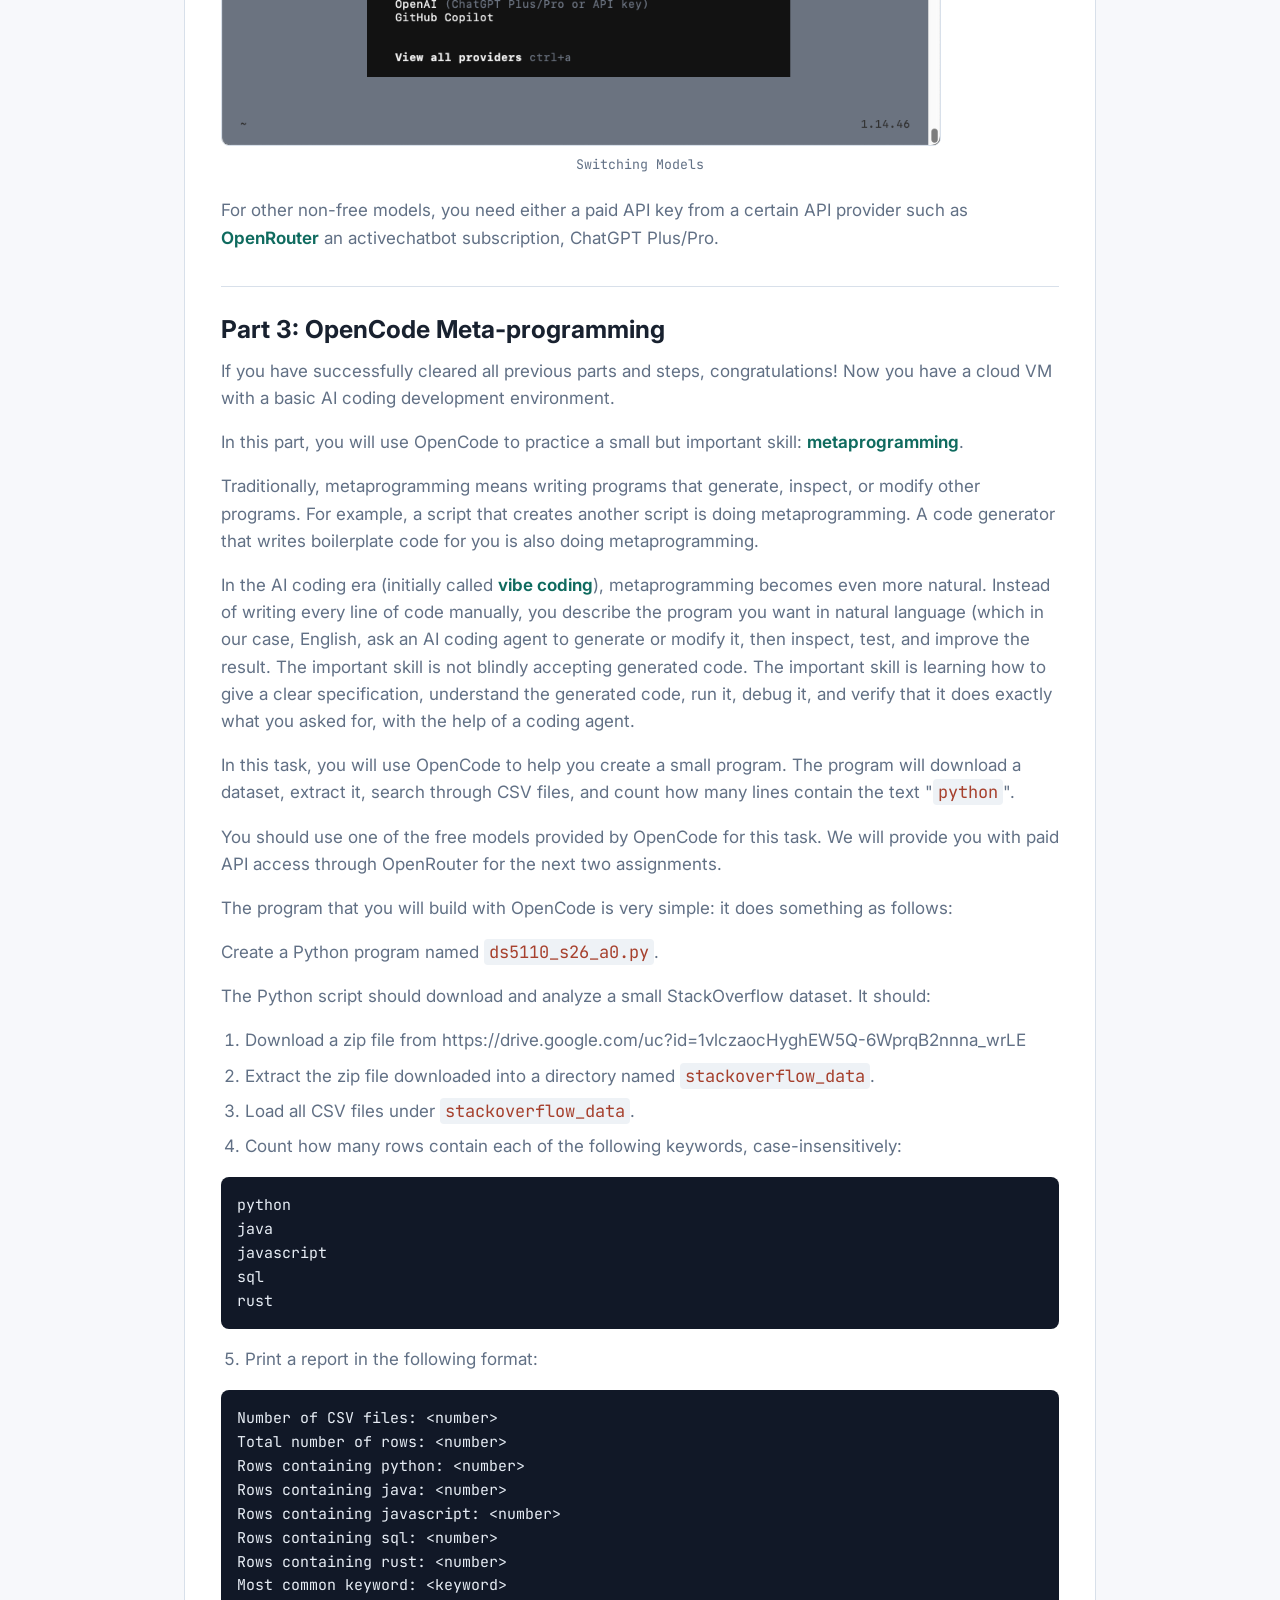
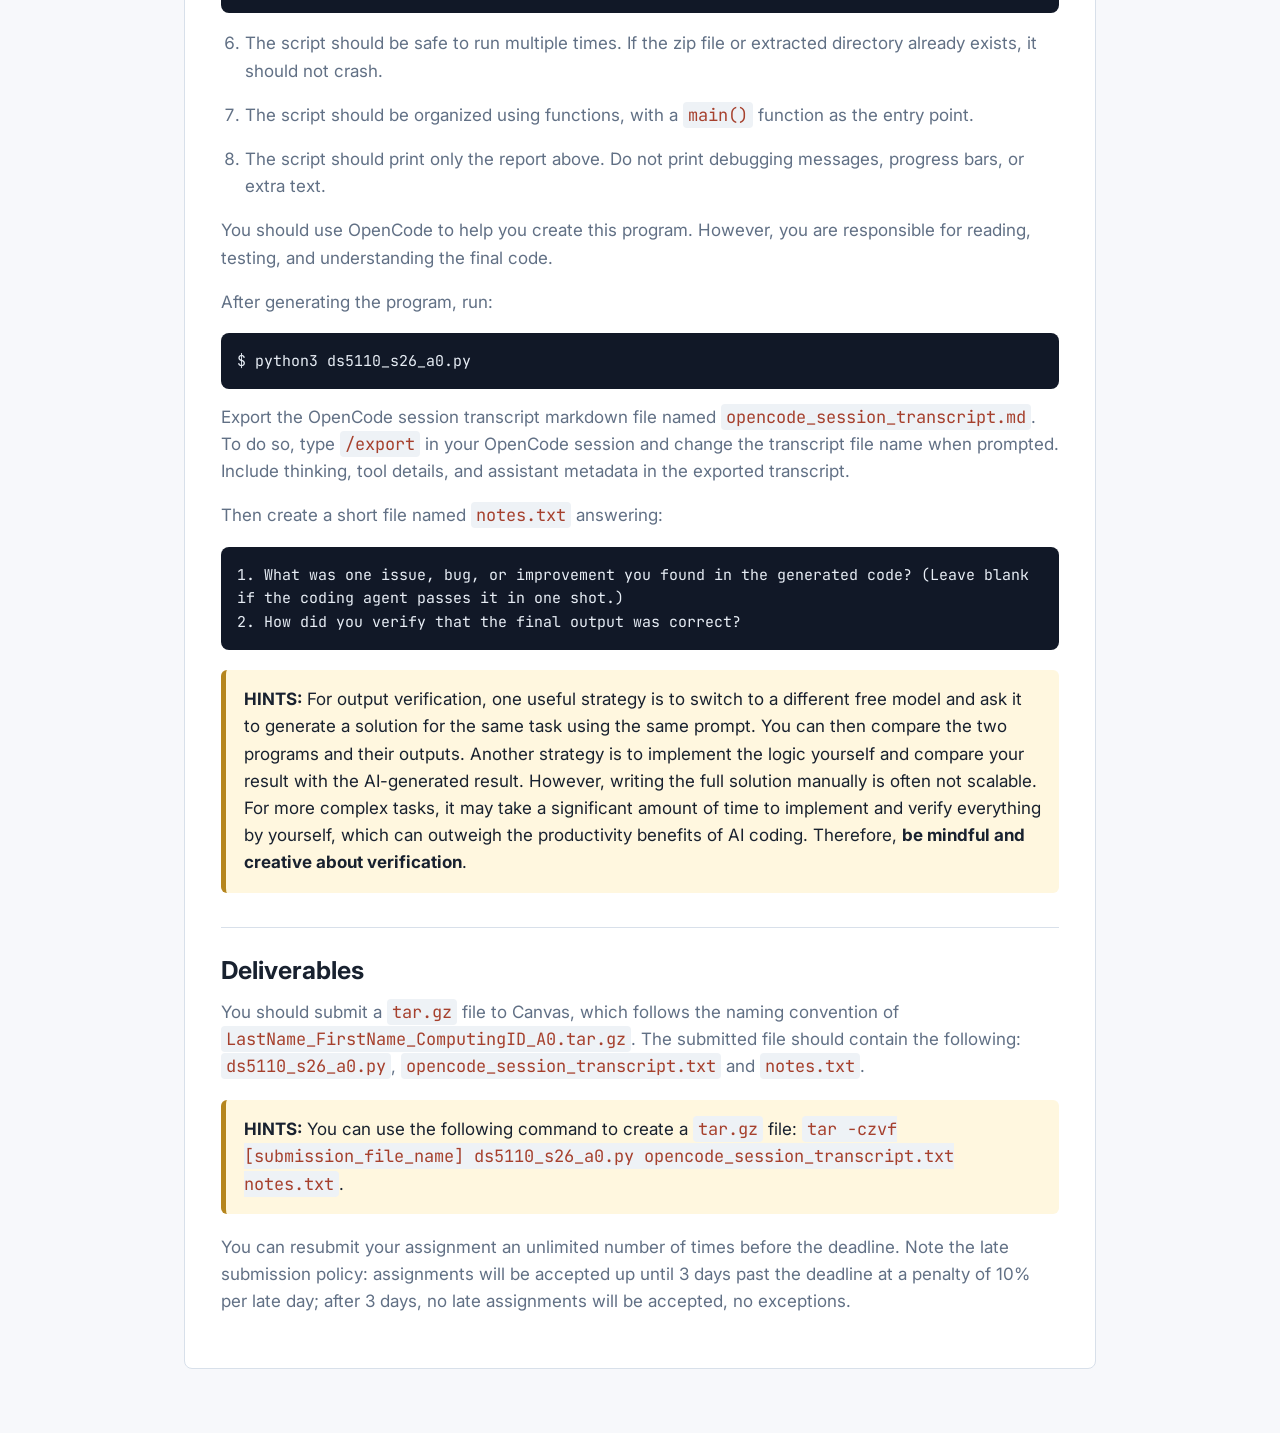
==== commit 76fa5441: "minor" ====
--- a/assignments/a0.html
+++ b/assignments/a0.html
@@ -128,7 +128,7 @@
 <pre><code class="language-sh">$ opencode</code></pre>
 <p>It will bring you to a TUI like this:</p>
 <figure><img src="../assets/images/a0/ec2_1st_time_run_opencode.png" alt="Launching OpenCode"><figcaption>Launching OpenCode</figcaption></figure>
-<p>Use <code>/</code> to open the command menu in your OpenCode session. To switch models, type <code>/models</code> and press <em>Enter</em>. By default, OpenCode provides four free models, though this may change over time. For this assignment, I recommend using MiniMax M2.5.</p>
+<p>Use <code>/</code> to open the command menu in your OpenCode session. To switch models, type <code>/models</code> and press <em>Enter</em>. By default, OpenCode provides four free models, though this may change over time. For this assignment, try MiniMax M2.5 or Qwen 3.6 Plus if both are available under the <code>free</code> category.  If one of them does not work, switch to a different free model and try different a different prompt.</p>
 <figure><img src="../assets/images/a0/ec2_opencode_switch_models.png" alt="Switching Models"><figcaption>Switching Models</figcaption></figure>
 <p>For other non-free models, you need either a paid API key from a certain API provider such as <a href="https://openrouter.ai/" target="_blank" rel="noreferrer">OpenRouter</a> an activechatbot subscription, ChatGPT Plus/Pro.</p>
 </section>
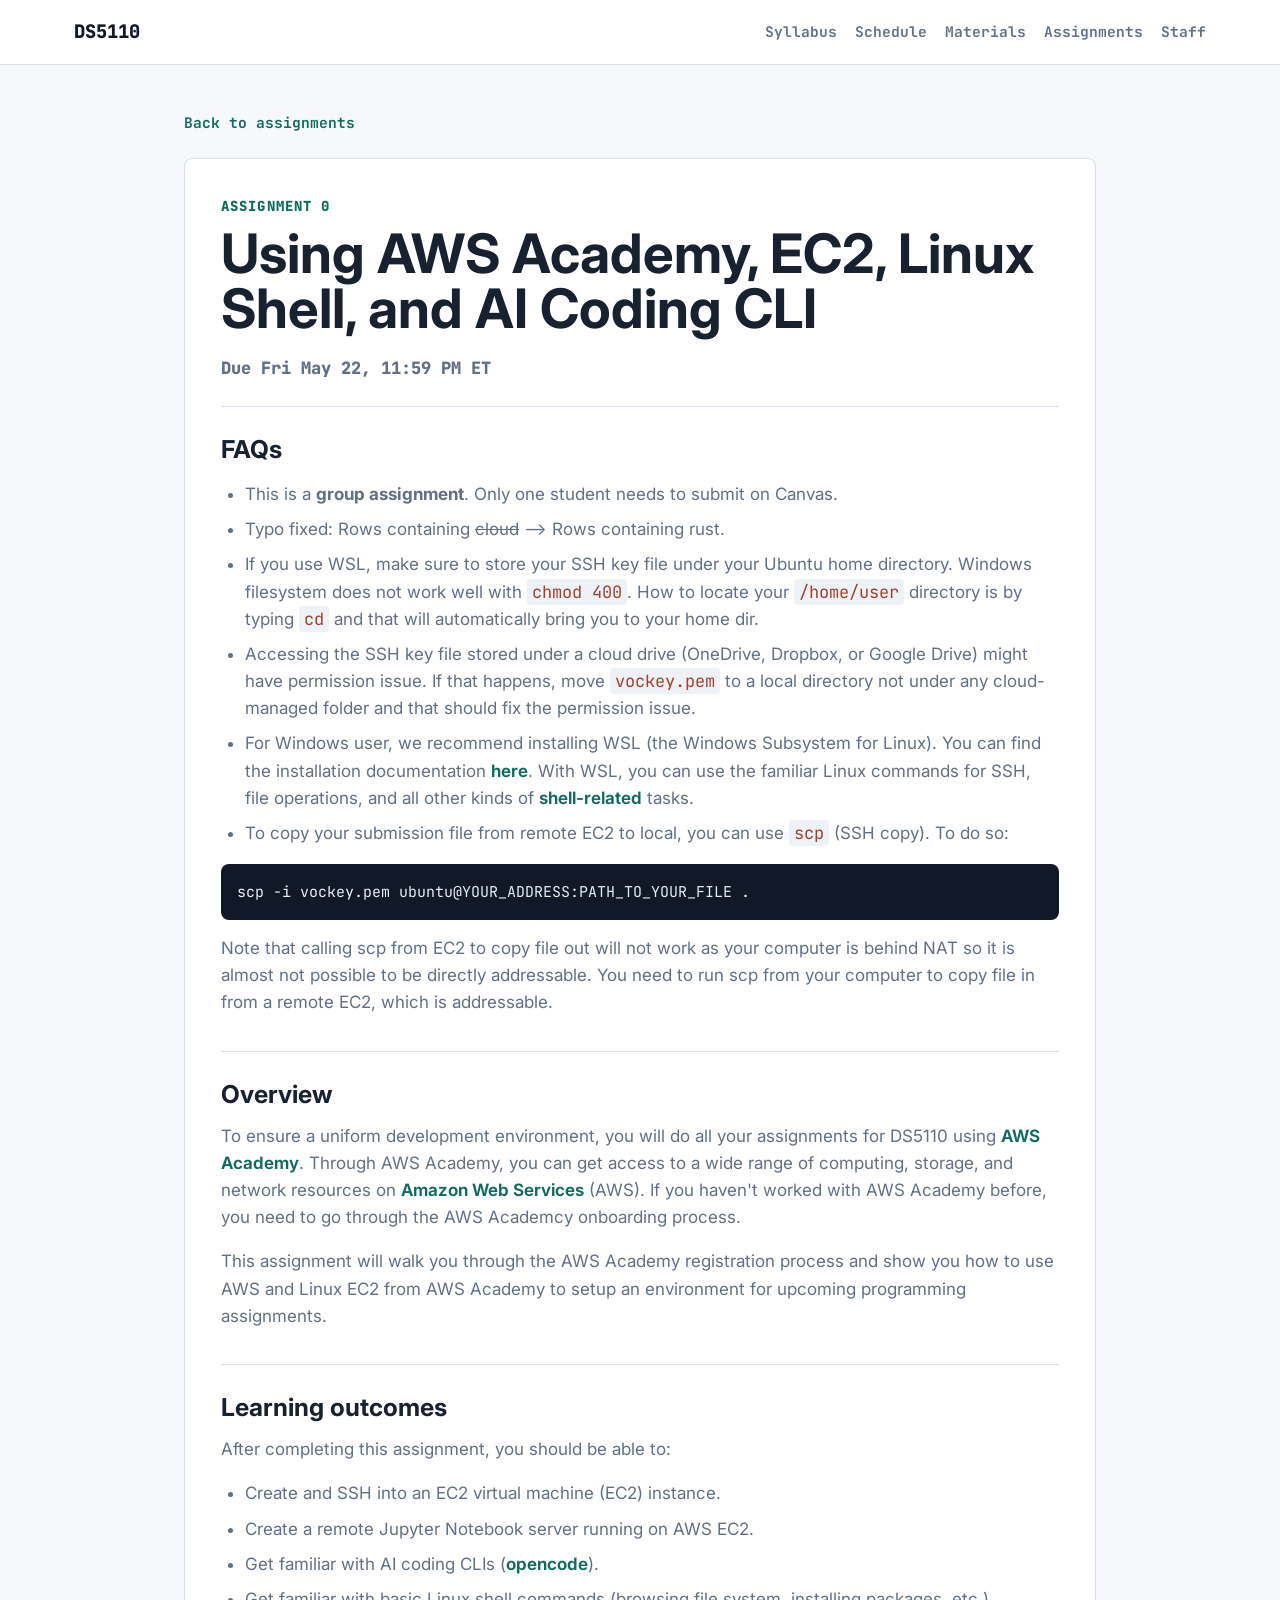
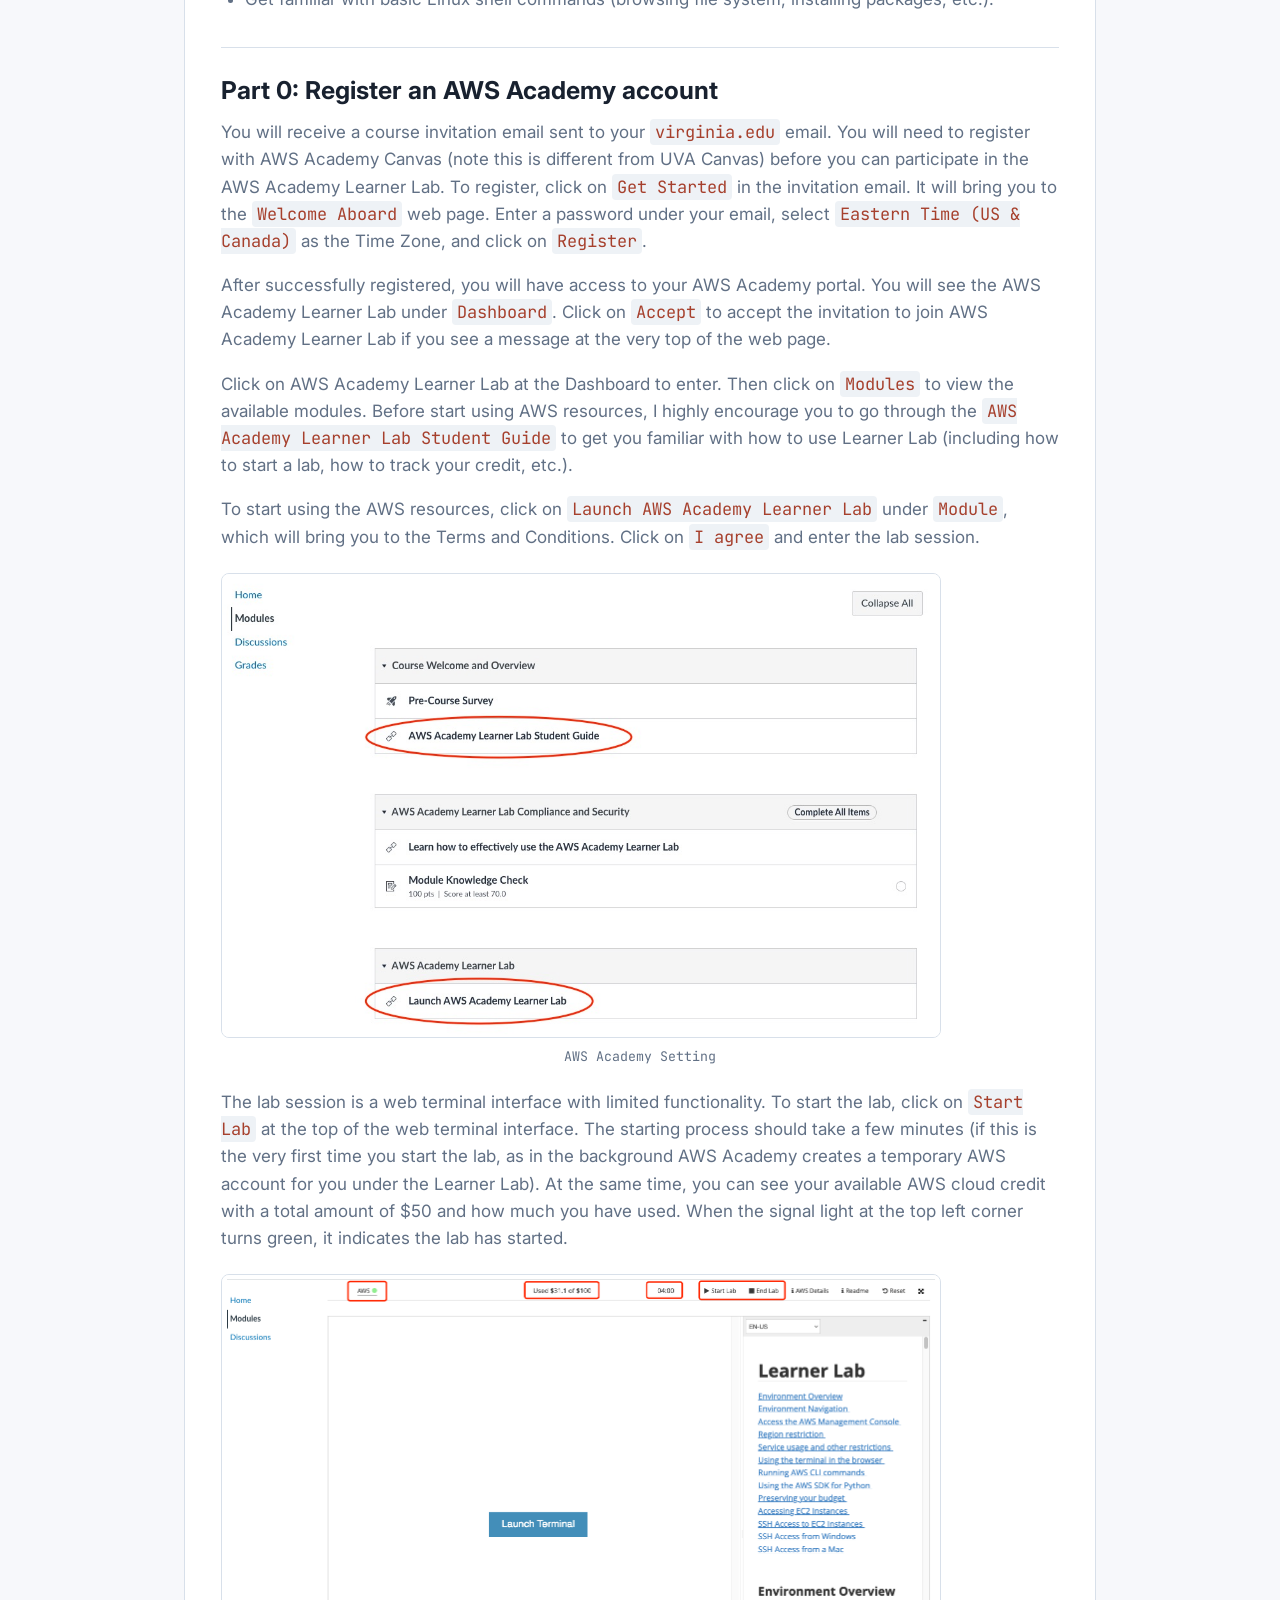
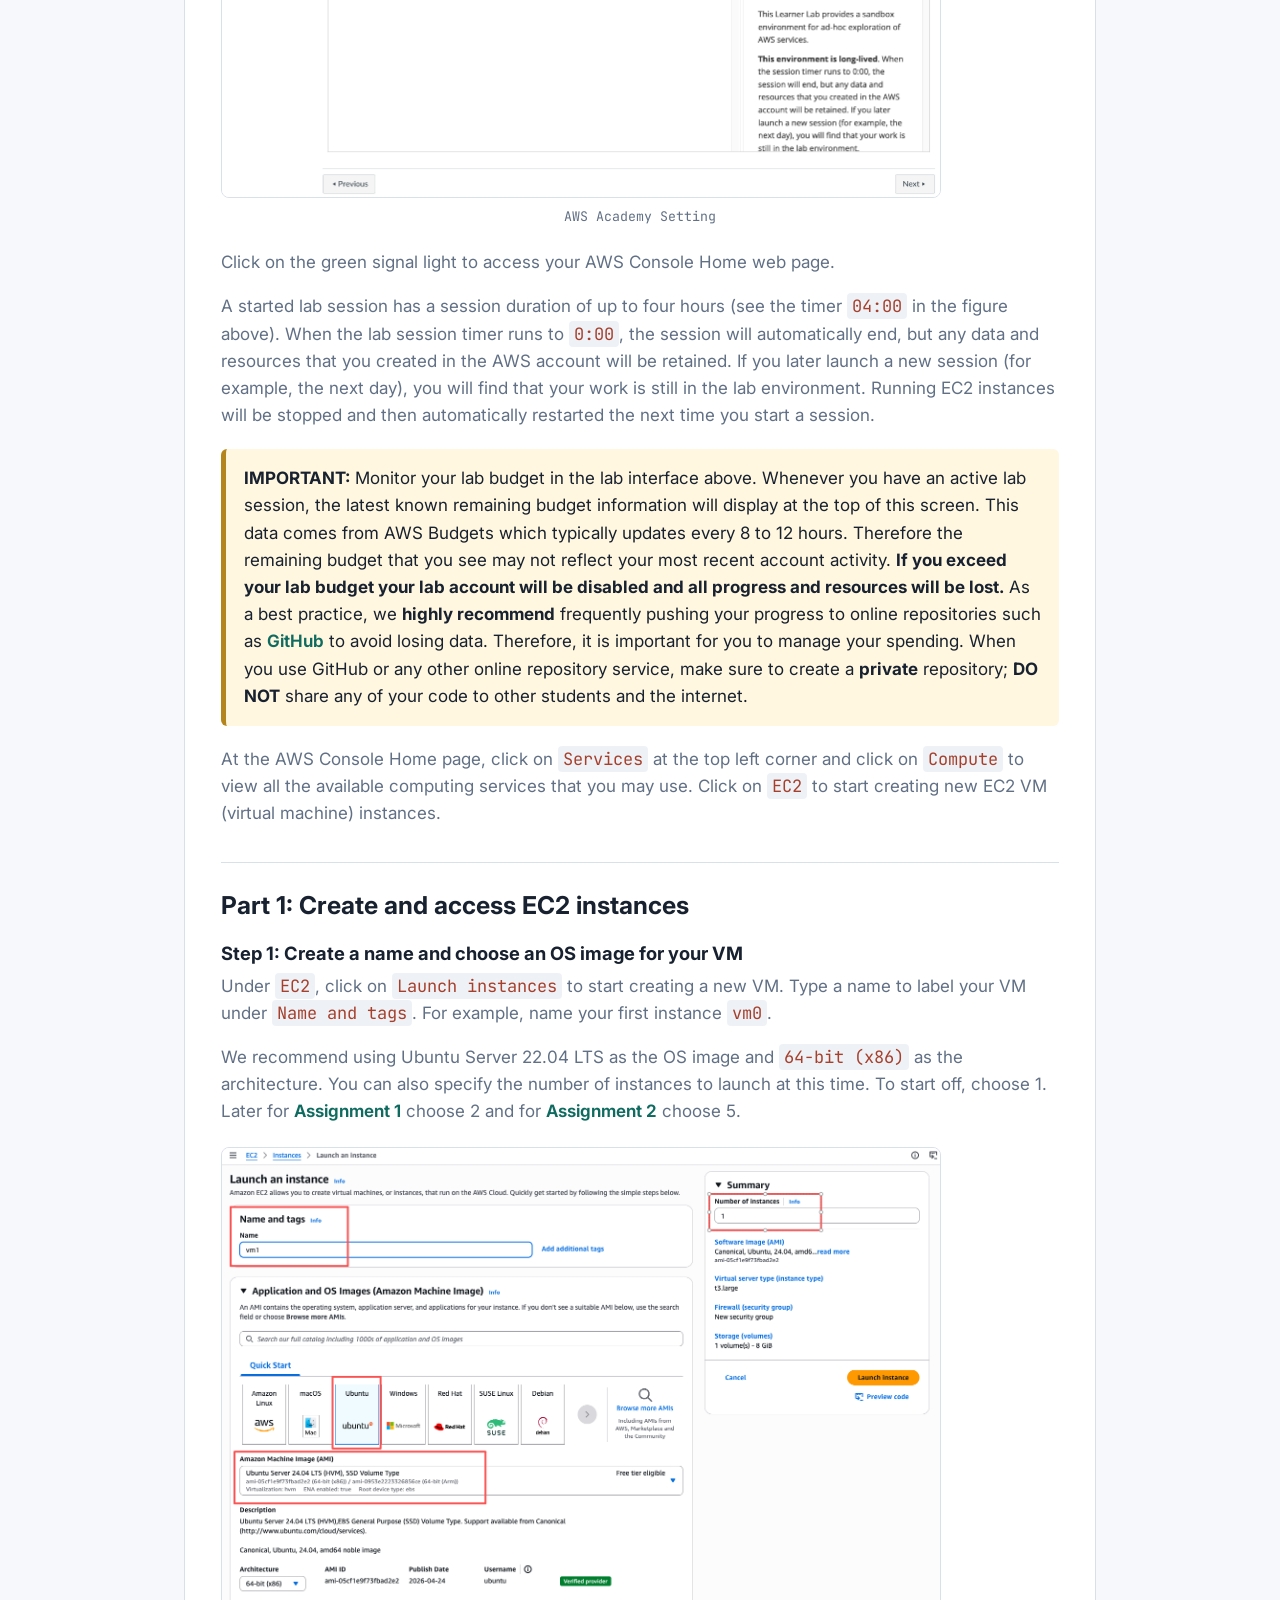
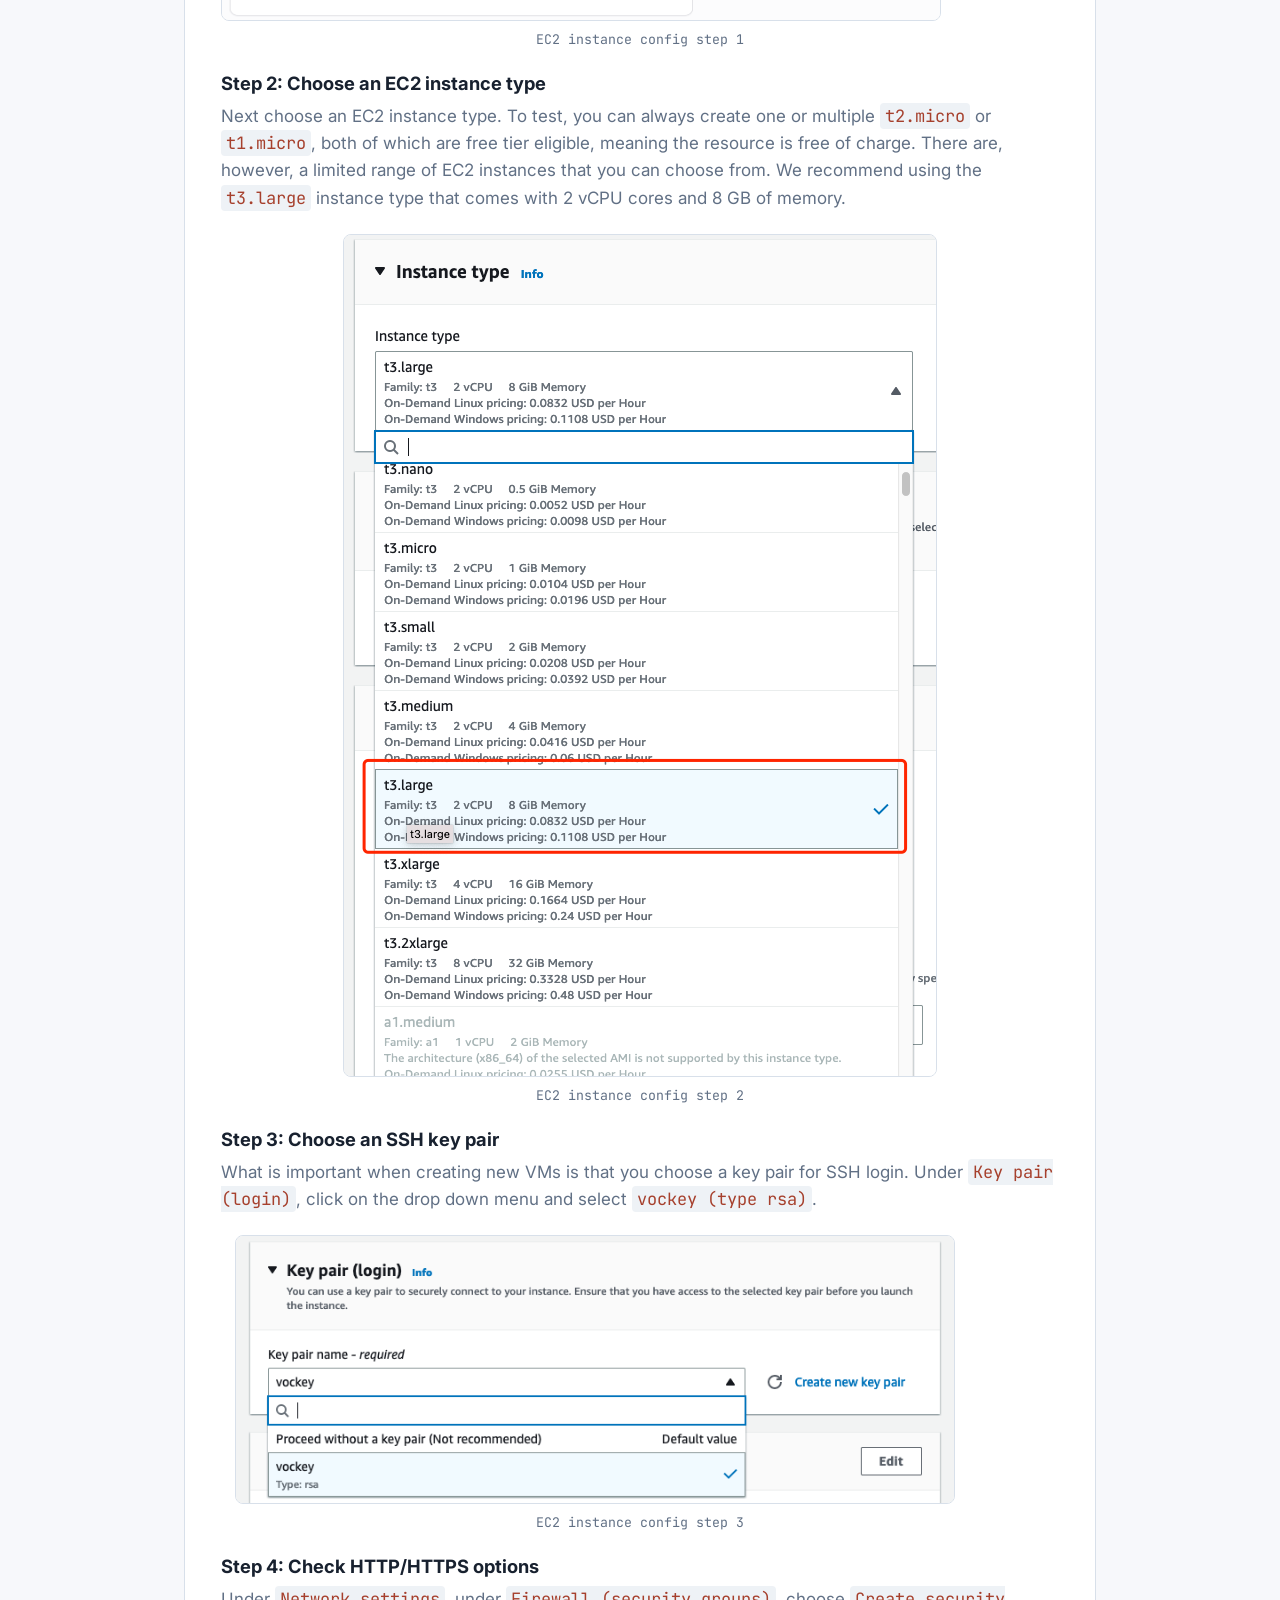
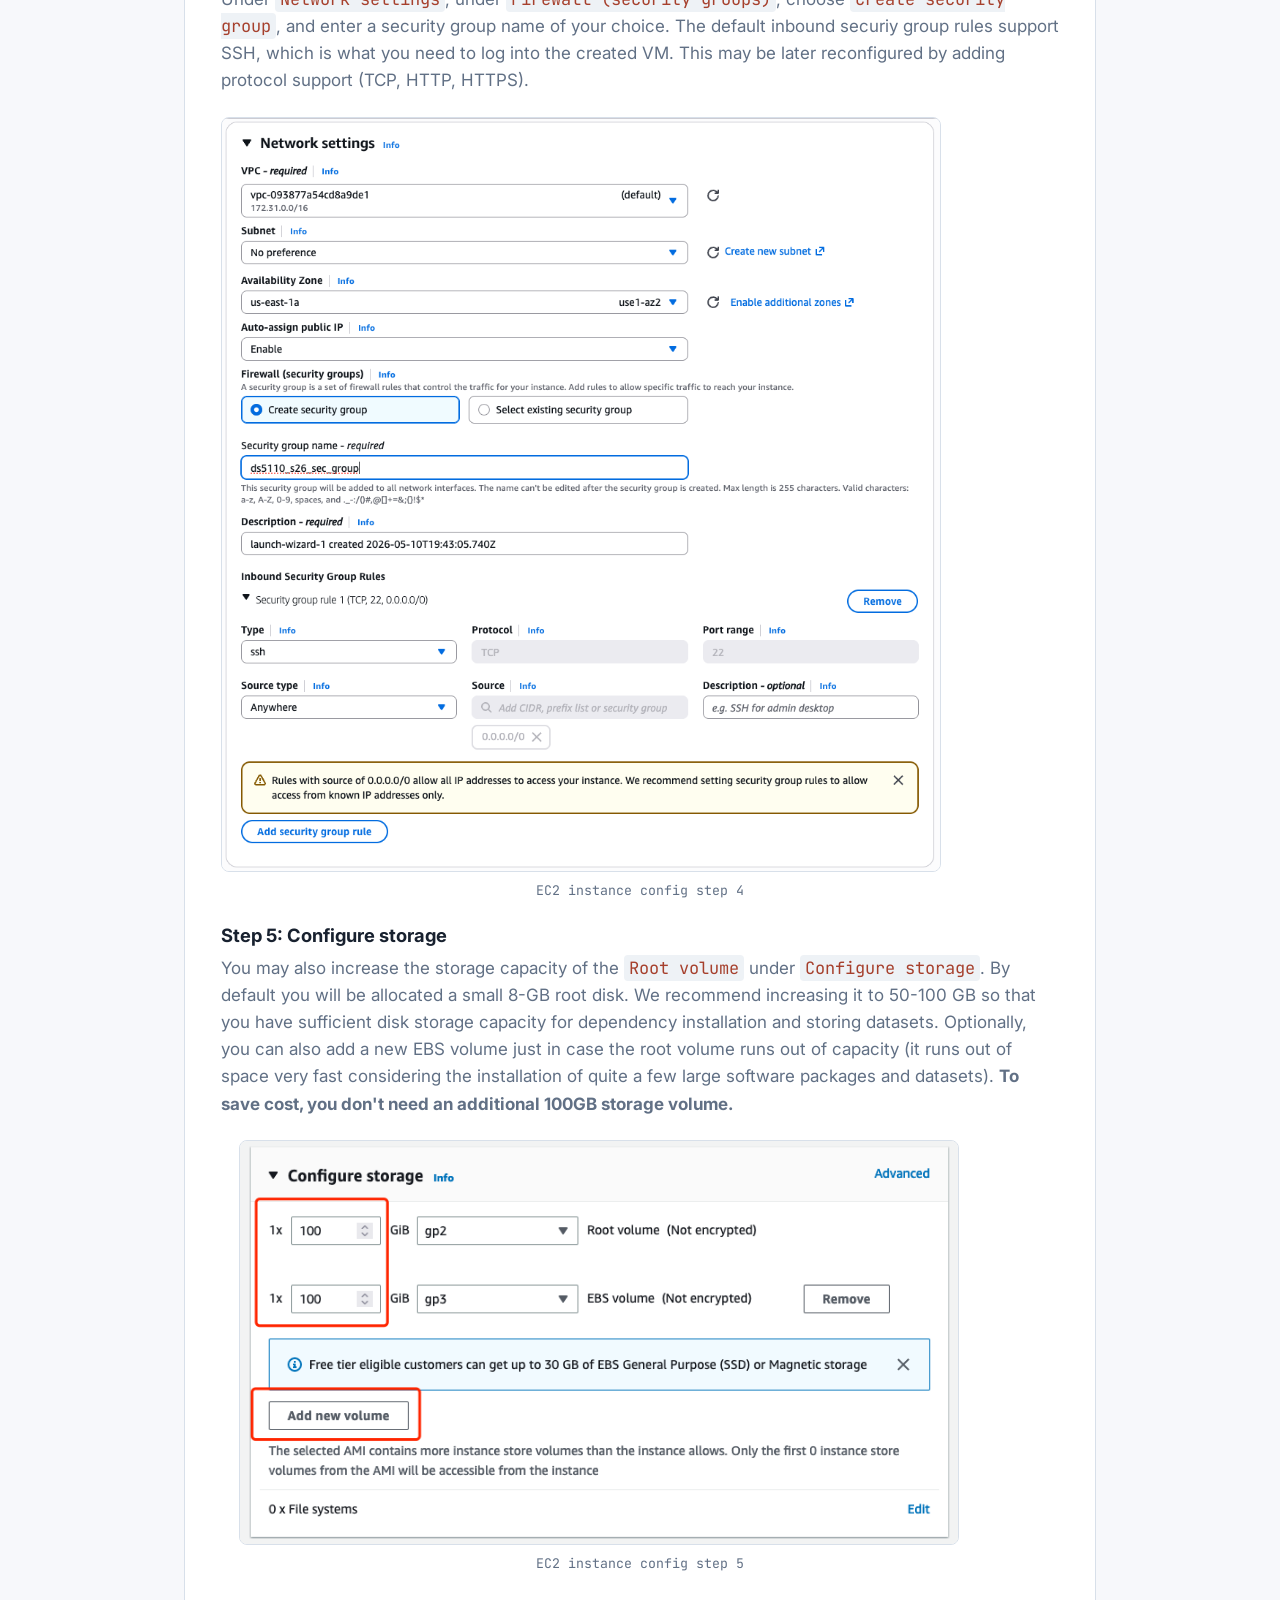
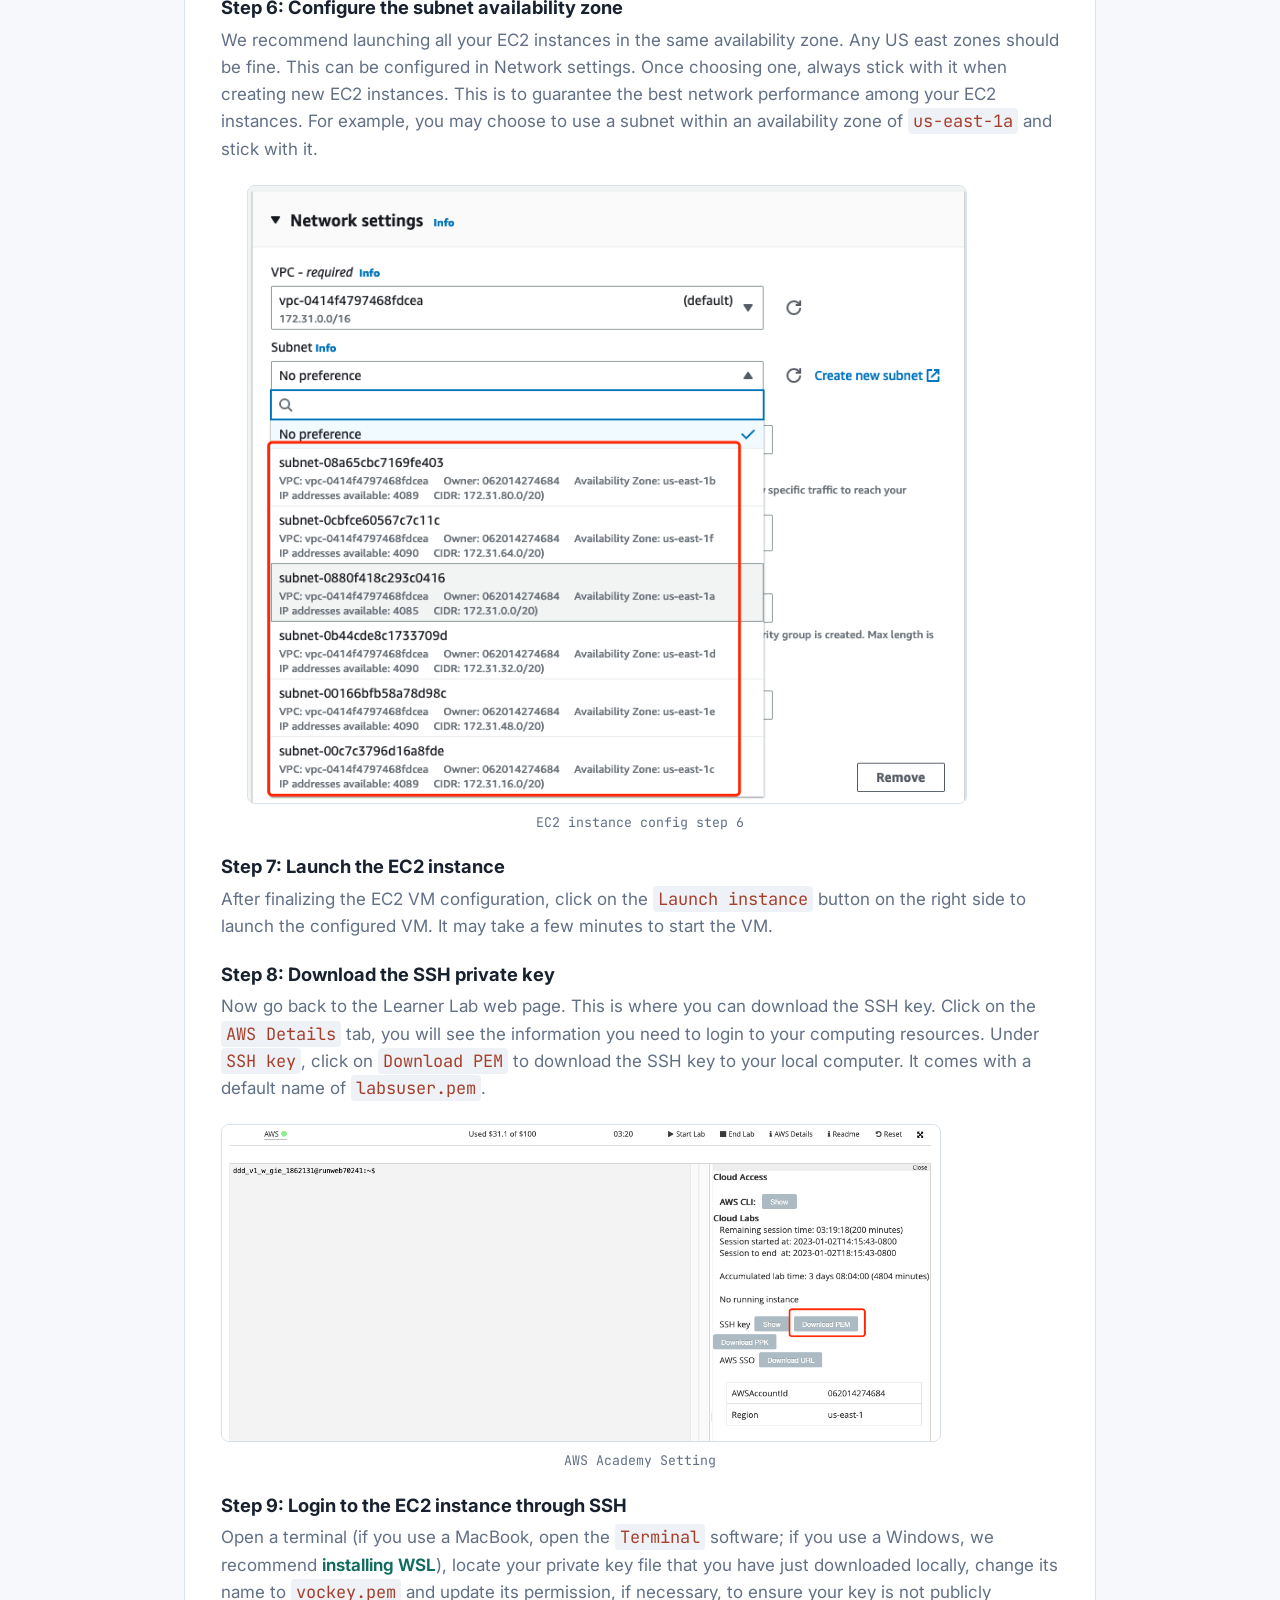
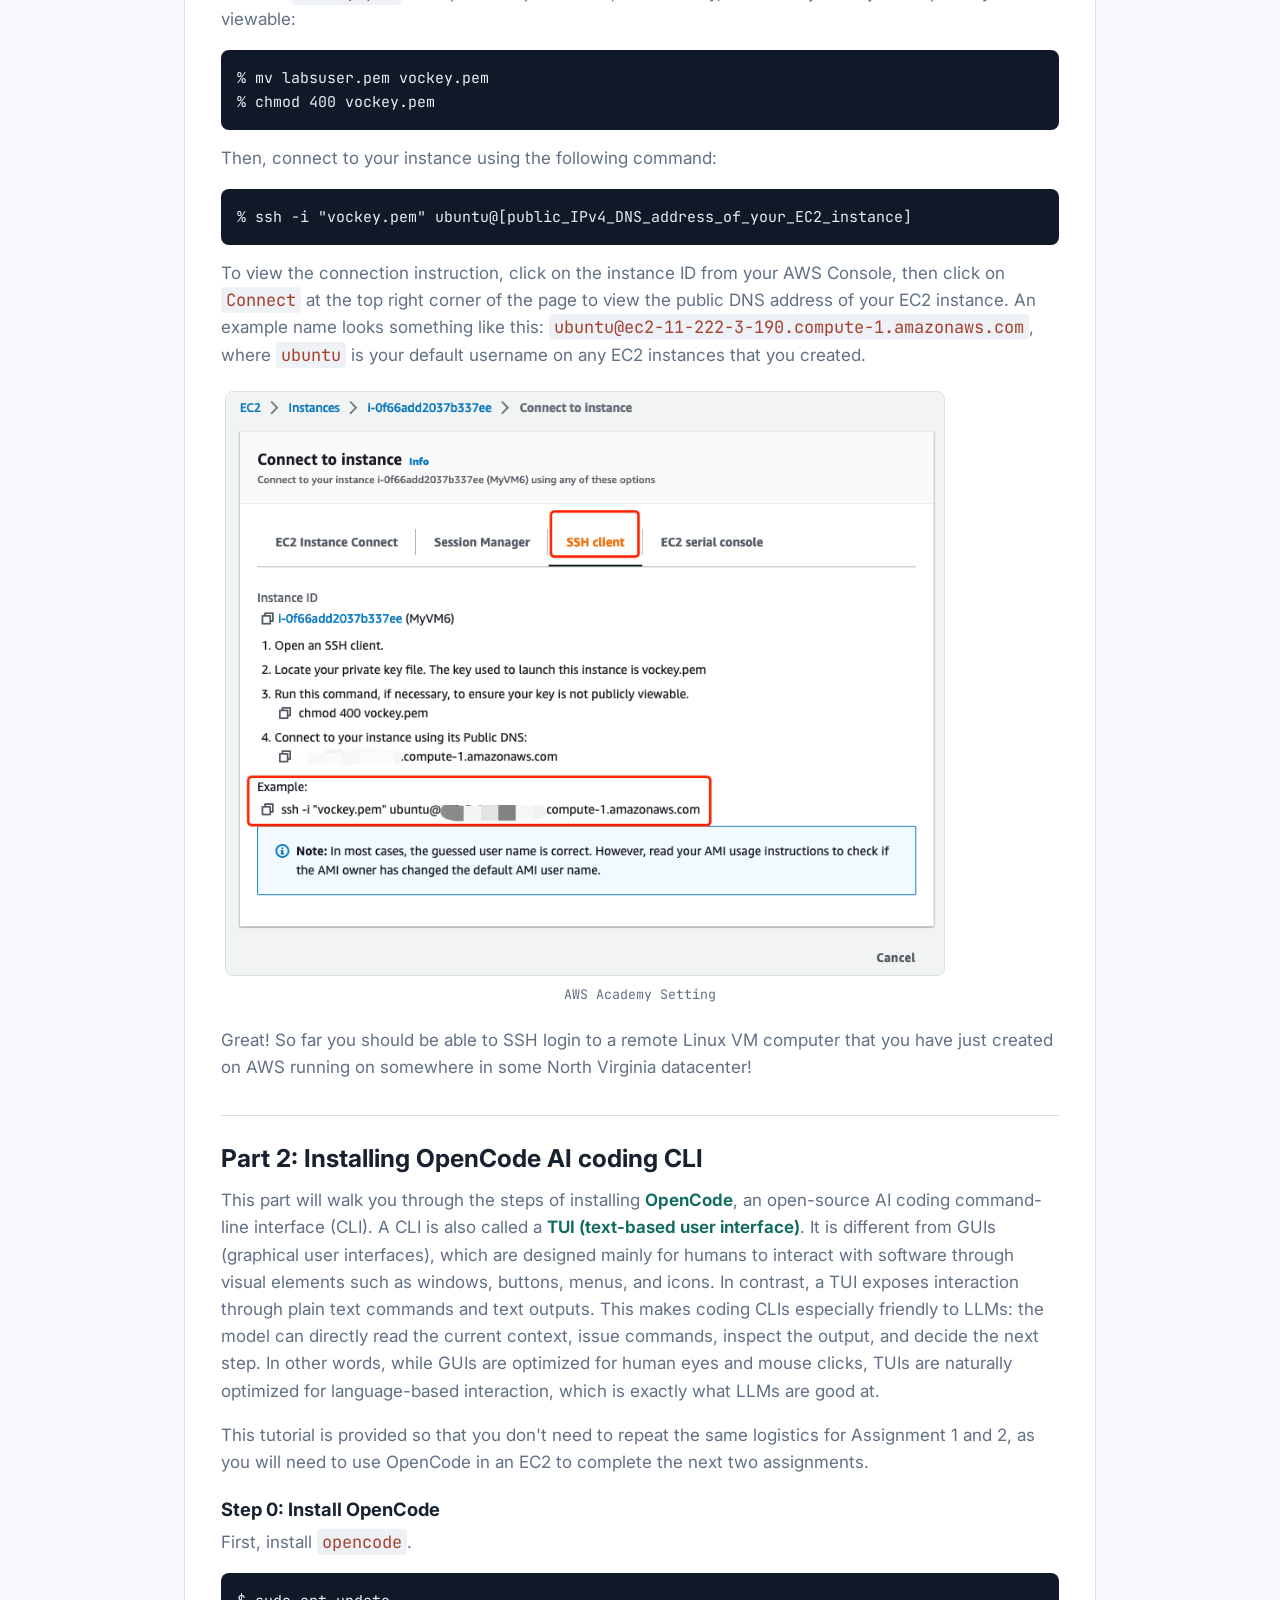
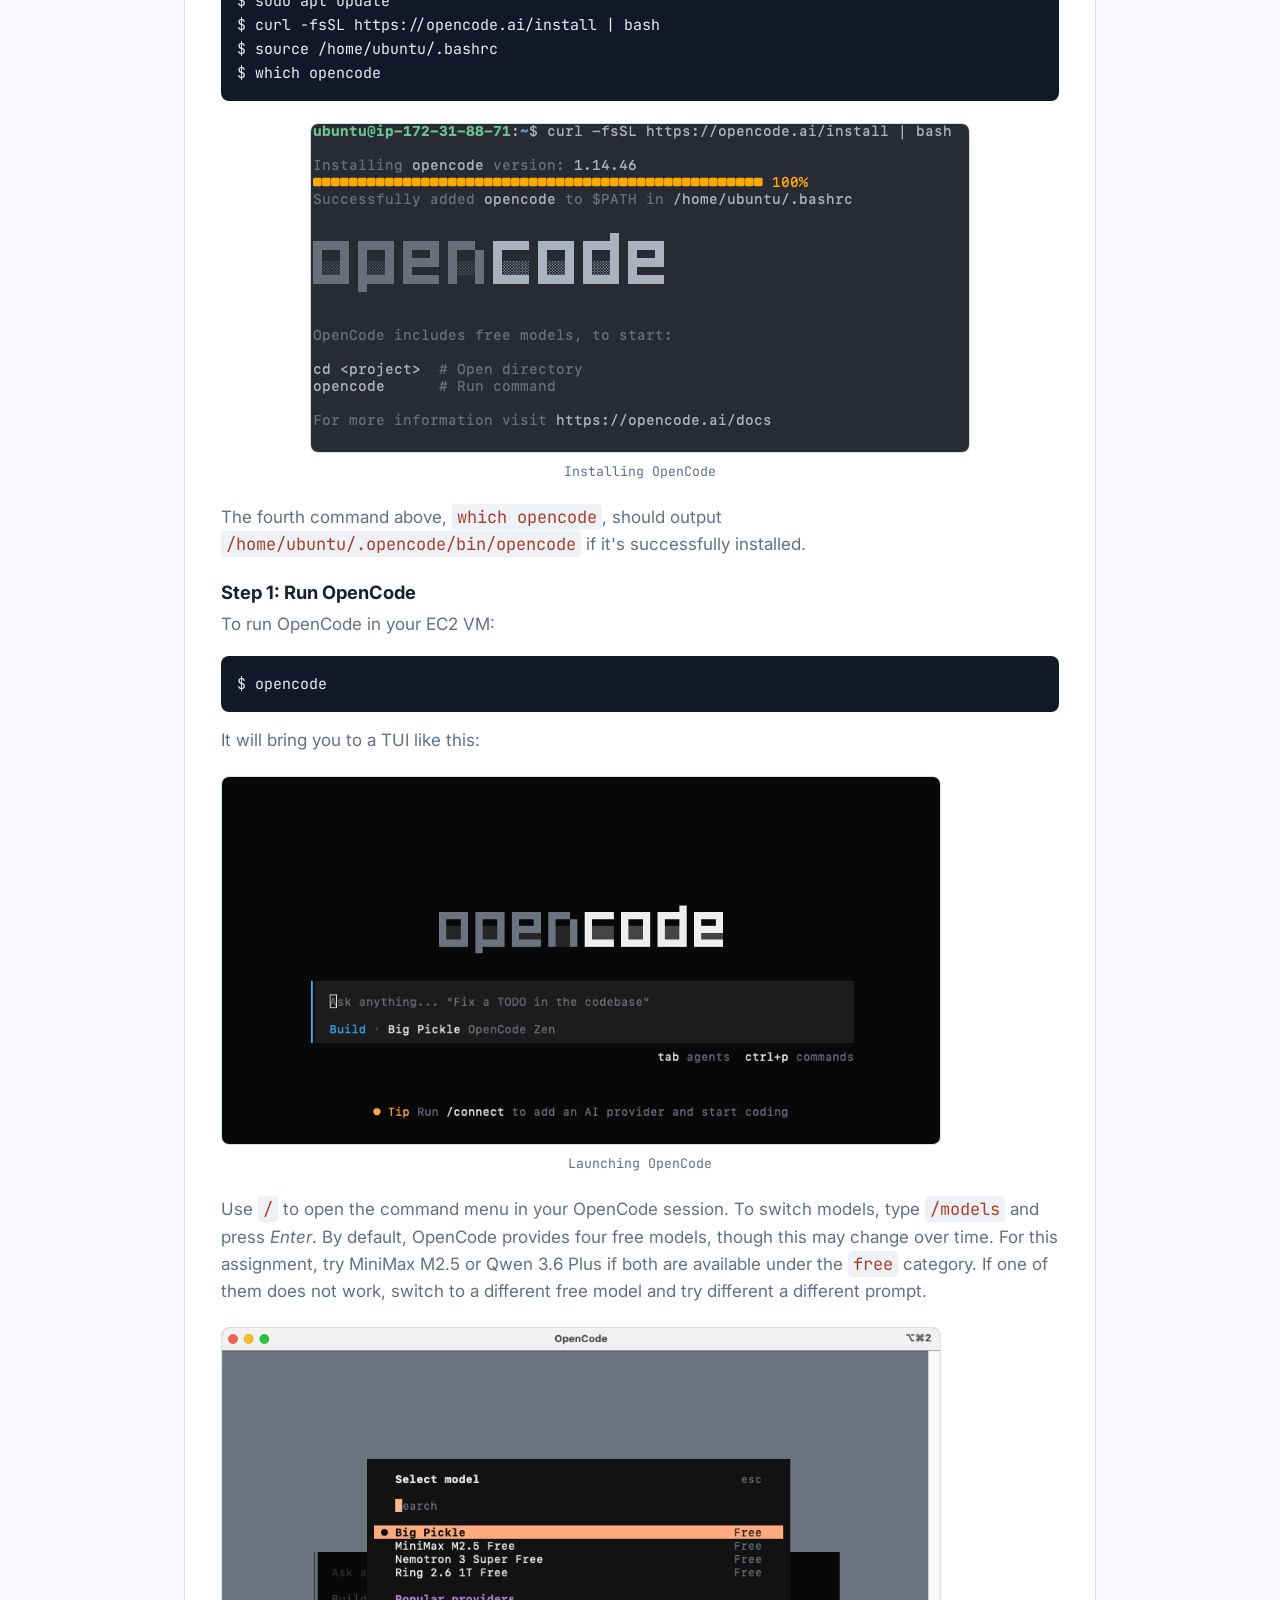
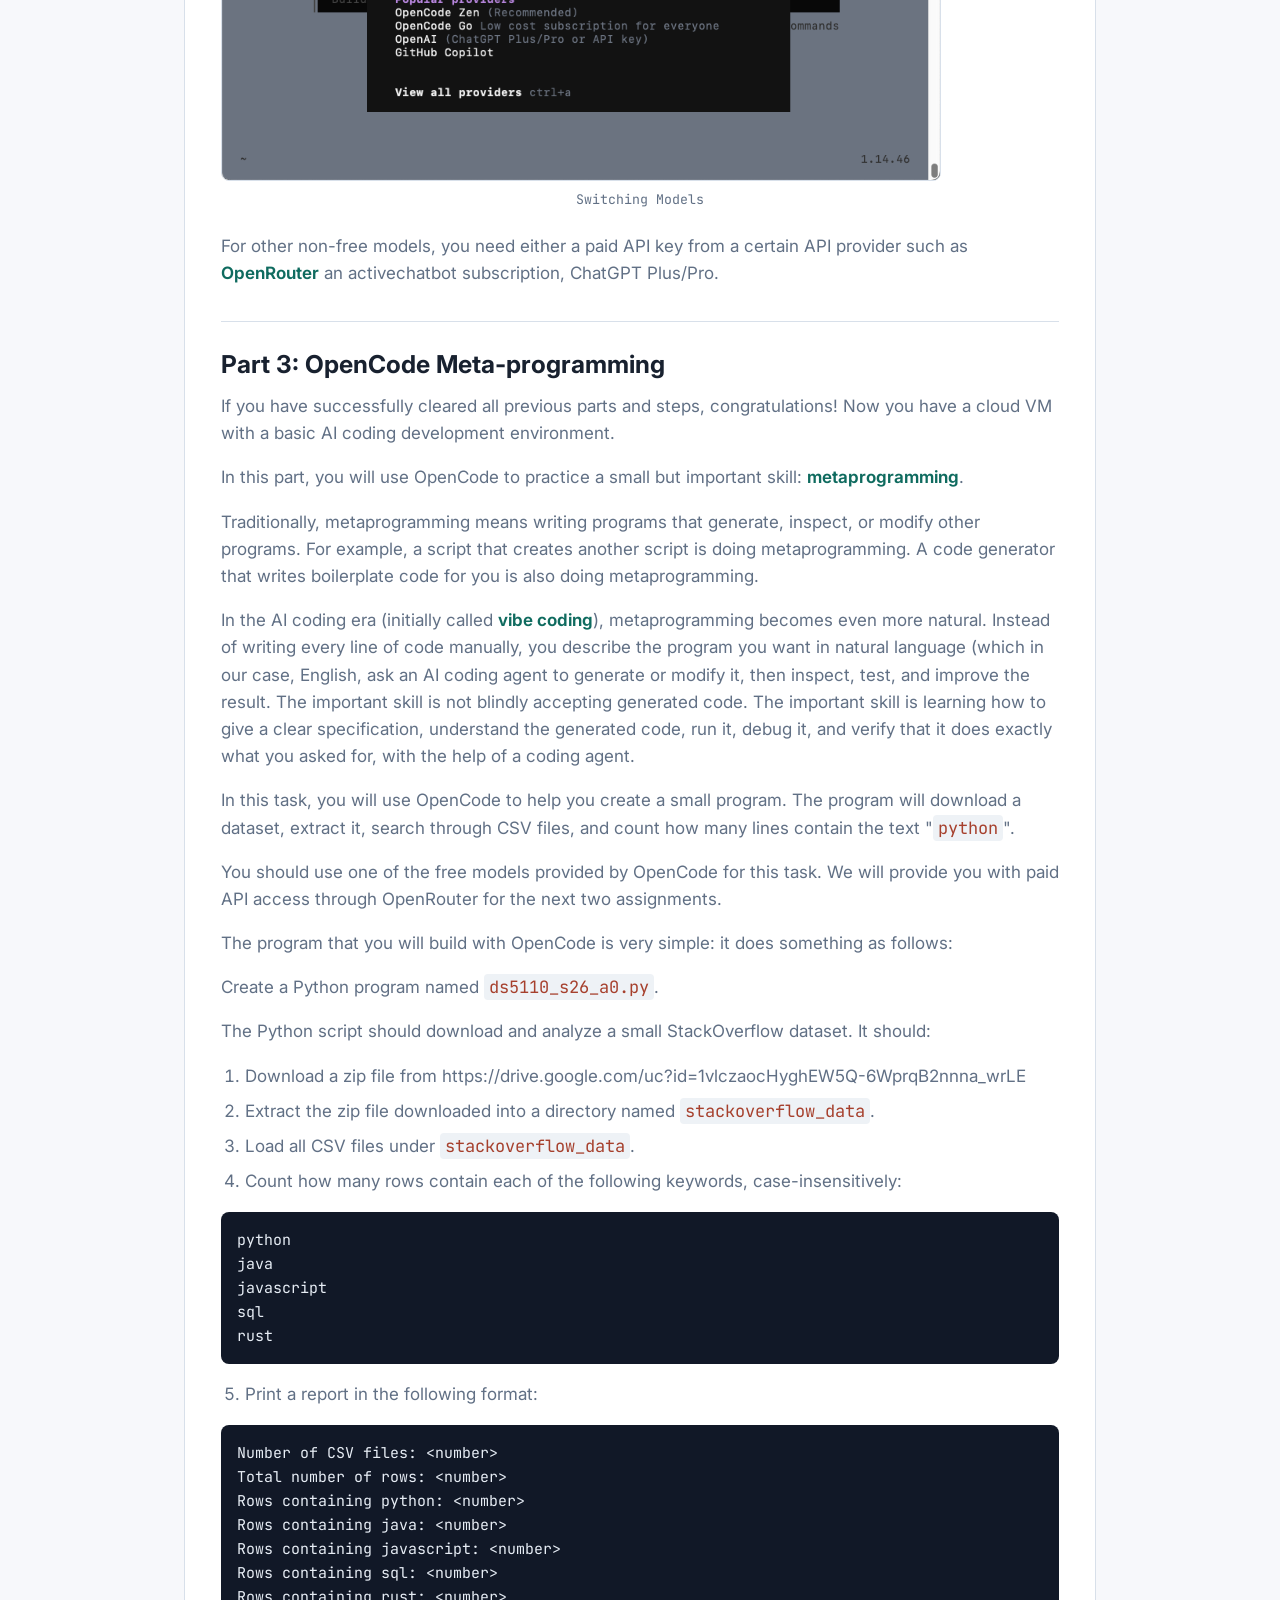
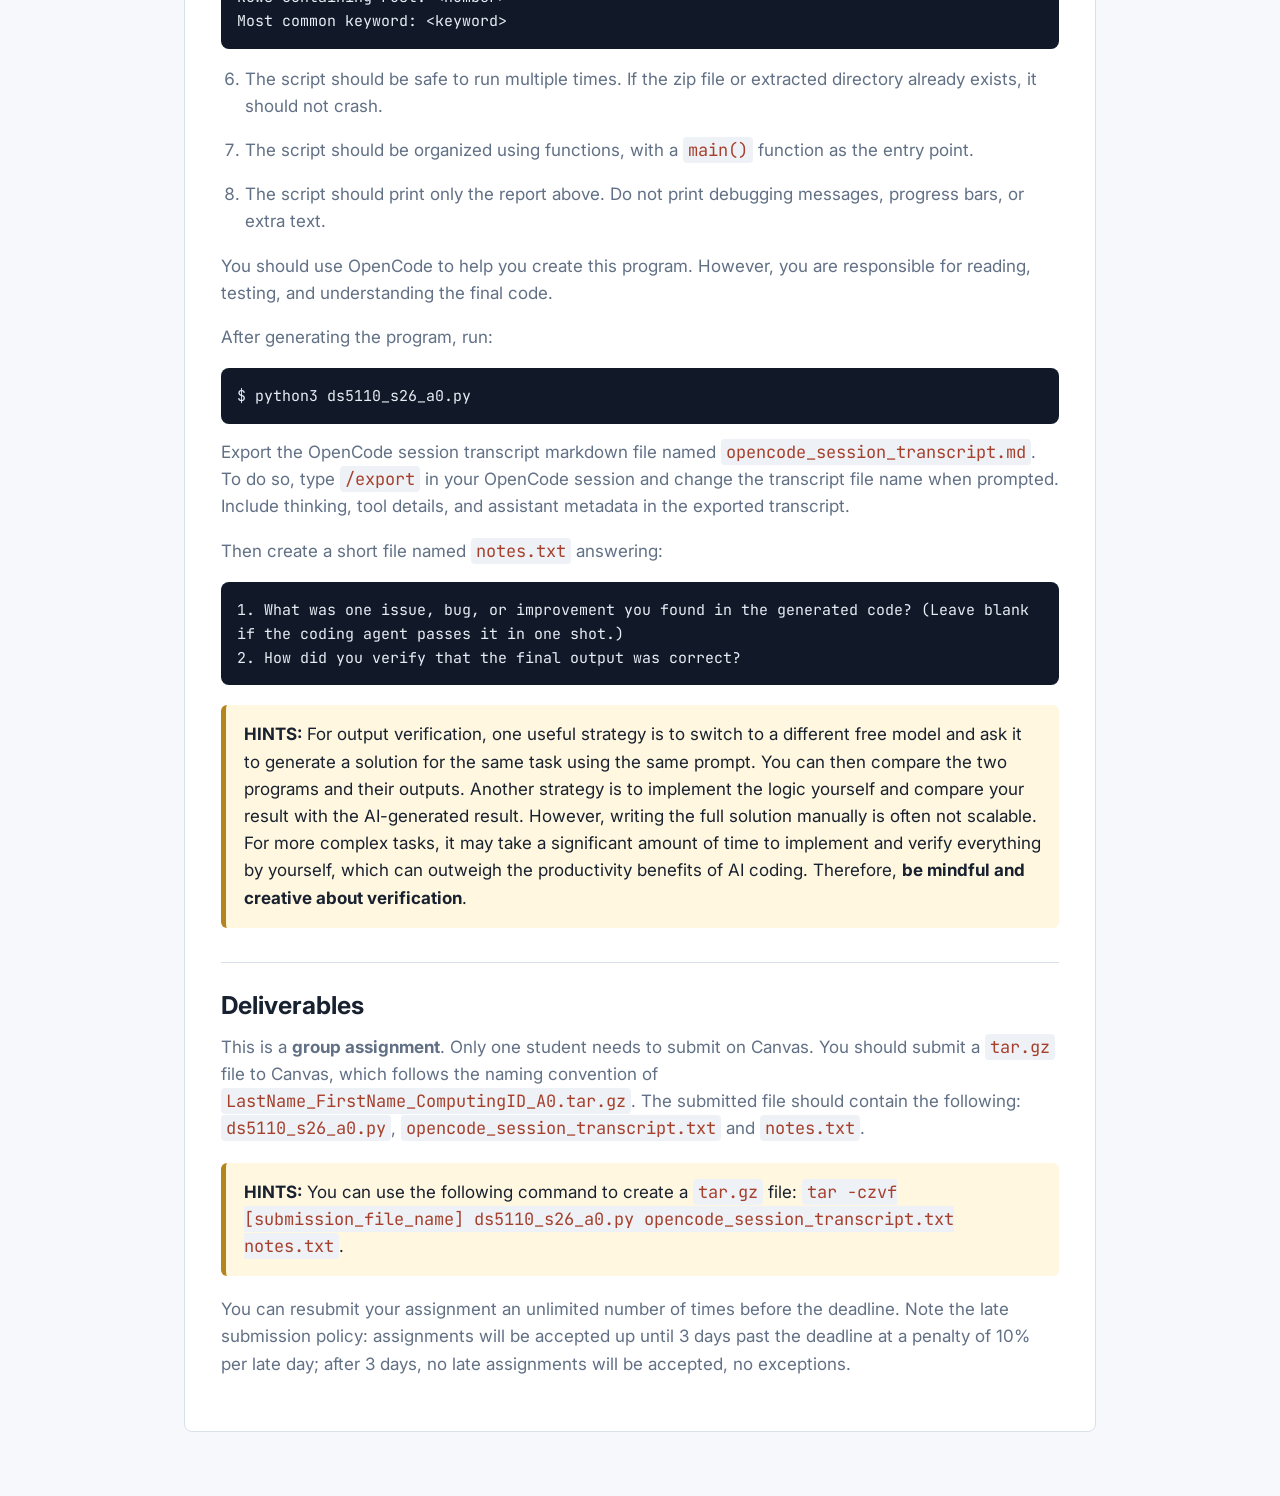
==== commit 4f22b45f: "a0" ====
--- a/assignments/a0.html
+++ b/assignments/a0.html
@@ -37,6 +37,7 @@
 <section>
 <h2>FAQs</h2>
 <ul>
+<li>This is a <strong>group assignment</strong>. Only one student needs to submit on Canvas.</li>
 <li>Typo fixed: Rows containing <del>cloud</del> --&gt; Rows containing rust.</li>
 <li>If you use WSL, make sure to store your SSH key file under your Ubuntu home directory. Windows filesystem does not work well with <code>chmod 400</code>. How to locate your <code>/home/user</code> directory is by typing <code>cd</code> and that will automatically bring you to your home dir.</li>
 <li>Accessing the SSH key file stored under a cloud drive (OneDrive, Dropbox, or Google Drive) might have permission issue. If that happens, move <code>vockey.pem</code> to a local directory not under any cloud-managed folder and that should fix the permission issue.</li>
@@ -185,7 +186,7 @@
 </section>
 <section>
 <h2>Deliverables</h2>
-<p>You should submit a <code>tar.gz</code> file to Canvas, which follows the naming convention of <code>LastName_FirstName_ComputingID_A0.tar.gz</code>. The submitted file should contain the following: <code>ds5110_s26_a0.py</code>, <code>opencode_session_transcript.txt</code> and <code>notes.txt</code>.</p>
+<p>This is a <strong>group assignment</strong>. Only one student needs to submit on Canvas. You should submit a <code>tar.gz</code> file to Canvas, which follows the naming convention of <code>LastName_FirstName_ComputingID_A0.tar.gz</code>. The submitted file should contain the following: <code>ds5110_s26_a0.py</code>, <code>opencode_session_transcript.txt</code> and <code>notes.txt</code>.</p>
 <div class="assignment-callout"><strong>HINTS:</strong> You can use the following command to create a <code>tar.gz</code> file: <code>tar -czvf [submission_file_name] ds5110_s26_a0.py opencode_session_transcript.txt notes.txt</code>.</div>
 <p>You can resubmit your assignment an unlimited number of times before the deadline. Note the late submission policy: assignments will be accepted up until 3 days past the deadline at a penalty of 10% per late day; after 3 days, no late assignments will be accepted, no exceptions.</p>
 </section>
